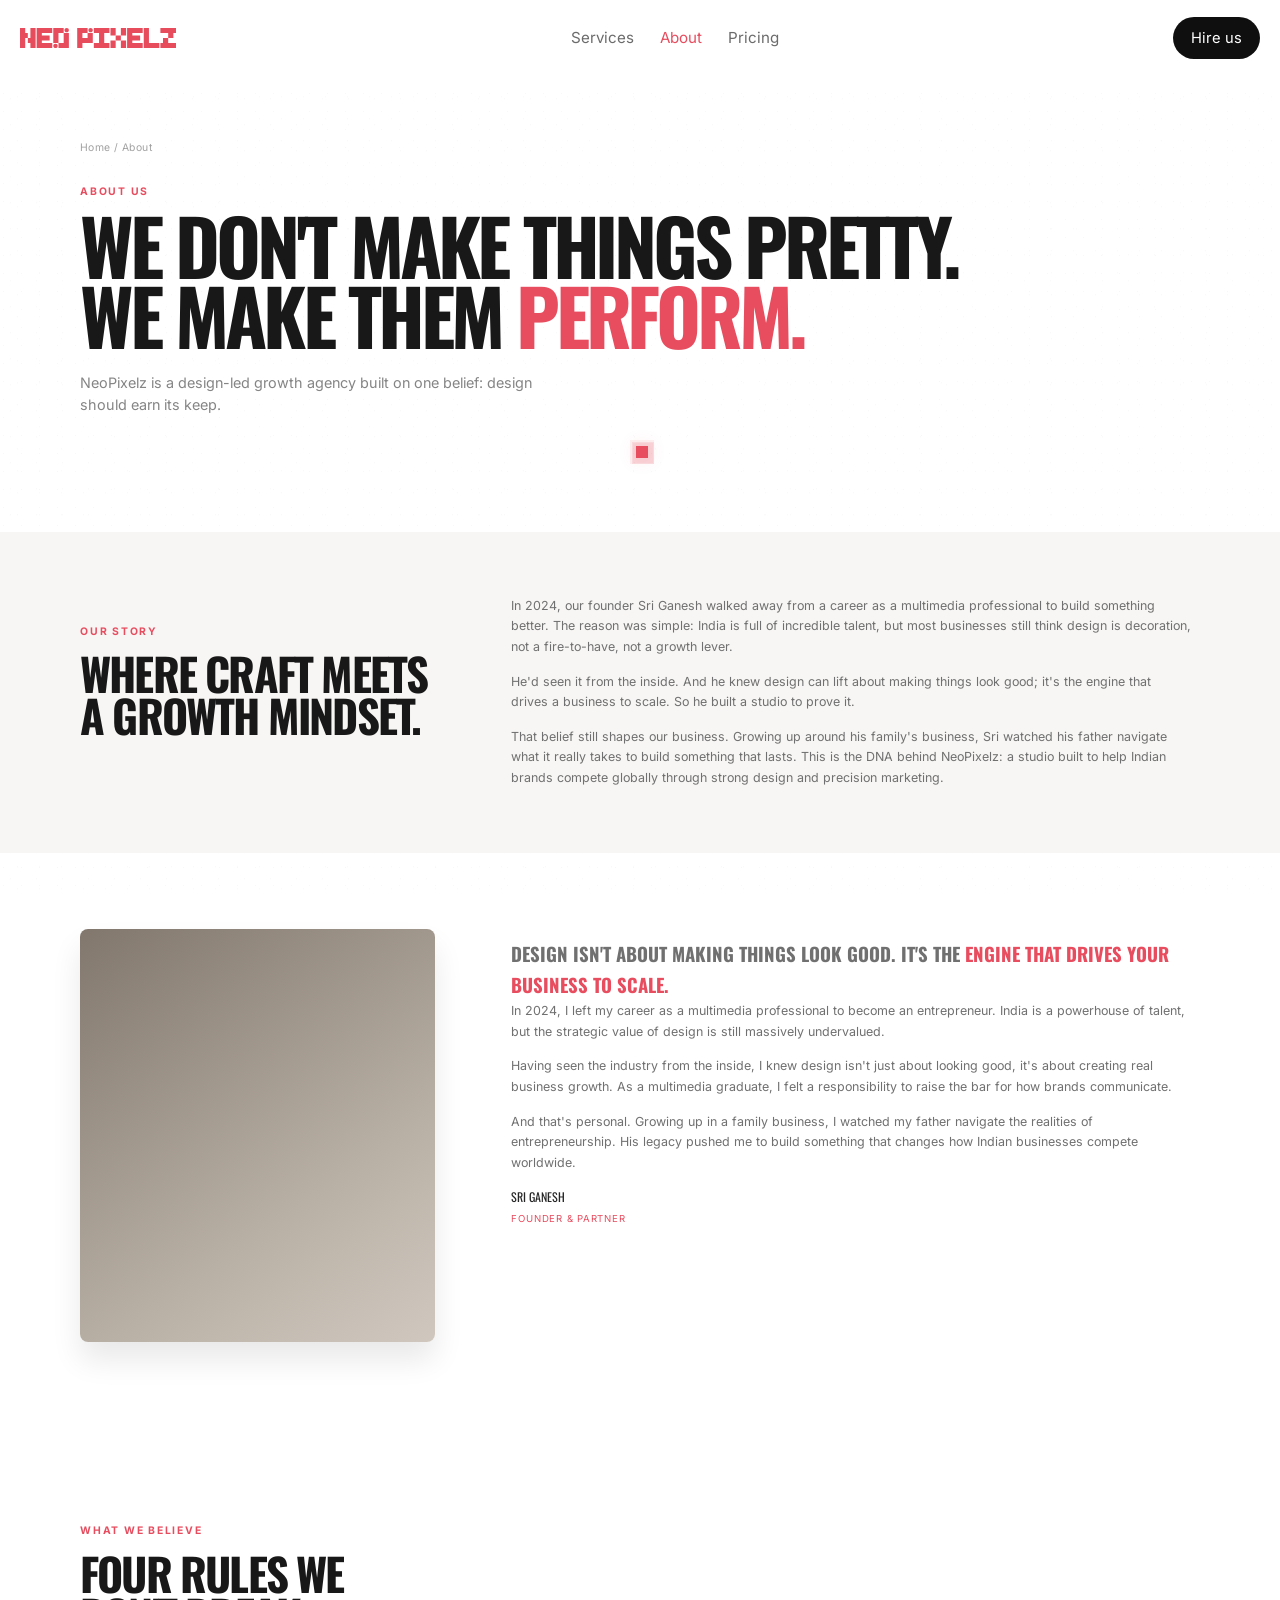
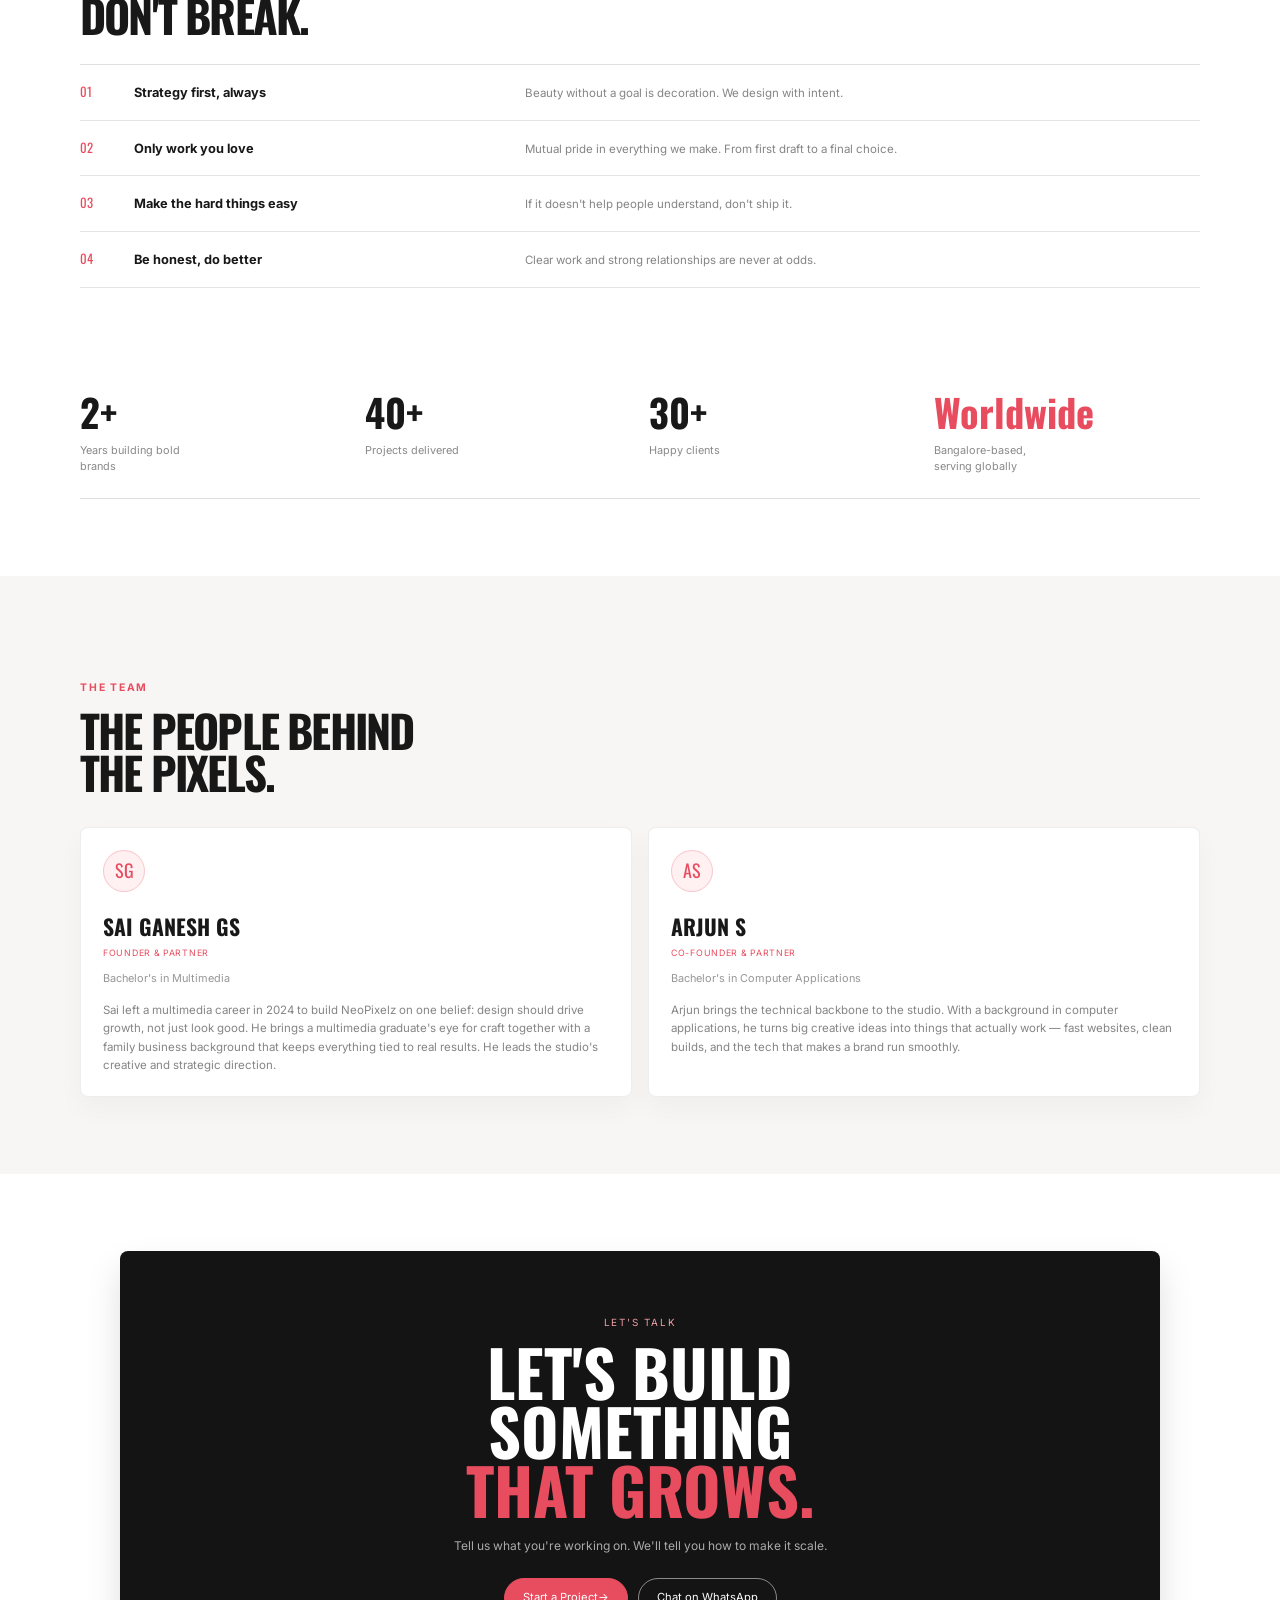
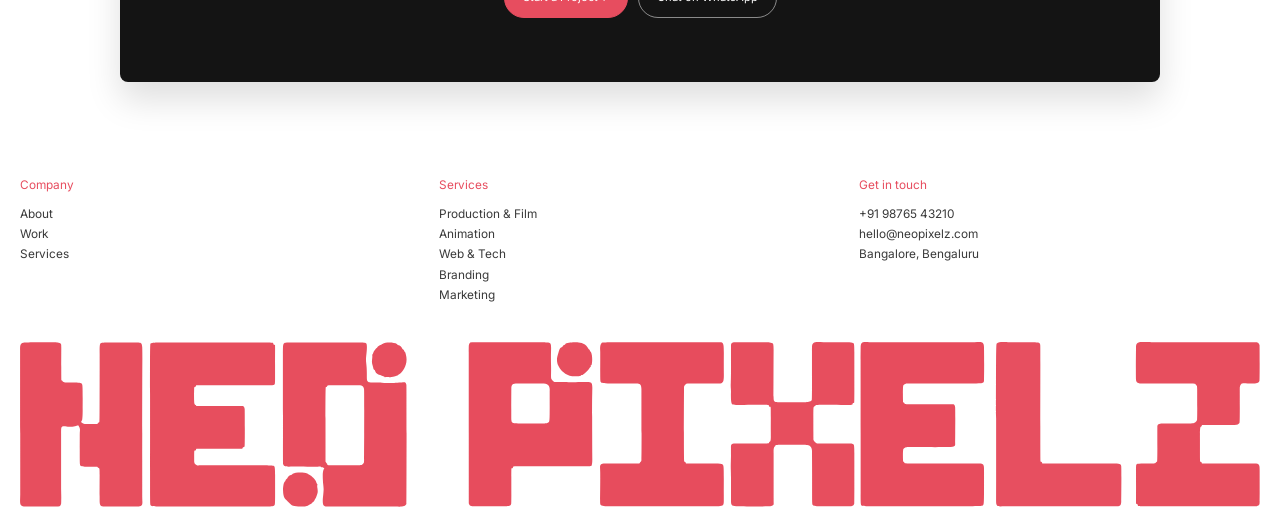
==== about.html @ ca66da3a "Fix: upload new files" ====
<!DOCTYPE html>
<html lang="en">
<head>
  <meta charset="UTF-8" />
  <meta name="viewport" content="width=device-width, initial-scale=1.0" />
  <meta name="description" content="Learn about Neo Pixelz, a design-led growth agency building bold brands." />
  <title>About | Neo Pixelz</title>
  <link rel="preconnect" href="https://fonts.googleapis.com" />
  <link rel="preconnect" href="https://fonts.gstatic.com" crossorigin />
  <link href="https://fonts.googleapis.com/css2?family=Inter:wght@400;500;600;700;800;900&family=Oswald:wght@500;600;700&display=swap" rel="stylesheet" />
  <link rel="stylesheet" href="./style.css" />
</head>
<body class="about-page">
  <div class="pixel-cursor" aria-hidden="true"></div>
  <div class="pixel-cursor-dot" aria-hidden="true"></div>
  <div class="cursor-follow-circle" aria-hidden="true"></div>
  <div class="splash-screen" aria-hidden="true">
    <div class="splash-inner">
      <span class="splash-mini">Creative Studio</span>
      <h1 class="splash-wordmark"><span>N</span><span>e</span><span>o</span><span>&nbsp;</span><span>P</span><span>i</span><span>x</span><span>e</span><span>l</span><span>z</span></h1>
      <span class="splash-underline" aria-hidden="true"></span>
    </div>
  </div>

  <a class="skip-link" href="#main">Skip to content</a>
  <header class="site-header">
    <div class="container nav-wrap">
      <a href="./index.html" class="brand" aria-label="Neo Pixelz home"><img src="assets/Logo-H.svg" alt="Neo Pixelz logo" width="117" height="37" /></a>
      <nav class="site-nav desktop-nav" aria-label="Primary navigation">
        <a href="./services.html">Services</a>
        <a href="./about.html" aria-current="page">About</a>
        <a href="./index.html#pricing">Pricing</a>
      </nav>
      <button class="nav-cta desktop-only" type="button">Hire us</button>
      <button class="menu-toggle" type="button" aria-expanded="false" aria-controls="mobile-nav" aria-label="Open navigation"><span></span><span></span></button>
    </div>
    <nav id="mobile-nav" class="mobile-nav" aria-label="Mobile navigation">
      <a href="./services.html">Services</a>
      <a href="./about.html" aria-current="page">About</a>
      <a href="./index.html#pricing">Pricing</a>
      <a href="./index.html#faq">FAQ</a>
      <a href="./index.html#contact">Contact</a>
    </nav>
  </header>

  <main id="main" class="about-main">
    <div class="container">
      <section class="about-hero reveal reveal-up">
        <p class="about-breadcrumb">Home / About</p>
        <p class="about-kicker">About us</p>
        <h1 class="about-title">We don't make things pretty.<br />We make them <span>perform.</span></h1>
        <p class="about-lead">NeoPixelz is a design-led growth agency built on one belief: design should earn its keep.</p>
      </section>
    </div>

    <section class="about-story">
      <div class="container about-story-grid">
        <div class="reveal reveal-left"><p class="about-section-kicker">Our story</p><h2 class="about-section-title">Where craft meets a growth mindset.</h2></div>
        <div class="about-story-copy reveal reveal-right">
          <p>In 2024, our founder Sri Ganesh walked away from a career as a multimedia professional to build something better. The reason was simple: India is full of incredible talent, but most businesses still think design is decoration, not a fire-to-have, not a growth lever.</p>
          <p>He'd seen it from the inside. And he knew design can lift about making things look good; it's the engine that drives a business to scale. So he built a studio to prove it.</p>
          <p>That belief still shapes our business. Growing up around his family's business, Sri watched his father navigate what it really takes to build something that lasts. This is the DNA behind NeoPixelz: a studio built to help Indian brands compete globally through strong design and precision marketing.</p>
        </div>
      </div>
    </section>

    <section class="about-origin">
      <div class="container about-origin-grid">
        <div class="about-origin-media reveal reveal-scale" aria-label="Abstract studio portrait placeholder"></div>
        <div class="about-origin-copy reveal reveal-right">
          <h2 class="about-story-title">Design isn't about making things look good. It's the <em>engine that drives your business to scale.</em></h2>
          <p>In 2024, I left my career as a multimedia professional to become an entrepreneur. India is a powerhouse of talent, but the strategic value of design is still massively undervalued.</p>
          <p>Having seen the industry from the inside, I knew design isn't just about looking good, it's about creating real business growth. As a multimedia graduate, I felt a responsibility to raise the bar for how brands communicate.</p>
          <p>And that's personal. Growing up in a family business, I watched my father navigate the realities of entrepreneurship. His legacy pushed me to build something that changes how Indian businesses compete worldwide.</p>
          <p class="about-signoff">Sri Ganesh <span>Founder &amp; Partner</span></p>
        </div>
      </div>
    </section>

    <section class="about-values">
      <div class="container">
        <div class="about-values-heading reveal reveal-up"><p class="about-section-kicker">What we believe</p><h2 class="about-section-title">Four rules we<br />don't break.</h2></div>
        <div class="about-values-list">
          <div class="about-value reveal reveal-up"><span class="about-value-number">01</span><strong class="about-value-title">Strategy first, always</strong><p>Beauty without a goal is decoration. We design with intent.</p></div>
          <div class="about-value reveal reveal-up"><span class="about-value-number">02</span><strong class="about-value-title">Only work you love</strong><p>Mutual pride in everything we make. From first draft to a final choice.</p></div>
          <div class="about-value reveal reveal-up"><span class="about-value-number">03</span><strong class="about-value-title">Make the hard things easy</strong><p>If it doesn't help people understand, don't ship it.</p></div>
          <div class="about-value reveal reveal-up"><span class="about-value-number">04</span><strong class="about-value-title">Be honest, do better</strong><p>Clear work and strong relationships are never at odds.</p></div>
        </div>
      </div>
    </section>

    <section class="about-stats">
      <div class="container about-stats-grid reveal reveal-up">
        <div class="about-stat"><strong>2+</strong><span>Years building bold<br />brands</span></div>
        <div class="about-stat"><strong>40+</strong><span>Projects delivered</span></div>
        <div class="about-stat"><strong>30+</strong><span>Happy clients</span></div>
        <div class="about-stat"><strong>Worldwide</strong><span>Bangalore-based,<br />serving globally</span></div>
      </div>
    </section>

    <section class="about-team">
      <div class="container">
        <div class="about-team-header reveal reveal-up"><div><p class="about-section-kicker">The team</p><h2 class="about-team-title">The people behind the pixels.</h2></div></div>
        <div class="about-team-grid">
          <article class="about-team-card reveal reveal-up"><span class="about-avatar">SG</span><h3>Sai Ganesh GS</h3><p class="about-team-role">Founder &amp; Partner</p><p class="about-team-education">Bachelor's in Multimedia</p><p>Sai left a multimedia career in 2024 to build NeoPixelz on one belief: design should drive growth, not just look good. He brings a multimedia graduate's eye for craft together with a family business background that keeps everything tied to real results. He leads the studio's creative and strategic direction.</p></article>
          <article class="about-team-card reveal reveal-up delay-1"><span class="about-avatar">AS</span><h3>Arjun S</h3><p class="about-team-role">Co-Founder &amp; Partner</p><p class="about-team-education">Bachelor's in Computer Applications</p><p>Arjun brings the technical backbone to the studio. With a background in computer applications, he turns big creative ideas into things that actually work — fast websites, clean builds, and the tech that makes a brand run smoothly.</p></article>
        </div>
      </div>
    </section>

    <section class="about-cta reveal reveal-scale" id="contact">
      <p class="services-cta-kicker">Let's talk</p>
      <h2 class="about-cta-title">Let's build something<br /><span>that grows.</span></h2>
      <p class="about-cta-copy">Tell us what you're working on. We'll tell you how to make it scale.</p>
      <div class="about-cta-actions"><a href="mailto:hello@neopixelz.com">Start a Project <span aria-hidden="true">→</span></a><a href="https://wa.me/919876543210">Chat on WhatsApp</a></div>
    </section>
  </main>

  <footer class="site-footer">
    <div class="container footer-card">
      <div class="footer-links">
        <div><p>Company</p><a href="./about.html">About</a><a href="./index.html#recent-works">Work</a><a href="./services.html">Services</a></div>
        <div><p>Services</p><a href="./services.html">Production &amp; Film</a><a href="./services.html">Animation</a><a href="./services.html">Web &amp; Tech</a><a href="./services.html">Branding</a><a href="./services.html">Marketing</a></div>
        <div><p>Get in touch</p><a href="tel:+919876543210">+91 98765 43210</a><a href="mailto:hello@neopixelz.com">hello@neopixelz.com</a><a href="https://www.google.com/maps/search/Bangalore">Bangalore, Bengaluru</a></div>
      </div>
      <div class="footer-brand"><img src="assets/Logo 1.svg" alt="Neo Pixelz" /></div>
    </div>
  </footer>
  <script src="./script.js" defer></script>
</body>
</html>
---- style.css ----
:root {
  --bg: #ededed;
  --surface: #ffffff;
  --text: #181818;
  --muted: #6b6b6b;
  --muted-light: #8b8b8b;
  --line: rgba(0,0,0,0.08);
  --orange: #e74d5f;
  --orange-dark: #ff4c00;
  --dark: #0f0f10;
  --dark-2: #161617;
  --radius-sm: 18px;
  --radius-md: 28px;
  --radius-lg: 36px;
  --shadow-soft: 0 16px 40px rgba(0,0,0,0.08);
  --shadow-dark: 0 24px 60px rgba(0,0,0,0.24);
  --max: 1180px;
  --text-xs: clamp(0.75rem, 0.72rem + 0.2vw, 0.875rem);
  --text-sm: clamp(0.875rem, 0.84rem + 0.2vw, 1rem);
  --text-base: clamp(1rem, 0.96rem + 0.25vw, 1.125rem);
  --text-lg: clamp(1.25rem, 1.1rem + 0.8vw, 1.8rem);
  --text-xl: clamp(2rem, 1.35rem + 2vw, 3.6rem);
  --text-hero: clamp(2.9rem, 1.2rem + 5.5vw, 6.8rem);
}
* { box-sizing: border-box; margin: 0; padding: 0; }
html { scroll-behavior: smooth; }
body {
  min-height: 100vh;
  font-family: 'Inter', sans-serif;
  font-size: var(--text-base);
  line-height: 1.55;
  color: var(--text);
  background: var(--bg);
}
img { display: block; max-width: 100%; height: auto; }
a { color: inherit; text-decoration: none; }
button { font: inherit; border: 0; background: none; cursor: pointer; }
details summary { list-style: none; cursor: pointer; }
details summary::-webkit-details-marker { display: none; }
.skip-link {
  position: absolute;
  top: -48px;
  left: 16px;
  padding: 10px 14px;
  border-radius: 999px;
  background: #000;
  color: #fff;
  z-index: 1000;
}
.skip-link:focus { top: 16px; }
.container { width: min(calc(100% - 28px), var(--max)); margin: 0 auto; }
.narrow { width: min(calc(100% - 28px), 820px); }
.section { padding: clamp(2.5rem, 6vw, 5.5rem) 0; }
.site-header {
  position: sticky;
  top: 0;
  z-index: 100;
  background: rgba(237, 237, 237, 0.86);
  backdrop-filter: blur(14px);
}
.nav-wrap {
  min-height: 76px;
  display: flex;
  align-items: center;
  justify-content: space-between;
  gap: 18px;
}
.brand img { width: 156px; height: auto; }
.desktop-nav {
  display: flex;
  gap: 26px;
  color: var(--muted);
  font-size: 0.95rem;
}
.nav-cta,
.primary-pill {
  min-height: 42px;
  padding: 0 18px;
  border-radius: 999px;
  background: var(--dark);
  color: #fff;
  display: inline-flex;
  align-items: center;
  justify-content: center;
  font-size: 0.92rem;
}
.menu-toggle {
  display: none;
  width: 44px;
  height: 44px;
  align-items: center;
  justify-content: center;
  flex-direction: column;
  gap: 5px;
  border-radius: 999px;
  border: 1px solid var(--line);
}
.menu-toggle span {
  width: 16px;
  height: 2px;
  border-radius: 999px;
  background: var(--text);
}
.mobile-nav {
  display: none;
  padding: 0 14px 14px;
  flex-direction: column;
  gap: 12px;
}
.mobile-nav a {
  padding: 14px 16px;
  border-radius: 16px;
  background: rgba(255,255,255,0.85);
  border: 1px solid var(--line);
}
.hero {
  position: relative;
}
.hero-shell {
  display: grid;
  gap: 22px;
}
.hero-copy {
  text-align: left;
  max-width: 760px;
  margin: 0;
  justify-self: start;
}
.micro-label,
.section-mini {
  color: var(--muted-light);
  font-size: var(--text-xs);
  letter-spacing: 0.12em;
  text-transform: uppercase;
}
.hero-title {
  margin-top: 16px;
  font-size: var(--text-hero);
  line-height: 0.95;
  letter-spacing: -0.08em;
  font-weight: 700;
}
.hero-title span { display: block; }
.hero-title em,
.hero-title strong,
.hero-title b {
  display: inline-block;
  color: var(--orange);
  font-style: normal;
  font-weight: 700;
  transform-origin: center;
  transition: transform 0.2s ease-out;
  will-change: transform;
}
.hero-text {
  max-width: 580px;
  color: var(--muted);
  margin-top: 18px;
}
.hero-actions { margin-top: 22px; }
.frame-card {
  border-radius: 26px;
  overflow: hidden;
  background: var(--dark);
  box-shadow: var(--shadow-dark);
}
.glass-card {
  border-radius: 24px;
  background: rgba(255,255,255,0.75);
  border: 1px solid rgba(255,255,255,0.7);
  box-shadow: var(--shadow-soft);
}
.hero-media img {
  width: 100%;
  aspect-ratio: 1.8;
  object-fit: cover;
}
.brand-row {
  display: flex;
  align-items: center;
  justify-content: center;
  flex-wrap: wrap;
  gap: 34px;
  opacity: 0.9;
}
.testimonials-brand-row {
  margin-top: 120px;
  margin-bottom: 0;
  width: min(100%, 760px);
  margin-left: auto;
  margin-right: auto;
  justify-content: space-between;
  gap: clamp(42px, 6vw, 86px);
}
.testimonials-brand-row img {
  opacity: .38;
  transform: scale(.88);
  transition: transform .7s cubic-bezier(.16,1,.3,1), opacity .7s cubic-bezier(.16,1,.3,1), filter .7s cubic-bezier(.16,1,.3,1);
  filter: grayscale(1);
}
.testimonials-brand-row img.is-active {
  opacity: 1;
  transform: scale(1.08);
  filter: grayscale(0);
}
.ticker-zone {
  margin-top: 14px;
  overflow: hidden;
  display: grid;
  gap: 10px;
}
.ticker {
  display: flex;
  gap: 10px;
  min-width: max-content;
}
.ticker span,
.chip-row span,
.service-pills span {
  padding: 10px 14px;
  border-radius: 999px;
  background: var(--orange);
  color: white;
  font-size: 0.88rem;
  white-space: nowrap;
}
.ticker-left { animation: marqueeLeft 28s linear infinite; }
.ticker-right { animation: marqueeRight 30s linear infinite; }
.intro-section { padding-top: 3rem; }
.intro-title {
  margin-top: 12px;
  font-size: clamp(1.6rem, 1.2rem + 1.3vw, 2.4rem);
  line-height: 1.18;
  text-align: center;
}
.chip-row {
  margin-top: 20px;
  display: flex;
  justify-content: center;
  flex-wrap: wrap;
  gap: 10px;
}
.section-center { text-align: center; }
.display-title,
.section-title {
  margin-top: 10px;
  font-size: var(--text-xl);
  line-height: 0.95;
  letter-spacing: -0.07em;
}
.ghost-title {
  color: rgba(0,0,0,0.12);
}
.testimonial-stage {
  margin-top: 24px;
  display: grid;
  grid-template-columns: 280px 1fr;
  gap: 18px;
  align-items: stretch;
}
.stats-panel {
  padding: 18px;
  display: grid;
  gap: 16px;
}
.stats-panel strong {
  display: block;
  font-size: clamp(2rem, 1.4rem + 1.8vw, 3rem);
  line-height: 1;
}
.stats-panel span { color: var(--muted); font-size: 0.95rem; }
.quote-panel {
  display: grid;
  grid-template-columns: 325px 1fr;
  gap: 0;
}
.quote-panel img {
  width: 100%;
  height: 100%;
  object-fit: cover;
}
.quote-copy {
  padding: 28px;
  color: #fff;
  display: flex;
  flex-direction: column;
  justify-content: flex-end;
  background: linear-gradient(180deg, rgba(0,0,0,0.15), rgba(0,0,0,0.35));
}
.quote-copy blockquote {
  font-size: clamp(1.2rem, 1rem + 0.8vw, 1.75rem);
  line-height: 1.18;
  letter-spacing: -0.04em;
}
.quote-copy p { margin-top: 12px; color: rgba(255,255,255,0.74); }
.work-stack {
  margin-top: 24px;
  display: grid;
  gap: 18px;
}
.project-card img {
  width: 100%;
  aspect-ratio: 1.75;
  object-fit: cover;
  transition: transform 0.8s cubic-bezier(.16,1,.3,1);
}
.project-card:hover img { transform: scale(1.03); }
.project-meta {
  position: absolute;
  inset: auto 20px 20px 20px;
  display: flex;
  align-items: center;
  justify-content: space-between;
  color: #fff;
}
.project-card { position: relative; }
.project-meta h3 {
  font-size: 1.6rem;
  letter-spacing: -0.05em;
}
.services-spotlight {
  margin-top: 24px;
  display: grid;
  grid-template-columns: 1fr auto 1fr;
  align-items: center;
  gap: 18px;
}
.service-word {
  font-size: clamp(2.3rem, 2rem + 2vw, 5rem);
  letter-spacing: -0.2em;
  color: var(--orange);
  line-height: 0.9;
}
.service-word.right { text-align: right; }
.service-center-card {
  width: min(100%, 500px);
  padding: 16px;
}
.service-center-card img {
  border-radius: 20px;
  width: 100%;
  aspect-ratio: 1.6;
  object-fit: cover;
}
.service-pills {
  margin-top: 14px;
  display: flex;
  justify-content: center;
  flex-wrap: wrap;
  gap: 10px;
}
.about-layout {
  margin-top: 20px;
  display: grid;
  grid-template-columns: 360px 1fr;
  gap: 28px;
  align-items: start;
}
.about-card {
  position: relative;
}
.about-card img {
  width: 100%;
  aspect-ratio: 0.8;
  object-fit: cover;
}
.social-dots {
  position: absolute;
  left: 16px;
  bottom: 16px;
  display: flex;
  gap: 8px;
}
.social-dots span {
  width: 26px;
  height: 26px;
  border-radius: 999px;
  background: rgba(255,255,255,0.18);
  border: 1px solid rgba(255,255,255,0.22);
  backdrop-filter: blur(10px);
}
.about-copy p:last-of-type,
.about-copy > p:nth-of-type(2) {
  margin-top: 14px;
  color: var(--muted);
}
.timeline-list {
  margin-top: 24px;
  display: grid;
  gap: 10px;
}
.timeline-list div {
  display: flex;
  justify-content: space-between;
  gap: 14px;
  padding-top: 12px;
  border-top: 1px solid var(--line);
}
.timeline-list span { color: var(--muted); }
.awards-list {
  margin-top: 24px;
  display: grid;
  gap: 10px;
}
.awards-list div {
  display: grid;
  grid-template-columns: 1fr 2fr auto;
  gap: 12px;
  padding: 14px 0;
  border-top: 1px solid var(--line);
}
.awards-list span { color: var(--muted); }
.pricing-stack {
  margin-top: 24px;
  display: grid;
  gap: 16px;
}
.pricing-card {
  padding: 24px;
  border-radius: 24px;
}
.light-card {
  background: #fff;
  border: 1px solid var(--line);
  box-shadow: var(--shadow-soft);
}
.dark-glow {
  color: #fff;
  background:
    radial-gradient(circle at 20% 100%, rgba(255,90,20,0.9), transparent 24%),
    linear-gradient(180deg, #111114 0%, #171718 100%);
  box-shadow: var(--shadow-dark);
}
.plan-name { font-weight: 600; }
.plan-copy { margin-top: 10px; color: var(--muted); }
.dark-glow .plan-copy { color: rgba(255,255,255,0.72); }
.price-line {
  margin-top: 18px;
  display: flex;
  align-items: baseline;
  gap: 10px;
}
.price-line strong {
  font-size: clamp(2rem, 1.3rem + 2vw, 3.4rem);
  line-height: 1;
}
.pricing-card ul {
  margin-top: 18px;
  padding-left: 18px;
  display: grid;
  gap: 10px;
}
.faq-grid {
  margin-top: 24px;
  display: grid;
  grid-template-columns: repeat(2, 1fr);
  gap: 12px;
}
.faq-grid details {
  background: rgba(255,255,255,0.72);
  border: 1px solid rgba(255,255,255,0.78);
  border-radius: 16px;
  padding: 16px 18px;
  box-shadow: var(--shadow-soft);
}
.faq-grid summary {
  position: relative;
  padding-right: 24px;
  font-weight: 500;
}
.faq-grid summary::after {
  content: '+';
  position: absolute;
  right: 0;
  top: 0;
  color: var(--muted);
}
.faq-grid details[open] summary::after { content: '−'; }
.faq-grid p { margin-top: 10px; color: var(--muted); }
.contact-visual {
  position: relative;
}
.contact-visual img {
  width: 100%;
  aspect-ratio: 2.2;
  object-fit: cover;
  filter: brightness(0.58);
}
.contact-overlay {
  position: absolute;
  inset: 0;
  padding: 28px;
  display: flex;
  align-items: flex-end;
  justify-content: space-between;
  gap: 18px;
  color: #fff;
}
.contact-overlay h2 {
  margin-top: 8px;
  font-size: clamp(2rem, 1.4rem + 2vw, 3.6rem);
  line-height: 0.95;
  letter-spacing: -0.07em;
}
.light { color: rgba(255,255,255,0.72); }
.light-pill { background: #fff; color: #111; }
.site-footer { padding: 0 0 0px; }
.footer-card {
  overflow: hidden;
  color: #161616;
  padding: 26px 22px 14px;
}
.footer-links {
  display: grid;
  grid-template-columns: repeat(3, 1fr);
  gap: 18px;
}
.footer-links p {
  color: #e74d5f;
  margin-bottom: 10px;
}
.footer-links a {
  display: block;
  color: rgba(22, 22, 22, 0.85);
  margin-bottom: 2px;
}
.footer-brand {
  margin-top: 36px;
  font-size: clamp(8rem, 3rem + 8vw, 8rem);
  line-height: 0.5;
  letter-spacing: -0.07em;
  font-weight: 800;
}
.reveal {
  opacity: 0;
  transform: translateY(30px);
  transition: transform 0.8s cubic-bezier(.16,1,.3,1), opacity 0.8s cubic-bezier(.16,1,.3,1);
}
.reveal-scale { transform: scale(0.96); }
.reveal-left { transform: translateX(-36px); }
.reveal-right { transform: translateX(36px); }
.reveal.is-visible { opacity: 1; transform: none; }
.delay-1 { transition-delay: 0.08s; }
.delay-2 { transition-delay: 0.16s; }
@keyframes marqueeLeft {
  from { transform: translateX(0); }
  to { transform: translateX(-50%); }
}
@keyframes marqueeRight {
  from { transform: translateX(-50%); }
  to { transform: translateX(0); }
}
/* Recent Works Section */
#recent-works {
  overflow: hidden;
}
.works-scroll-container {
  display: flex;
  flex-direction: column;
  gap: 20px;
  margin-top: 3rem;
}
.works-row {
  display: flex;
  gap: 20px;
  width: 100%;
  overflow: hidden;
  position: relative;
  will-change: transform;
}
.works-row.row-1,
.works-row.row-3 {
  animation: scrollLeft 60s linear infinite;
}
.works-row.row-2 {
  animation: scrollRight 60s linear infinite;
}
.work-card {
  min-width: 20%;
  width: 20%;
  aspect-ratio: 1;
  background: linear-gradient(135deg, rgba(255,255,255,0.6) 0%, rgba(255,255,255,0.4) 100%);
  border: 1px solid var(--line);
  border-radius: var(--radius-md);
  display: flex;
  align-items: center;
  justify-content: center;
  font-size: 2rem;
  font-weight: 700;
  color: var(--text);
  box-shadow: var(--shadow-soft);
  flex-shrink: 0;
  transition: transform 0.3s ease, box-shadow 0.3s ease;
}
.work-card:hover {
  transform: translateY(-4px);
  box-shadow: var(--shadow-dark);
}
@keyframes scrollLeft {
  0% {
    transform: translateX(0);
  }
  20% {
    transform: translateX(-20%);
  }
  40% {
    transform: translateX(-40%);
  }
  60% {
    transform: translateX(-40%);
  }
  80% {
    transform: translateX(0);
  }
  100% {
    transform: translateX(0);
  }
}
@keyframes scrollRight {
  0% {
    transform: translateX(-40%);
  }
  20% {
    transform: translateX(-20%);
  }
  40% {
    transform: translateX(0);
  }
  60% {
    transform: translateX(0);
  }
  80% {
    transform: translateX(-40%);
  }
  100% {
    transform: translateX(-40%);
  }
}
@media (max-width: 900px) {
  .testimonial-stage,
  .quote-panel,
  .about-layout,
  .services-spotlight,
  .faq-grid,
  .awards-list div,
  .footer-links {
    grid-template-columns: 1fr;
  }
  .service-word { text-align: center; }
  .service-word.right { text-align: center; }
  .contact-overlay {
    align-items: flex-start;
    flex-direction: column;
    justify-content: flex-end;
  }
}
@media (max-width: 760px) {
  /* Navigation & Header */
  .desktop-nav, .desktop-only { display: none; }
  .menu-toggle { display: inline-flex; min-width: 44px; min-height: 44px; }
  .mobile-nav.is-open { display: flex; }
  .mobile-nav a { min-height: 44px; display: flex; align-items: center; }
  .nav-cta, .primary-pill { min-height: 44px; min-width: 44px; }
  /* Hero Section */
  .hero-title { font-size: clamp(2.2rem, 10vw, 3.6rem); letter-spacing: -0.06em; }
  .hero-copy { max-width: 90vw; }
  .hero-text { font-size: 0.95rem; line-height: 1.5; }
  /* Typography & Spacing */
  .brand-row { gap: 16px; }
  .ticker span, .chip-row span, .service-pills span { font-size: 0.8rem; padding: 10px 13px; line-height: 1.3; }
  .section-mini, .micro-label { font-size: 0.7rem; letter-spacing: 0.1em; }
  .section { padding: 2.5rem 0; }
  /* Testimonials */
  .testimonial-stage { grid-template-columns: 1fr; gap: 12px; margin-top: 14px; }
  .stats-panel { padding: 14px; border-radius: 12px; }
  .stats-panel strong { font-size: clamp(1.5rem, 1.2rem + 0.8vw, 2.2rem); }
  .quote-panel { grid-template-columns: 1fr; min-height: auto; border-radius: 12px; }
  /* Recent Works */
  .works-scroll-container { gap: 16px; margin-top: 2rem; }
  .work-card { font-size: 1.4rem; border-radius: 12px; }
  @keyframes scrollLeft {
    0% { transform: translateX(0); }
    100% { transform: translateX(-60%); }
  }
  @keyframes scrollRight {
    0% { transform: translateX(-60%); }
    100% { transform: translateX(0); }
  }
  .quote-copy { padding: 14px; }
  .quote-copy blockquote { font-size: clamp(0.95rem, 0.92rem + 0.4vw, 1.2rem); }
  .agency-value-grid {
    grid-template-columns: 1fr;
    gap: 1.5rem;
  }
  .agency-value-wrap,
  .studio-coverage-wrap,
  .studio-coverage-header,
  .studio-coverage-copy,
  .studio-coverage-list,
  .studio-button-wrap {
    width: min(calc(100% - 20px), 100%);
  }
  /* Cards & Buttons */
  button, a, details { min-height: 44px; min-width: 44px; }
  .footer-brand { margin-top: 24px; }
  .pricing-card { min-height: auto; }
  /* Forms */
  .contact-form input, .contact-form textarea, .contact-form select {
    min-height: 44px;
    font-size: 16px;
    border-radius: 12px;
  }
  .contact-form textarea { min-height: 100px; }
  /* FAQs */
  .faq-grid { grid-template-columns: 1fr; gap: 10px; }
  .faq-grid details { padding: 12px 14px; border-radius: 12px; }
  .faq-grid summary { font-size: 0.9rem; }
}
@media (prefers-reduced-motion: reduce) {
  html { scroll-behavior: auto; }
  .reveal { opacity: 1; transform: none; transition: none; }
  .ticker-left, .ticker-right { animation: none; }
  .project-card img { transition: none; }
}

/* Services page */
.services-page {
  background: #fff;
  color: #181818;
}
.services-page .site-header {
  background: rgba(255, 255, 255, 0.88);
}
.services-page .desktop-nav a:first-child {
  color: var(--orange);
}
.services-main {
  padding: clamp(3rem, 5vw, 4.5rem) 0 clamp(4rem, 9vw, 8rem);
}
.services-hero {
  max-width: 1040px;
}
.services-breadcrumb {
  color: #a1a1a1;
  font-size: 0.7rem;
  letter-spacing: 0.04em;
}
.services-kicker {
  margin-top: 28px;
  color: var(--orange);
  font-size: 0.68rem;
  font-weight: 700;
  letter-spacing: 0.18em;
  text-transform: uppercase;
}
.services-title,
.service-detail-title,
.services-cta-title {
  font-family: 'Oswald', 'Arial Narrow', sans-serif;
  font-stretch: condensed;
  text-transform: uppercase;
}
.services-title {
  margin-top: 10px;
  max-width: 1000px;
  font-size: clamp(2.8rem, 4vw, 4.2rem);
  line-height: 0.91;
  letter-spacing: -0.055em;
  font-weight: 700;
}
.services-title span { display: block; color: var(--orange); }
.services-intro {
  max-width: 520px;
  margin-top: 24px;
  color: #858585;
  font-size: 0.95rem;
}
.services-list {
  margin-top: clamp(3rem, 6vw, 5.5rem);
  display: grid;
  grid-template-columns: repeat(2, minmax(0, 1fr));
  gap: 16px;
}
.service-detail {
  display: flex;
  flex-direction: column;
  min-height: 430px;
  padding: clamp(1.5rem, 3vw, 2.3rem);
  border: 1px solid rgba(0, 0, 0, 0.08);
  border-radius: 20px;
  background: #f7f7f7;
  box-shadow: 0 12px 28px rgba(0, 0, 0, 0.035);
  transition: transform 0.35s cubic-bezier(.16,1,.3,1), box-shadow 0.35s ease, background 0.35s ease;
}
.service-detail:first-child {
  grid-column: 1 / -1;
  min-height: 360px;
  background: #fff0f1;
  border-color: rgba(231, 77, 95, 0.15);
}
.service-detail:nth-child(4) {
  color: #fff;
  background: #181818;
  border-color: #181818;
}
.service-detail:hover { transform: translateY(-5px); box-shadow: 0 20px 34px rgba(0, 0, 0, 0.1); }
.service-index {
  color: var(--orange);
  font-family: 'Oswald', 'Arial Narrow', sans-serif;
  font-size: 1.9rem;
  line-height: 1;
  font-weight: 700;
}
.service-detail-meta {
  display: flex;
  align-items: baseline;
  justify-content: space-between;
  gap: 16px;
}
.service-category {
  margin: 0;
  color: var(--orange);
  font-size: 0.59rem;
  font-weight: 700;
  letter-spacing: 0.18em;
  text-transform: uppercase;
}
.service-detail-title {
  max-width: 680px;
  margin-top: 44px;
  font-size: clamp(1.55rem, 2.7vw, 2.6rem);
  line-height: 0.96;
  letter-spacing: -0.035em;
}
.service-detail-copy {
  max-width: 620px;
  margin-top: 14px;
  color: #777;
  font-size: 0.78rem;
  line-height: 1.55;
}
.service-detail:nth-child(4) .service-detail-copy,
.service-detail:nth-child(4) .service-detail-list span { color: rgba(255, 255, 255, 0.68); }
.service-detail:nth-child(4) .service-detail-list strong { color: #fff; }
.service-detail-list {
  max-width: 680px;
  margin: 14px 0 0;
  padding-left: 15px;
  color: #777;
  font-size: 0.76rem;
  line-height: 1.55;
}
.service-detail-list li { padding-left: 3px; margin-top: 6px; }
.service-detail-list li::marker { color: var(--orange); }
.service-detail-list strong { color: #292929; }
.service-button {
  display: inline-flex;
  align-items: center;
  min-height: 38px;
  margin-top: 18px;
  padding: 0 17px;
  border: 1px solid #222;
  border-radius: 999px;
  font-size: 0.7rem;
  transition: background 0.25s ease, color 0.25s ease, transform 0.25s ease;
}
.service-detail:nth-child(4) .service-button { color: #fff; border-color: rgba(255, 255, 255, 0.7); }
.service-detail:nth-child(4) .service-button:hover { background: #fff; color: #181818; }
.service-button:hover { background: #181818; color: #fff; transform: translateY(-2px); }
.services-cta {
  width: min(calc(100% - 24px), 1120px);
  margin: clamp(4rem, 9vw, 8rem) auto 0;
  padding: clamp(3.2rem, 7vw, 5.5rem) 20px;
  border-radius: 8px;
  color: #fff;
  text-align: center;
  background: #141414;
  box-shadow: 0 18px 34px rgba(0, 0, 0, 0.13);
}
.services-cta-kicker { color: #f0a0a7; font-size: 0.62rem; letter-spacing: 0.18em; text-transform: uppercase; }
.services-cta-title { margin: 12px auto 0; max-width: 500px; font-size: clamp(2.25rem, 5vw, 4.7rem); line-height: 0.92; letter-spacing: -0.04em; }
.services-cta-title span { color: var(--orange); }
.services-cta-copy { margin: 18px auto 0; color: #aaa; font-size: 0.75rem; }
.services-cta-actions { display: flex; justify-content: center; gap: 10px; flex-wrap: wrap; margin-top: 22px; }
.services-cta-actions a { min-height: 40px; padding: 0 18px; border: 1px solid rgba(255,255,255,.5); border-radius: 999px; display: inline-flex; align-items: center; font-size: 0.7rem; }
.services-cta-actions a:first-child { border-color: var(--orange); background: var(--orange); }
.services-page .footer-card { background: #fff; }
@media (max-width: 760px) {
  .services-main { padding-top: 3rem; }
  .services-title { font-size: clamp(2.8rem, 14vw, 4.4rem); }
  .services-list { grid-template-columns: 1fr; }
  .service-detail,
  .service-detail:first-child { grid-column: auto; min-height: 0; }
  .service-detail-meta { gap: 14px; }
  .service-category { margin-top: 0; }
  .service-detail-title { margin-top: 34px; }
  .services-cta { width: min(calc(100% - 16px), 100%); }
}

.about-page {
  background: #fff;
  color: #181818;
}
.about-page .site-header { background: rgba(255, 255, 255, 0.88); }
.about-page .desktop-nav a:nth-child(2) { color: var(--orange); }
.about-main { padding: clamp(3rem, 5vw, 4.5rem) 0 0; overflow: hidden; }
.about-hero { max-width: 900px; padding-bottom: clamp(1.5rem, 3vw, 3rem); }
.about-breadcrumb,
.about-kicker,
.about-section-kicker,
.about-team-role {
  font-size: 0.65rem;
  letter-spacing: 0.17em;
  text-transform: uppercase;
}
.about-breadcrumb { color: #a1a1a1; letter-spacing: 0.04em; text-transform: none; }
.about-kicker,
.about-section-kicker { margin-top: 28px; color: var(--orange); font-weight: 700; }
.about-title,
.about-section-title,
.about-story-title,
.about-team-title {
  font-family: 'Oswald', 'Arial Narrow', sans-serif;
  text-transform: uppercase;
  font-weight: 700;
}
.about-title {
  max-width: 900px;
  margin-top: 10px;
  font-size: clamp(3rem, 6vw, 6.2rem);
  line-height: 0.91;
  letter-spacing: -0.055em;
}
.about-title span { color: var(--orange); }
.about-lead { max-width: 500px; margin-top: 22px; color: #858585; font-size: 0.9rem; }
.about-story {
  margin-top: clamp(3rem, 6vw, 5rem);
  padding: clamp(2.75rem, 5vw, 4.75rem) 0;
  background: #f7f6f4;
}
.about-story-grid,
.about-origin-grid {
  width: min(calc(100% - 24px), 1040px);
  margin-inline: auto;
  display: grid;
  grid-template-columns: minmax(220px, 0.68fr) minmax(0, 1.32fr);
  gap: clamp(2rem, 6vw, 6rem);
  align-items: start;
}
.about-section-title { max-width: 350px; margin-top: 12px; font-size: clamp(2rem, 3.5vw, 3.4rem); line-height: 0.94; letter-spacing: -0.04em; }
.about-story-copy,
.about-origin-copy { max-width: 680px; color: #707070; font-size: 0.78rem; line-height: 1.65; }
.about-story-copy p + p,
.about-origin-copy p + p { margin-top: 14px; }
.about-origin { padding: clamp(3.5rem, 6vw, 5.5rem) 0; }
.about-origin-media {
  aspect-ratio: 0.86;
  min-height: 0;
  border-radius: 8px;
  background: linear-gradient(145deg, #81776c, #b9b0a5 65%, #d0c8bf);
  box-shadow: 0 18px 30px rgba(0,0,0,.09);
  transform: translateY(0) rotate(-1.5deg);
  transition: transform 1s cubic-bezier(.16,1,.3,1);
}
.about-origin-media.is-visible { transform: translateY(-9px) rotate(1deg); }
.about-origin-copy { padding-top: 10px; }
.about-origin-copy strong { color: #202020; }
.about-origin-copy em { color: var(--orange); font-style: normal; }
.about-signoff { margin-top: 20px; color: #252525; font-family: 'Oswald', sans-serif; font-size: .75rem; text-transform: uppercase; }
.about-signoff span { display: block; margin-top: 4px; color: var(--orange); font-family: 'Inter', sans-serif; font-size: .6rem; letter-spacing: .08em; }
.about-values { padding: clamp(3.25rem, 6vw, 5rem) 0; background: #fff; }
.about-values-heading { max-width: 420px; margin-bottom: 28px; }
.about-values-list { border-top: 1px solid rgba(0,0,0,.12); }
.about-value {
  display: grid;
  grid-template-columns: 34px minmax(130px, .55fr) 1fr;
  gap: 20px;
  align-items: baseline;
  padding: 17px 0;
  border-bottom: 1px solid rgba(0,0,0,.1);
}
.about-value-number { color: var(--orange); font-family: 'Oswald', sans-serif; font-size: .8rem; }
.about-value-title { font-weight: 700; font-size: .8rem; }
.about-value p { color: #858585; font-size: .72rem; }
.about-stats { padding: 0 0 clamp(3.5rem, 6vw, 5rem); }
.about-stats-grid { display: grid; grid-template-columns: repeat(4, 1fr); gap: 18px; border-bottom: 1px solid rgba(0,0,0,.12); padding: 30px 0 24px; }
.about-stat strong { display: block; font-family: 'Oswald', sans-serif; font-size: clamp(2rem, 3vw, 3.3rem); line-height: .9; }
.about-stat:last-child strong { color: var(--orange); }
.about-stat span { display: block; margin-top: 14px; color: #898989; font-size: .68rem; line-height: 1.4; }
.about-team { padding: clamp(3.5rem, 6vw, 5rem) 0; background: #f7f6f4; }
.about-team-header { display: flex; align-items: end; justify-content: space-between; gap: 24px; }
.about-team-title { max-width: 400px; margin-top: 12px; font-size: clamp(2rem, 3.5vw, 3.6rem); line-height: .94; letter-spacing: -.04em; }
.about-team-intro { max-width: 280px; color: #838383; font-size: .75rem; }
.about-team-grid { display: grid; grid-template-columns: repeat(2, minmax(0, 1fr)); grid-auto-rows: 1fr; gap: 16px; margin-top: 34px; }
.about-team-card { padding: 22px; border: 1px solid rgba(0,0,0,.07); border-radius: 8px; background: #fff; box-shadow: 0 12px 28px rgba(0,0,0,.035); transition: transform .35s cubic-bezier(.16,1,.3,1), box-shadow .35s ease; }
.about-team-card:hover { transform: translateY(-5px); box-shadow: 0 20px 34px rgba(0,0,0,.1); }
.about-avatar { display: grid; width: 42px; height: 42px; place-items: center; border: 1px solid rgba(231,77,95,.25); border-radius: 50%; color: var(--orange); background: #fff0f1; font-family: 'Oswald', sans-serif; }
.about-team-card h3 { margin-top: 18px; font-family: 'Oswald', sans-serif; font-size: 1.35rem; text-transform: uppercase; }
.about-team-role { margin-top: 3px; color: var(--orange); font-size: .55rem; letter-spacing: .08em; }
.about-team-education { margin-top: 10px; color: #969696; font-size: .68rem; }
.about-team-card p:last-child { margin-top: 14px; color: #858585; font-size: .72rem; line-height: 1.6; }
.about-cta { width: min(calc(100% - 24px), 1040px); margin: clamp(3.5rem, 6vw, 5.5rem) auto; padding: clamp(3rem, 5vw, 4.5rem) 20px; border-radius: 8px; color: #fff; text-align: center; background: #141414; box-shadow: 0 18px 34px rgba(0,0,0,.13); }
.about-cta-title { max-width: 540px; margin: 12px auto 0; font-family: 'Oswald', sans-serif; font-size: clamp(2.4rem, 5vw, 4.8rem); line-height: .92; text-transform: uppercase; }
.about-cta-title span { color: var(--orange); }
.about-cta-copy { margin-top: 18px; color: #aaa; font-size: .75rem; }
.about-cta-actions { display: flex; justify-content: center; gap: 10px; flex-wrap: wrap; margin-top: 22px; }
.about-cta-actions a { min-height: 40px; padding: 0 18px; border: 1px solid rgba(255,255,255,.5); border-radius: 999px; display: inline-flex; align-items: center; font-size: .7rem; }
.about-cta-actions a:first-child { border-color: var(--orange); background: var(--orange); }
@media (max-width: 760px) {
  .about-title { font-size: clamp(2.8rem, 13vw, 4.4rem); }
  .about-story-grid, .about-origin-grid { grid-template-columns: 1fr; gap: 2rem; }
  .about-origin-media { aspect-ratio: 1.1; }
  .about-value { grid-template-columns: 28px 1fr; gap: 10px; }
  .about-value p { grid-column: 2; }
  .about-stats-grid { grid-template-columns: repeat(2, 1fr); row-gap: 30px; }
  .about-team-header { display: block; }
  .about-team-intro { margin-top: 18px; }
  .about-team-grid { grid-template-columns: 1fr; }
  .about-cta { width: min(calc(100% - 16px), 100%); }
}
body {
  background: #ededed;
  color: #181818;
}
.container { width: min(calc(100% - 24px), 1120px); }
.section { padding: clamp(2.25rem, 5.2vw, 4.75rem) 0; }
.hero-shell { gap: 18px; }
.hero-copy { max-width: 700px; }
.hero-title { font-size: clamp(2.65rem, 1.1rem + 5vw, 6.1rem); line-height: .93; }
.hero-text { max-width: 540px; font-size: 1rem; }
.hero-media { border-radius: 22px; }
.hero-media img { aspect-ratio: 1.72; }
.brand-row { gap: 28px; }
.ticker-zone { gap: 8px; }
.ticker span, .chip-row span, .service-pills span { background: #e74d5f; font-weight: 500; }
.intro-section { padding-top: 2.3rem; }
.narrow { width: min(calc(100% - 24px), 760px); }
.intro-title { font-size: clamp(1.45rem, 1.12rem + 1vw, 2rem); max-width: 640px; margin-left: auto; margin-right: auto; }
.ghost-title { font-size: clamp(3.6rem, 7vw, 6.7rem); line-height: .88; letter-spacing: -.08em; }
.testimonial-stage { grid-template-columns: 200px 1fr; gap: 14px; margin-top: 18px; }
.stats-panel { padding: 16px; border-radius: 18px; }
.stats-panel strong { font-size: clamp(1.8rem, 1.4rem + 1.2vw, 2.55rem); }
.quote-panel { border-radius: 18px; grid-template-columns: 250px 1fr; min-height: 220px; }
.quote-copy { padding: 20px; }
.quote-copy blockquote { font-size: clamp(1rem, .95rem + .6vw, 1.35rem); }
@media (max-width: 760px) {
  .container, .narrow { width: min(calc(100% - 16px), 100%); }
  .section { padding: 2rem 0; }
  .hero-title { font-size: clamp(2.1rem, 10vw, 3.5rem); }
  .ghost-title { font-size: clamp(2.8rem, 16vw, 4.7rem); }
  .service-center-card { width: 100%; }
  .footer-brand { font-size: clamp(3.8rem, 19vw, 6rem); }
  /* Mobile-specific optimizations */
  .nav-wrap { min-height: 64px; gap: 12px; padding: 8px 0; }
  .brand img { width: 156px; margin-top: 13px; }
  .hero-media { border-radius: 12px; }
  .hero-media img { aspect-ratio: 1.25; border-radius: 12px; }
  .intro-section { padding: 2rem 0 1.5rem; }
  .intro-title { font-size: clamp(1.2rem, 1rem + 0.8vw, 1.6rem); max-width: 100%; }
  .chip-row { gap: 8px; }
  .agency-value-grid {
    grid-template-columns: 1fr;
    gap: 1.5rem;
  }
  .agency-value-wrap,
  .studio-coverage-wrap,
  .studio-coverage-header,
  .studio-coverage-copy,
  .studio-coverage-list,
  .studio-button-wrap {
    width: min(calc(100% - 20px), 100%);
  }
}
body.is-loading {
  overflow: hidden;
}
.splash-screen {
  position: fixed;
  inset: 0;
  z-index: 9999;
  display: grid;
  place-items: center;
  background: #0f0f10;
  color: #fff;
  transition: opacity .8s cubic-bezier(.16,1,.3,1), visibility .8s cubic-bezier(.16,1,.3,1);
}
.splash-screen.is-hidden {
  opacity: 0;
  visibility: hidden;
  pointer-events: none;
}
.splash-inner {
  text-align: center;
  transform: translateY(10px) scale(.98);
  animation: splashRise 1.1s cubic-bezier(.16,1,.3,1) forwards;
}
.splash-mini {
  display: block;
  margin-bottom: 10px;
  color: rgba(255,255,255,.55);
  font-size: .8rem;
  letter-spacing: .18em;
  text-transform: uppercase;
}
.splash-inner h1 {
  font-size: clamp(2.8rem, 5vw, 5.6rem);
  letter-spacing: -.08em;
  line-height: .92;
}
@keyframes splashRise {
  from { opacity: 0; transform: translateY(18px) scale(.96); }
  to { opacity: 1; transform: translateY(0) scale(1); }
}
.hero-media img { aspect-ratio: 1.62; }
.testimonial-stage {
  grid-template-columns: 240px 1fr;
  gap: 18px;
}
.stats-panel {
  min-height: 100%;
  padding: 20px;
}
.quote-panel {
  grid-template-columns: 300px 1fr;
  min-height: 280px;
}
.quote-copy {
  padding: 26px;
}
.services-spotlight {
  gap: 18px;
}
.service-center-card {
  width: min(100%, 520px);
  padding: 16px;
  border-radius: 24px;
}
.service-center-card img {
  aspect-ratio: 1.5;
}
.pricing-card {
  padding: 24px;
  border-radius: 22px;
}
.contact-section .container {
  display: grid;
  gap: 18px;
}
.contact-visual {
  border-radius: 24px;
}
.contact-visual img {
  aspect-ratio: 2.05;
}
.contact-copy {
  margin-top: 10px;
  color: rgba(255,255,255,.76);
}
.contact-form-card {
  background: rgba(255,255,255,.86);
  border: 1px solid rgba(255,255,255,.9);
  border-radius: 24px;
  box-shadow: 0 16px 40px rgba(0,0,0,.08);
  padding: 22px;
}
.contact-form {
  display: grid;
  gap: 14px;
}
.field-grid {
  display: grid;
  grid-template-columns: repeat(2, minmax(0,1fr));
  gap: 14px;
}
.contact-form label {
  display: grid;
  gap: 8px;
}
.contact-form span {
  font-size: .9rem;
  color: #5f5f5f;
}
.contact-form input,
.contact-form select,
.contact-form textarea {
  width: 100%;
  border: 1px solid rgba(0,0,0,.08);
  background: #fff;
  color: #171717;
  border-radius: 14px;
  padding: 14px 16px;
  font: inherit;
  outline: none;
}
.contact-form textarea {
  resize: vertical;
  min-height: 140px;
}
.contact-form input:focus,
.contact-form select:focus,
.contact-form textarea:focus {
  border-color: #e74d5f;
  box-shadow: 0 0 0 3px rgba(231,77,95,.12);
}
@media (max-width: 900px) {
  .testimonial-stage,
  .quote-panel,
  .field-grid {
    grid-template-columns: 1fr;
  }
}
:root {
  --max-wide: 1248px;
}
.container.wide-shell {
  width: min(calc(100% - 20px), var(--max-wide));
}
.hero-shell
,
.contact-section .container,
.site-footer .container {
  width: min(calc(100% - 20px), var(--max-wide));
}
.hero-media
,
.contact-visual,
.footer-card {
  width: 100%;
}
.project-card
,
.contact-visual,
.footer-card,
.hero-media {
  max-width: none;
}
.splash-screen {
  background: radial-gradient(circle at 50% 50%, rgba(255,91,20,0.08), transparent 20%), #0f0f10;
}
.splash-screen::before,
.splash-screen::after {
  content: '';
  position: absolute;
  width: 30vw;
  height: 30vw;
  max-width: 320px;
  max-height: 320px;
  border-radius: 44% 56% 52% 48% / 42% 38% 62% 58%;
  background: rgba(255,91,20,0.13);
  filter: blur(10px);
  animation: liquidBlob 5.8s ease-in-out infinite;
}
.splash-screen::before {
  left: 50%;
  top: 50%;
  transform: translate(-62%, -52%);
}
.splash-screen::after {
  left: 50%;
  top: 50%;
  transform: translate(-38%, -48%);
  animation-duration: 7.4s;
  background: rgba(255,255,255,0.07);
}
.splash-inner {
  position: relative;
  z-index: 1;
}
.splash-mini {
  font-size: .72rem;
  margin-bottom: 8px;
}
.splash-inner h1 {
  font-size: clamp(2rem, 3.2vw, 3.2rem);
  letter-spacing: -.07em;
}
@keyframes liquidBlob {
  0% {
    border-radius: 44% 56% 52% 48% / 42% 38% 62% 58%;
    transform: translate(-62%, -52%) scale(1);
  }
  25% {
    border-radius: 52% 48% 40% 60% / 52% 44% 56% 48%;
    transform: translate(-58%, -48%) scale(1.08);
  }
  50% {
    border-radius: 60% 40% 58% 42% / 44% 54% 46% 56%;
    transform: translate(-64%, -50%) scale(.94);
  }
  75% {
    border-radius: 48% 52% 46% 54% / 58% 46% 54% 42%;
    transform: translate(-60%, -54%) scale(1.03);
  }
  100% {
    border-radius: 44% 56% 52% 48% / 42% 38% 62% 58%;
    transform: translate(-62%, -52%) scale(1);
  }
}
.contact-overlay.with-form {
  display: grid;
  grid-template-columns: minmax(0, .9fr) minmax(320px, .92fr);
  align-items: end;
  gap: 22px;
}
.embedded-form {
  background: rgba(255,255,255,0.14);
  border: 1px solid rgba(255,255,255,0.16);
  backdrop-filter: blur(14px);
  border-radius: 20px;
  padding: 18px;
}
.embedded-form span {
  color: rgba(255,255,255,0.78);
}
.embedded-form input,
.embedded-form textarea {
  background: rgba(255,255,255,0.96);
}
.contact-form-card {
  display: none;
}
.footer-card {
  width: min(calc(100% - 20px), var(--max-wide));
  margin: 0 auto;
  border-radius: 24px;
}
@media (max-width: 900px) {
  .contact-overlay.with-form {
    grid-template-columns: 1fr;
    align-items: start;
  }
}
@media (max-width: 760px) {
  .hero-shell
  ,
  .contact-section .container,
  .site-footer .container,
  .container.wide-shell {
    width: min(calc(100% - 12px), 100%);
  }
  .splash-inner h1 {
    font-size: clamp(1.7rem, 9vw, 2.4rem);
  }
  .contact-overlay {
    padding: 16px;
  }
  /* Enhanced mobile form experience */
  .embedded-form { padding: 12px; border-radius: 12px; }
  .embedded-form input, .embedded-form textarea {
    font-size: 16px;
    min-height: 44px;
    border-radius: 8px;
  }
}
.hero .container.wide-shell,
.hero-shell {
  width: min(calc(100vw - 20px), 1280px);
  max-width: 1280px;
}
.hero-media {
  width: 100%;
  max-width: none;
  border-radius: 24px;
}
.hero-media img {
  width: 100%;
  aspect-ratio: 1.58;
  object-fit: cover;
}
@media (max-width: 760px) {
  .hero .container.wide-shell,
  .hero-shell {
    width: min(calc(100vw - 12px), 100%);
    max-width: 100%;
  }
  .hero-media img {
    aspect-ratio: 1.25;
  }
}
/* Blue-marked reference adjustments */
.hero-copy {
  max-width: 620px;
}
.hero-title {
  font-size: clamp(2.35rem, 1rem + 4.1vw, 4.7rem);
  line-height: .94;
}
.hero-text {
  max-width: 500px;
  font-size: .92rem;
}
.hero-media {
  border-radius: 8px;
}
.hero-media img {
  aspect-ratio: 1.86;
}
.ticker-zone {
  margin-top: 10px;
}
.intro-section .narrow {
  max-width: 620px;
}
.intro-title {
  font-size: clamp(1.3rem, 1.05rem + .7vw, 1.72rem);
  max-width: 520px;
}
.chip-row span {
  padding: 8px 12px;
  font-size: .78rem;
}
.display-title.ghost-title {
  font-size: clamp(3.4rem, 6vw, 5.8rem);
  line-height: .88;
}
.testimonial-stage {
  max-width: 760px;
  margin: 18px auto 0;
  grid-template-columns: 180px 1fr;
  gap: 10px;
}
.stats-panel {
  border-radius: 10px;
  padding: 14px;
}
.stats-panel strong {
  font-size: clamp(1.6rem, 1.1rem + 1vw, 2.3rem);
}
.quote-panel {
  border-radius: 10px;
  min-height: 170px;
  grid-template-columns: 180px 1fr;
}
.quote-copy {
  padding: 16px;
}
.quote-copy blockquote {
  font-size: clamp(.92rem, .86rem + .5vw, 1.15rem);
}
.services-spotlight {
  margin-top: 14px;
  grid-template-columns: 1fr 300px 1fr;
}
.service-word {
  font-size: clamp(1.9rem, 1rem + 2vw, 3.6rem);
}
.service-center-card {
  width: 300px;
  padding: 8px;
  border-radius: 10px;
}
.service-center-card img {
  border-radius: 8px;
  aspect-ratio: 1.48;
}
.service-pills span {
  font-size: .7rem;
  padding: 6px 10px;
}
.pricing-stack {
  max-width: 420px;
  margin: 14px auto 0;
  gap: 10px;
}
.pricing-card {
  border-radius: 10px;
  padding: 14px;
}
.plan-name {
  font-size: .84rem;
}
.plan-copy,
.pricing-card li,
.price-line span {
  font-size: .72rem;
}
.price-line strong {
  font-size: clamp(1.5rem, 1rem + 1vw, 2.2rem);
}
.faq-grid {
  max-width: 700px;
  margin: 16px auto 0;
  gap: 8px;
}
.faq-grid details {
  border-radius: 8px;
  padding: 12px 14px;
}
.faq-grid summary,
.faq-grid p {
  font-size: .76rem;
}
.contact-section .container,
.container.wide-shell {
  width: min(calc(100% - 16px), 1180px);
}
.contact-visual {
  border-radius: 4px;
}
.contact-visual img {
  aspect-ratio: 2.45;
}
.contact-overlay {
  padding: 18px;
}
.contact-overlay h2 {
  font-size: clamp(1.6rem, 1.1rem + 1.5vw, 2.5rem);
}
.contact-copy {
  font-size: .82rem;
}
.embedded-form {
  border-radius: 10px;
  padding: 14px;
}
.embedded-form span,
.embedded-form input,
.embedded-form textarea {
  font-size: .78rem;
}
.footer-card {
  width: min(calc(100% - 16px), 1180px);
  border-radius: 0;
  padding: 18px 16px 0px;
}
.footer-links p,
.footer-links a {
  font-size: .74rem;
}
.footer-brand {
  font-size: clamp(8rem, 2.6rem + 6vw, 8rem);
  width: 100%;
}
@media (max-width: 900px) {
  .testimonial-stage,
  .quote-panel,
  .services-spotlight,
  .contact-overlay.with-form {
    grid-template-columns: 1fr;
  }
  .service-center-card {
    width: min(100%, 300px);
    margin: 0 auto;
  }
}
@media (max-width: 760px) {
  .hero-title {
    font-size: clamp(1.95rem, 9vw, 3rem);
  }
  .display-title.ghost-title {
    font-size: clamp(2.7rem, 15vw, 4.2rem);
  }
.intro-section {
  padding: 5.2rem 0 4rem;
}
.intro-exact {
  max-width: 1040px;
  text-align: center;
}
.intro-hello {
  color: #e74d5f;
  font-size: clamp(1.6rem, 1.1rem + 1vw, 2.2rem);
  line-height: 1;
  letter-spacing: -.03em;
  margin-bottom: 28px;
  font-family: 'Inter', sans-serif;
  font-style: italic;
  font-weight: 500;
}
.intro-heading {
  max-width: 1040px;
  margin: 0 auto;
  display: flex;
  flex-direction: column;
  align-items: center;
  gap: 0.04em;
  font-size: clamp(2.5rem, 1.6rem + 2.7vw, 5rem);
  line-height: .98;
  letter-spacing: -.075em;
  font-weight: 700;
}
.intro-heading .line {
  display: block;
}
.intro-heading .dark-line {
  color: #111111;
}
.intro-heading .muted-line {
  color: #e74d5f;
}
.intro-chip-wrap {
  margin-top: 60px;
  display: flex;
  flex-wrap: wrap;
  justify-content: center;
  gap: 12px;
}
.intro-chip-wrap span {
  min-height: 56px;
  padding: 0 28px;
  border-radius: 999px;
  display: inline-flex;
  align-items: center;
  justify-content: center;
  gap: 12px;
  background: linear-gradient(180deg, #6d6d70 0%, #5b5b5e 100%);
  color: #f0f0f0;
  box-shadow: inset 0 1px 0 rgba(255,255,255,.18), 0 5px 14px rgba(0,0,0,.16);
  font-size: 1rem;
}
.intro-chip-wrap span i {
  font-style: normal;
  opacity: .92;
}
.intro-hello-anim {
  opacity: 0;
  transform: translateY(18px) rotate(-3deg);
}
.intro-heading-anim {
  opacity: 0;
  transform: translateY(24px);
}
.intro-chip-anim {
  opacity: 0;
  transform: translateY(20px) scale(.98);
}
.intro-hello-anim.is-visible {
  opacity: 1;
  transform: translateY(0) rotate(0deg);
  transition: transform .75s cubic-bezier(.16,1,.3,1), opacity .75s cubic-bezier(.16,1,.3,1);
}
.intro-heading-anim.is-visible {
  opacity: 1;
  transform: translateY(0);
  transition: transform .9s cubic-bezier(.16,1,.3,1), opacity .9s cubic-bezier(.16,1,.3,1);
}
.intro-chip-anim.is-visible {
  opacity: 1;
  transform: translateY(0) scale(1);
  transition: transform .9s cubic-bezier(.16,1,.3,1) .12s, opacity .9s cubic-bezier(.16,1,.3,1) .12s;
}
.intro-chip-wrap span {
  transition: transform .35s cubic-bezier(.16,1,.3,1), box-shadow .35s cubic-bezier(.16,1,.3,1);
}
.intro-chip-wrap span:hover {
  transform: translateY(-2px);
  box-shadow: inset 0 1px 0 rgba(255,255,255,.2), 0 10px 20px rgba(0,0,0,.18);
}
}
@media (max-width: 760px) {
  .intro-section {
    padding: 3.2rem 0 2.8rem;
  }
  .intro-exact {
    max-width: 100%;
  }
  .intro-hello {
    margin-bottom: 18px;
    font-size: 1.35rem;
  }
  .intro-heading {
    font-size: clamp(1.8rem, 8vw, 2.8rem);
    line-height: 1.02;
  }
  .intro-chip-wrap {
    margin-top: 34px;
    gap: 10px;
  }
  .intro-chip-wrap span {
    min-height: 46px;
    padding: 0 18px;
    font-size: .88rem;
    gap: 8px;
  }
}
@media (prefers-reduced-motion: reduce) {
  .intro-hello-anim,
  .intro-heading-anim,
  .intro-chip-anim {
    opacity: 1;
    transform: none;
  }
}
.recent-feature-card {
  position: relative;
  margin-top: 18px;
  min-height: 720px;
  border-radius: 34px;
  overflow: hidden;
  padding: 74px 54px;
  display: grid;
  grid-template-columns: 260px minmax(320px, 430px) 220px;
  justify-content: space-between;
  align-items: center;
  background: linear-gradient(135deg, #cbc7c1 0%, #b8b2aa 100%);
}
.works-blur-bg {
  position: absolute;
  inset: 0;
  background:
    radial-gradient(circle at 31% 24%, rgba(58,22,12,0.74), transparent 11%),
    radial-gradient(circle at 64% 64%, rgba(22,16,10,0.76), transparent 13%),
    linear-gradient(130deg, rgba(226,227,223,0.84) 7%, rgba(205,107,62,0.86) 34%, rgba(48,35,26,0.92) 52%, rgba(201,98,54,0.88) 73%, rgba(228,227,221,0.84) 94%);
  filter: blur(18px) saturate(.92);
  transform: scale(1.08);
}
.recent-feature-card > * {
  position: relative;
  z-index: 1;
}
.works-left-meta,
.works-right-meta {
  color: rgba(255,255,255,0.96);
}
.works-copy {
  max-width: 210px;
  font-size: 1rem;
  line-height: 1.45;
  color: rgba(255,255,255,0.82);
}
.works-index-block {
  margin-top: 250px;
}
.works-index-block span {
  display: inline-block;
  color: rgba(255,255,255,0.72);
  font-size: 1rem;
  letter-spacing: .04em;
}
.works-index-block h3 {
  margin-top: 18px;
  font-size: clamp(3.2rem, 3vw, 4.3rem);
  line-height: .9;
  letter-spacing: -.08em;
  color: #f7f3ee;
}
.works-image-frame {
  width: 100%;
  max-width: 430px;
  margin: 0 auto;
  border-radius: 28px;
  overflow: hidden;
  border: 1px solid rgba(0,0,0,0.18);
  box-shadow: 0 22px 60px rgba(0,0,0,0.14);
}
.works-image-frame img {
  width: 100%;
  aspect-ratio: .82;
  object-fit: cover;
  transform: scale(1.02);
}
.works-right-meta {
  display: grid;
  gap: 54px;
  align-content: start;
}
.works-right-meta .meta-group p {
  color: rgba(255,255,255,0.68);
  font-size: .95rem;
  margin-bottom: 10px;
}
.works-right-meta .meta-group strong,
.works-right-meta .meta-group li {
  color: rgba(255,255,255,0.96);
  font-size: 1.05rem;
  line-height: 1.5;
  font-weight: 600;
}
.works-right-meta ul {
  list-style: none;
  display: grid;
  gap: 2px;
}
@media (max-width: 1100px) {
  .recent-feature-card {
    min-height: auto;
    grid-template-columns: 1fr;
    gap: 28px;
    padding: 36px 24px;
  }
  .works-copy {
    max-width: 100%;
  }
  .works-index-block {
    margin-top: 18px;
  }
  .works-right-meta {
    gap: 20px;
    grid-template-columns: repeat(3, minmax(0,1fr));
  }
}
@media (max-width: 760px) {
/* Reverted stacked recent works cards */
html,
body {
  overflow-x: hidden;
}
.container,
.container.wide-shell,
.hero-shell,
.hero .container.wide-shell
,
.contact-section .container,
.site-footer .container,
.footer-card {
  width: min(calc(100vw - 24px), 1440px);
  max-width: 1440px;
}
.narrow {
  width: min(calc(100vw - 24px), 900px);
  max-width: 900px;
}
/* Website-matched splash screen */
.splash-screen {
  background: #ededed;
  color: #181818;
}
.splash-screen::before,
.splash-screen::after {
  content: '';
  position: absolute;
  inset: auto;
  border-radius: 999px;
  filter: blur(0);
}
.splash-screen::before {
  width: 220px;
  height: 220px;
  background: radial-gradient(circle, rgba(255,91,20,0.14) 0%, rgba(255,91,20,0.02) 70%, transparent 100%);
  left: 50%;
  top: 50%;
  transform: translate(-50%, -50%) scale(.9);
  animation: haloPulse 1.5s cubic-bezier(.16,1,.3,1) infinite alternate;
}
.splash-screen::after {
  width: 100%;
  height: 1px;
  left: 0;
  top: 50%;
  background: linear-gradient(90deg, transparent 0%, rgba(0,0,0,0.08) 50%, transparent 100%);
  transform: scaleX(0);
  animation: lineSweep 1.2s cubic-bezier(.16,1,.3,1) forwards;
}
.splash-inner {
  display: grid;
  gap: 10px;
  justify-items: center;
  text-align: center;
  transform: none;
  animation: none;
}
.splash-mini {
  color: #e74d5f;
  font-size: .72rem;
  letter-spacing: .22em;
  margin-bottom: 0;
}
.splash-inner h1 {
  font-size: clamp(1.9rem, 3.2vw, 3rem);
  letter-spacing: -.08em;
  line-height: .9;
  font-weight: 700;
}
.splash-wordmark {
  display: inline-flex;
  gap: .08em;
}
.splash-wordmark span {
  display: inline-block;
  opacity: 0;
  transform: translateY(18px);
  animation: letterLift .7s cubic-bezier(.16,1,.3,1) forwards;
}
.splash-wordmark span:nth-child(1) { animation-delay: .04s; }
.splash-wordmark span:nth-child(2) { animation-delay: .08s; }
.splash-wordmark span:nth-child(3) { animation-delay: .12s; }
.splash-wordmark span:nth-child(4) { animation-delay: .16s; }
.splash-wordmark span:nth-child(5) { animation-delay: .20s; }
.splash-wordmark span:nth-child(6) { animation-delay: .24s; }
.splash-wordmark span:nth-child(7) { animation-delay: .28s; }
.splash-wordmark span:nth-child(8) { animation-delay: .32s; }
.splash-wordmark span:nth-child(9) { animation-delay: .36s; }
.splash-wordmark span:nth-child(10) { animation-delay: .40s; }
.splash-wordmark span:nth-child(11) { animation-delay: .44s; }
.splash-wordmark span:nth-child(12) { animation-delay: .48s; }
.splash-underline {
  width: 140px;
  height: 4px;
  border-radius: 999px;
  background: linear-gradient(90deg, rgba(255,91,20,0) 0%, #e74d5f 30%, #e74d5f 70%, rgba(255,91,20,0) 100%);
  transform: scaleX(0);
  transform-origin: center;
  animation: underlineGrow .8s cubic-bezier(.16,1,.3,1) .25s forwards;
}
@keyframes haloPulse {
  from { transform: translate(-50%, -50%) scale(.92); opacity: .55; }
  to { transform: translate(-50%, -50%) scale(1.08); opacity: 1; }
}
@keyframes lineSweep {
  from { transform: scaleX(0); opacity: 0; }
  to { transform: scaleX(1); opacity: 1; }
}
}
@keyframes letterLift {
  from { opacity: 0; transform: translateY(18px); }
  to { opacity: 1; transform: translateY(0); }
}
@keyframes underlineGrow {
  from { transform: scaleX(0); opacity: 0; }
  to { transform: scaleX(1); opacity: 1; }
}
@media (max-width: 760px) {
.contact-section-heading {
  margin-bottom: 14px;
}
.faq-grid {
  max-width: 700px;
  margin: 16px auto 0;
  gap: 10px;
}
.faq-grid details {
  position: relative;
  overflow: clip;
  background: rgba(255,255,255,0.74);
  border: 1px solid rgba(255,255,255,0.82);
  border-radius: 10px;
  padding: 0;
  box-shadow: 0 8px 24px rgba(0,0,0,.05);
  transition: border-color .24s ease, box-shadow .24s ease, background-color .24s ease, transform .24s ease;
}
.faq-grid details:hover {
  transform: translateY(-1px);
  box-shadow: 0 10px 28px rgba(0,0,0,.07);
}
.faq-grid details[open] {
  background: rgba(255,255,255,0.92);
  border-color: rgba(0,0,0,0.08);
  box-shadow: 0 14px 34px rgba(0,0,0,.08);
}
.faq-grid summary {
  position: relative;
  display: flex;
  align-items: center;
  min-height: 52px;
  padding: 14px 48px 14px 16px;
  font-size: .78rem;
  font-weight: 500;
  user-select: none;
}
.faq-grid summary::after {
  content: '+';
  position: absolute;
  right: 16px;
  top: 50%;
  transform: translateY(-50%) rotate(0deg);
  width: 20px;
  height: 20px;
  border-radius: 999px;
  display: grid;
  place-items: center;
  color: #5a5a5a;
  background: rgba(0,0,0,0.04);
  transition: transform .24s ease, background-color .24s ease, color .24s ease;
}
.faq-grid details[open] summary::after {
  transform: translateY(-50%) rotate(45deg);
  background: rgba(255,91,20,0.12);
  color: #e74d5f;
}
.faq-grid .faq-answer {
  display: grid;
  grid-template-rows: 0fr;
  transition: grid-template-rows .28s cubic-bezier(.16,1,.3,1);
}
.faq-grid details[open] .faq-answer {
  grid-template-rows: 1fr;
}
.faq-grid .faq-answer > div {
  overflow: hidden;
}
.faq-grid p {
  margin: 0;
  padding: 0 16px 16px;
  font-size: .76rem;
  color: var(--muted);
  transform: translateY(-4px);
  opacity: 0;
  transition: transform .24s ease, opacity .24s ease;
}
.faq-grid details[open] p {
  transform: translateY(0);
  opacity: 1;
}
@media (prefers-reduced-motion: reduce) {
  .faq-grid details,
  .faq-grid summary::after,
  .faq-grid .faq-answer,
  .faq-grid p {
    transition: none;
  }
}
html {
  scroll-behavior: smooth;
}
body,
a,
button,
summary,
input,
textarea,
select,
label {
  cursor: none;
}
.reveal
,
.intro-hello-anim,
.intro-heading-anim,
.intro-chip-anim {
  will-change: transform, opacity;
}
.reveal {
  opacity: 0;
  transform: translate3d(0, 26px, 0);
  transition: transform .95s cubic-bezier(.16,1,.3,1), opacity .95s cubic-bezier(.16,1,.3,1), filter .95s cubic-bezier(.16,1,.3,1);
  filter: blur(1px);
}
.reveal-scale {
  transform: translate3d(0, 18px, 0) scale(.985);
}
.reveal-left {
  transform: translate3d(-32px, 0, 0);
}
.reveal-right {
  transform: translate3d(32px, 0, 0);
}.reveal.is-visible,
.intro-hello-anim.is-visible,
.intro-heading-anim.is-visible,
.intro-chip-anim.is-visible {
  opacity: 1;
  filter: blur(0);
  transform: translate3d(0,0,0) scale(1);
}
.pixel-cursor,
.pixel-cursor-dot {
  position: fixed;
  top: 0;
  left: 0;
  pointer-events: none;
  z-index: 12000;
  opacity: 0;
  transform: translate(-50%, -50%);
  transition: opacity .2s ease;
}
.pixel-cursor {
  width: 24px;
  height: 24px;
  image-rendering: pixelated;
  background:
    linear-gradient(#111 0 0) 4px 0/4px 4px no-repeat,
    linear-gradient(#111 0 0) 8px 0/4px 4px no-repeat,
    linear-gradient(#111 0 0) 12px 0/4px 4px no-repeat,
    linear-gradient(#111 0 0) 0 4px/4px 4px no-repeat,
    linear-gradient(#e74d5f 0 0) 4px 4px/4px 4px no-repeat,
    linear-gradient(#e74d5f 0 0) 8px 4px/4px 4px no-repeat,
    linear-gradient(#111 0 0) 12px 4px/4px 4px no-repeat,
    linear-gradient(#111 0 0) 0 8px/4px 4px no-repeat,
    linear-gradient(#e74d5f 0 0) 4px 8px/4px 4px no-repeat,
    linear-gradient(#111 0 0) 8px 8px/4px 4px no-repeat,
    linear-gradient(#111 0 0) 12px 8px/4px 4px no-repeat,
    linear-gradient(#111 0 0) 4px 12px/4px 4px no-repeat,
    linear-gradient(#111 0 0) 8px 12px/4px 4px no-repeat,
    linear-gradient(#111 0 0) 8px 16px/4px 4px no-repeat;
  filter: drop-shadow(0 3px 6px rgba(0,0,0,.14));
}
.pixel-cursor-dot {
  width: 6px;
  height: 6px;
  background: #e74d5f;
  box-shadow: 0 0 0 2px rgba(231,77,95,.16);
}

body.cursor-ready .cursor-follow-circle {
  opacity: 1;
}
body.cursor-ready .pixel-cursor,
body.cursor-ready .pixel-cursor-dot {
  opacity: 1;
}
body.cursor-hover .pixel-cursor {
  transform: translate(-50%, -50%) scale(1.12);
  filter: drop-shadow(0 4px 10px rgba(231,77,95,.24));
}
body.cursor-hover .pixel-cursor-dot {
  transform: translate(-50%, -50%) scale(1.5);
}
@media (hover: none), (pointer: coarse) {
  body,
  a,
  button,
  summary,
  input,
  textarea,
  select,
  label {
    cursor: auto;
  }
  .pixel-cursor,
  .pixel-cursor-dot,
  .cursor-follow-circle {
    display: none;
  }
}
}
/* Slower, smoother motion */
html {
  scroll-behavior: smooth;
}
.reveal {
  opacity: 0;
  transform: translate3d(0, 34px, 0);
  transition: transform 1.35s cubic-bezier(.18,1,.22,1), opacity 1.35s cubic-bezier(.18,1,.22,1), filter 1.35s cubic-bezier(.18,1,.22,1);
  filter: blur(1.5px);
}
.reveal-scale {
  transform: translate3d(0, 28px, 0) scale(.982);
}
.reveal-left {
  transform: translate3d(-40px, 0, 0);
}
.reveal-right {
  transform: translate3d(40px, 0, 0);
}.reveal.is-visible,
.intro-hello-anim.is-visible,
.intro-heading-anim.is-visible,
.intro-chip-anim.is-visible {
  opacity: 1;
  filter: blur(0);
  transform: translate3d(0, 0, 0) scale(1);
}
.delay-1 { transition-delay: .14s; }
.delay-2 { transition-delay: .24s; }
.pixel-cursor {
  display: none !important;
}
.pixel-cursor-dot {
  width: 10px;
  height: 10px;
  border-radius: 999px;
  background: #e74d5f;
  box-shadow: 0 0 0 6px rgba(231,77,95,.08), 0 0 18px rgba(231,77,95,.26);
  mix-blend-mode: normal;
}
/* Button animations */
.nav-cta,
.primary-pill,
.light-pill,
.contact-form button,
.intro-chip-wrap span,
.ticker span,
.service-pills span,
.faq-grid summary::after {
  transition: transform .38s cubic-bezier(.16,1,.3,1),
              box-shadow .38s cubic-bezier(.16,1,.3,1),
              background-color .38s cubic-bezier(.16,1,.3,1),
              color .38s cubic-bezier(.16,1,.3,1),
              border-color .38s cubic-bezier(.16,1,.3,1),
              opacity .38s cubic-bezier(.16,1,.3,1);
}
.nav-cta,
.primary-pill,
.light-pill,
.contact-form button {
  position: relative;
  overflow: hidden;
  isolation: isolate;
}
.nav-cta::before,
.primary-pill::before,
.light-pill::before,
.contact-form button::before {
  content: '';
  position: absolute;
  inset: 0;
  background: linear-gradient(90deg, rgba(255,255,255,0) 0%, rgba(255,255,255,.22) 50%, rgba(255,255,255,0) 100%);
  transform: translateX(-110%);
  transition: transform .7s cubic-bezier(.16,1,.3,1);
  z-index: -1;
}
.nav-cta:hover,
.primary-pill:hover,
.light-pill:hover,
.contact-form button:hover {
  transform: translateY(-2px) scale(1.01);
  box-shadow: 0 14px 28px rgba(231,77,95,.18);
}
.nav-cta:hover::before,
.primary-pill:hover::before,
.light-pill:hover::before,
.contact-form button:hover::before {
  transform: translateX(110%);
}
.nav-cta:active,
.primary-pill:active,
.light-pill:active,
.contact-form button:active {
  transform: translateY(0) scale(.985);
}
.intro-chip-wrap span:hover,
.ticker span:hover,
.service-pills span:hover {
  transform: translateY(-2px);
  box-shadow: inset 0 1px 0 rgba(255,255,255,.16), 0 10px 20px rgba(231,77,95,.12);
}
.intro-chip-wrap span:active,
.ticker span:active,
.service-pills span:active {
  transform: translateY(0) scale(.98);
}
.mobile-nav a,
.desktop-nav a,
.footer-links a {
  position: relative;
  transition: color .32s cubic-bezier(.16,1,.3,1), opacity .32s cubic-bezier(.16,1,.3,1);
}
.mobile-nav a::after,
.desktop-nav a::after,
.footer-links a::after {
  content: '';
  position: absolute;
  left: 0;
  bottom: -3px;
  width: 100%;
  height: 1px;
  background: #e74d5f;
  transform: scaleX(0);
  transform-origin: left;
  transition: transform .38s cubic-bezier(.16,1,.3,1);
}
.mobile-nav a:hover::after,
.desktop-nav a:hover::after,
.footer-links a:hover::after {
  transform: scaleX(1);
}
@media (hover: none), (pointer: coarse) {
  body,
  a,
  button,
  summary,
  input,
  textarea,
  select,
  label {
    cursor: auto;
  }
  .pixel-cursor-dot {
    display: none;
  }
}
@media (prefers-reduced-motion: reduce) {
  .reveal
  ,
  .nav-cta,
  .primary-pill,
  .light-pill,
  .contact-form button,
  .intro-chip-wrap span,
  .ticker span,
  .service-pills span,
  .mobile-nav a::after,
  .desktop-nav a::after,
  .footer-links a::after {
    transition: none;
  }
  .pixel-cursor-dot {
    display: none;
  }
}
/* Cursor hover bug fix */
.pixel-cursor-dot {
  opacity: 0;
}
body.cursor-ready .pixel-cursor-dot {
  opacity: 1;
}
body.cursor-hover .pixel-cursor-dot {
  box-shadow: 0 0 0 9px rgba(231,77,95,.12), 0 0 22px rgba(231,77,95,.32);
}
/* Cursor visibility and nav hover stability fix */
.pixel-cursor-dot {
  will-change: transform;
}
.desktop-nav a,
.mobile-nav a,
.footer-links a,
.nav-cta,
.primary-pill,
.light-pill,
.contact-form button,
summary
,
.faq-grid details {
  cursor: none !important;
}
:root {
  --accent: #e74d5f;
  --page-bg: #ededed;
  --text-main: #171717;
  --text-muted-2: #6f6f73;
  --content-max: 1240px;
}
html, body {
  max-width: 100%;
  overflow-x: clip;
}
body {
  background:
    radial-gradient(circle at top, rgba(255,255,255,0.65), transparent 34%),
    linear-gradient(180deg, #efefef 0%, #e8e8e8 100%);
}
body::before {
  content: '';
  position: fixed;
  inset: 0;
  pointer-events: none;
  z-index: 1;
  opacity: .045;
  background-image:
    radial-gradient(circle at 20% 20%, rgba(0,0,0,.55) 0.5px, transparent 0.8px),
    radial-gradient(circle at 80% 40%, rgba(0,0,0,.42) 0.5px, transparent 0.8px),
    radial-gradient(circle at 40% 80%, rgba(0,0,0,.38) 0.5px, transparent 0.8px);
  background-size: 18px 18px, 22px 22px, 26px 26px;
  mix-blend-mode: multiply;
}
main, header, footer, .splash-screen {
  position: relative;
  z-index: 2;
}
.container,
.container.wide-shell,
.hero-shell
,
.contact-section .container,
.site-footer .container {
  width: min(calc(100% - 20px), var(--content-max));
}
.hero-media,
.contact-visual,
.footer-card
,
.quote-panel,
.stats-panel,
.faq-grid details,
.embedded-form,
.primary-pill,
.nav-cta,
.light-pill {
  position: relative;
  overflow: hidden;
}
/* Slower smoother motion */
.reveal,
.reveal-scale {
  transform: translate3d(0, 40px, 0) scale(.98);
}
.reveal-left {
  transform: translate3d(-48px, 0, 0);
}
.reveal-right {
  transform: translate3d(48px, 0, 0);
}

body.cursor-hover .pixel-cursor-dot {
  box-shadow: 0 0 0 10px rgba(231,77,95,.12), 0 0 28px rgba(231,77,95,.28);
}
/* Remove intro chips spacing after deletion */
.intro-section {
  padding-bottom: 3rem;
}
.intro-heading {
  margin-bottom: 0;
}
/* Recent works stacked scrolling */
.stack-card {
  position: sticky;
  top: 96px;
  margin-bottom: 24px;
  transform-origin: center top;
  transition: opacity .55s ease, transform .55s ease, filter .55s ease;
  box-shadow: 0 24px 60px rgba(0,0,0,.14);
}
.stack-card.is-past {
  opacity: .14;
  transform: scale(.965) translateY(-14px);
  filter: saturate(.88) blur(.4px);
}
.stack-card.is-active {
  opacity: 1;
  transform: scale(1) translateY(0);
}
.stack-card:nth-child(2) { top: 118px; }
.stack-card:nth-child(3) { top: 140px; }
/* Button polish */
button,
.primary-pill,
.nav-cta,
.light-pill,
.contact-form button,
.desktop-nav a,
.mobile-nav a,
.footer-links a,
summary {
  -webkit-tap-highlight-color: transparent;
}
.primary-pill,
.nav-cta,
.light-pill,
.contact-form button {
  backdrop-filter: blur(8px);
}
.primary-pill:hover,
.nav-cta:hover,
.light-pill:hover,
.contact-form button:hover {
  transform: translateY(-2px);
  box-shadow: 0 16px 34px rgba(231,77,95,.18);
}
/* Responsive system */
img, video {
  max-width: 100%;
  height: auto;
}
.field-grid,
.contact-overlay.with-form,
.testimonial-stage,
.quote-panel,
.services-spotlight {
  align-items: stretch;
}
@media (max-width: 1180px) {
  .hero-title {
    font-size: clamp(2rem, 4.6vw, 4.2rem);
  }
  .display-title.ghost-title {
    font-size: clamp(3rem, 8vw, 5.4rem);
  }
}
@media (max-width: 900px) {
  .container,
  .container.wide-shell,
  .hero-shell
  ,
  .contact-section .container,
  .site-footer .container {
    width: min(calc(100% - 16px), 100%);
  }
  .testimonial-stage,
  .quote-panel,
  .services-spotlight,
  .contact-overlay.with-form,
  .field-grid {
    grid-template-columns: 1fr;
  }
  .quote-panel,
  .contact-overlay {
    min-height: unset;
  }
  .stack-card,
  .stack-card:nth-child(2),
  .stack-card:nth-child(3) {
    top: 74px;
  }
}
@media (max-width: 760px) {
  body::before {
    opacity: .03;
  }
  .section {
    padding: 1.9rem 0;
  }
  .hero-shell,
  .container,
  .container.wide-shell
  ,
  .contact-section .container,
  .site-footer .container {
    width: min(calc(100% - 12px), 100%);
  }
  .hero-title {
    font-size: clamp(1.9rem, 9vw, 3rem);
  }
  .intro-heading {
    font-size: clamp(1.8rem, 7.6vw, 2.8rem);
  }
  .display-title.ghost-title {
    font-size: clamp(2.5rem, 15vw, 4rem);
  }
  .hero-media img,
  .contact-visual img {
    aspect-ratio: 1.45;
  }
  .footer-brand {
    font-size: clamp(3rem, 16vw, 5.2rem);
  }
  .stack-card,
  .stack-card:nth-child(2),
  .stack-card:nth-child(3) {
    position: relative;
    top: auto;
    margin-bottom: 12px;
  }
  .stack-card.is-past {
    opacity: 1;
    transform: none;
    filter: none;
  }
}
@media (prefers-reduced-motion: reduce) {
  .reveal
  ,
  .stack-card {
    transition: none;
    opacity: 1;
    filter: none;
    transform: none;
  }
  body::before,
  .hero-media::before,
  .contact-visual::before,
  .footer-card::before,
  .quote-panel::before,
  .stats-panel::before,
  .faq-grid details::before,
  .embedded-form::before,
  .primary-pill::after,
  .nav-cta::after,
  .light-pill::after {
    display: none;
  }
}
/* --- Repair pass --- */
.ticker-zone { display:none !important; }
.splash-screen {
  position: fixed;
  inset: 0;
  z-index: 40;
  display: grid;
  place-items: center;
  background: rgba(237,237,237,.98);
  backdrop-filter: blur(8px);
  transition: opacity .55s cubic-bezier(.16,1,.3,1), visibility .55s cubic-bezier(.16,1,.3,1);
}
.splash-screen.is-hidden {
  opacity: 0;
  visibility: hidden;
  pointer-events: none;
}
header, .site-header, nav { position: relative; z-index: 60; }
.splash-inner { text-align:center; display:grid; gap:10px; justify-items:center; }
.splash-mini { color:#e74d5f; font-size:.72rem; letter-spacing:.22em; text-transform:uppercase; }
.splash-wordmark { font-size:clamp(1.8rem, 3vw, 3rem); letter-spacing:-.08em; line-height:.92; }
.splash-wordmark span { display:inline-block; opacity:0; transform:translateY(14px); animation: splashLift .55s cubic-bezier(.16,1,.3,1) forwards; }
.splash-wordmark span:nth-child(1){animation-delay:.03s}.splash-wordmark span:nth-child(2){animation-delay:.06s}.splash-wordmark span:nth-child(3){animation-delay:.09s}.splash-wordmark span:nth-child(4){animation-delay:.12s}.splash-wordmark span:nth-child(5){animation-delay:.15s}.splash-wordmark span:nth-child(6){animation-delay:.18s}.splash-wordmark span:nth-child(7){animation-delay:.21s}.splash-wordmark span:nth-child(8){animation-delay:.24s}.splash-wordmark span:nth-child(9){animation-delay:.27s}.splash-wordmark span:nth-child(10){animation-delay:.30s}
.splash-underline { width:130px; height:4px; border-radius:999px; background:#e74d5f; opacity:0; transform:scaleX(.2); animation:splashLine .55s cubic-bezier(.16,1,.3,1) .22s forwards; }
@keyframes splashLift { to { opacity:1; transform:translateY(0);} }
@keyframes splashLine { to { opacity:1; transform:scaleX(1);} }
/* Recent works smoother reference-like overlap */
@media (min-width: 761px) {
.container,
.container.wide-shell,
.hero-shell,
.hero .container.wide-shell,
.contact-section .container,
.site-footer .container {
  width: 100%;
  max-width: 100vw;
  padding-inline: 20px;
}
}

/* Works gallery */
#recent-works {
  position: relative;
  margin-top: clamp(2rem, 5vw, 4rem);
  padding: 0 0 clamp(4rem, 8vw, 7rem);
  overflow: hidden;
  background: #000;
  color: #fff;
}
#recent-works::before {
  content: '';
  position: absolute;
  left: 0;
  right: 0;
  top: 0;
  height: 1px;
  background: linear-gradient(90deg, transparent 0%, rgba(231,77,95,.8) 7%, rgba(231,77,95,.78) 82%, transparent 100%);
}
#recent-works::after {
  content: '';
  position: absolute;
  left: 0;
  right: 0;
  bottom: 0;
  height: 22%;
  pointer-events: none;
  background: linear-gradient(180deg, transparent 0%, #000 82%);
}
.works-shell {
  position: relative;
  width: min(calc(100vw - 48px), 1420px);
  margin: 0 auto;
  padding-top: 8px;
}
.works-accent {
  position: absolute;
  left: 0;
  top: 24px;
  width: 8px;
  height: 8px;
  border-radius: 999px;
  background: #ff174f;
  box-shadow: 0 0 22px rgba(255,23,79,.6);
}
.works-masonry {
  position: relative;
  z-index: 1;
  width: min(100%, 1180px);
  margin: 0 auto;
  display: grid;
  grid-template-columns: repeat(3, minmax(0, 1fr));
  gap: 14px;
  align-items: start;
}
.works-column {
  display: grid;
  gap: 14px;
}
.works-column-middle {
  padding-top: 0;
}
.work-card {
  position: relative;
  display: block;
  min-width: 0;
  width: 100%;
  overflow: hidden;
  border-radius: 8px;
  background: #090909;
  border: 1px solid rgba(255,255,255,.04);
  box-shadow: none;
  isolation: isolate;
}
.work-card::after {
  content: '';
  position: absolute;
  inset: 0;
  pointer-events: none;
  background: linear-gradient(180deg, rgba(0,0,0,.28), rgba(0,0,0,.08) 38%, rgba(0,0,0,.24));
  z-index: 1;
}
.work-card img {
  width: 100%;
  height: 100%;
  max-width: none;
  object-fit: cover;
  filter: brightness(.74) saturate(.95);
  transition: transform .9s cubic-bezier(.16,1,.3,1), filter .9s cubic-bezier(.16,1,.3,1);
}
.work-card:hover img {
  transform: scale(1.045);
  filter: brightness(.9) saturate(1.02);
}
.work-card:hover {
  transform: none;
  box-shadow: none;
}
.work-card-wide { aspect-ratio: 2.03; }
.work-card-slim { aspect-ratio: 2.65; }
.work-card-square { aspect-ratio: 1.28; }
.work-card-tall { aspect-ratio: 1.28; }

@media (max-width: 900px) {
  #recent-works {
    padding-bottom: 4rem;
  }
  .works-shell {
    width: min(calc(100vw - 24px), 100%);
  }
  .works-masonry {
    grid-template-columns: repeat(2, minmax(0, 1fr));
    gap: 12px;
  }
  .works-column {
    gap: 12px;
  }
  .works-column:last-child {
    grid-column: 1 / -1;
    grid-template-columns: repeat(2, minmax(0, 1fr));
  }
}
@media (max-width: 620px) {
  .works-shell {
    width: min(calc(100vw - 16px), 100%);
    padding-top: 10px;
  }
  .works-accent {
    top: 18px;
    width: 7px;
    height: 7px;
  }
  .works-masonry,
  .works-column:last-child {
    grid-template-columns: 1fr;
  }
  .work-card-wide,
  .work-card-slim,
  .work-card-square,
  .work-card-tall {
    aspect-ratio: 1.45;
  }
}
@media (prefers-reduced-motion: reduce) {
  .work-card img {
    transition: none;
  }
}

/* Works numbered marquee */
#recent-works {
  position: relative;
  margin-top: 0;
  padding: clamp(2.25rem, 5.2vw, 4.75rem) 0;
  overflow: hidden;
  background: transparent;
  color: var(--text);
}
#recent-works::before,
#recent-works::after {
  content: '';
  position: absolute;
  top: 0;
  bottom: 0;
  z-index: 3;
  width: min(32vw, 420px);
  pointer-events: none;
}
#recent-works::before {
  left: 0;
  height: auto;
  background: linear-gradient(90deg, #ededed 0%, rgba(237,237,237,.94) 28%, rgba(237,237,237,.58) 62%, rgba(237,237,237,0) 100%);
}
#recent-works::after {
  right: 0;
  left: auto;
  height: auto;
  background: linear-gradient(270deg, #ededed 0%, rgba(237,237,237,.94) 28%, rgba(237,237,237,.58) 62%, rgba(237,237,237,0) 100%);
}
.studio-coverage-section {
  width: 100vw;
  margin-left: calc(50% - 50vw);
  padding-top: 3rem;
  padding-bottom: 4.5rem;
}
.studio-coverage-wrap {
  width: calc(100% - 28px);
  max-width: none;
  margin: 0 auto;
}
.agency-value-section {
  width: 100vw;
  margin-left: calc(50% - 50vw);
  padding-top: 2rem;
  padding-bottom: 2.5rem;
  margin-top: 0.5rem;
}
.agency-value-wrap {
  width: calc(100% - 28px);
  max-width: none;
  margin: 0 auto;
  border-top: 1px solid rgba(0,0,0,0.12);
  padding-top: 2rem;
}
.agency-value-grid {
  width: 100%;
  margin: 0 auto;
  display: grid;
  grid-template-columns: 1.2fr 1fr;
  gap: clamp(2rem, 5vw, 5rem);
  align-items: stretch;
}
.agency-value-copy {
  display: flex;
  flex-direction: column;
  justify-content: center;
  min-height: 100%;
}
.agency-value-title {
  margin: 0;
  max-width: 720px;
  font-size: clamp(2.5rem, 2rem + 2vw, 4.2rem);
  line-height: 0.96;
  letter-spacing: -0.08em;
  text-transform: uppercase;
}
.agency-value-title span {
  color: #e74d5f;
}
.agency-value-text {
  margin-top: 18px;
  max-width: 620px;
  font-size: clamp(1rem, 0.9rem + 0.38vw, 1.38rem);
  line-height: 1.5;
  color: #232323;
  font-weight: 500;
}
.agency-value-points {
  display: flex;
  flex-direction: column;
  justify-content: space-between;
  gap: 18px;
  padding-top: 6px;
  height: 100%;
}
.agency-point {
  display: grid;
  grid-template-columns: 48px 1fr;
  gap: 18px;
  align-items: center;
  flex: 1 1 0;
  min-height: 0;
  border: 1px solid rgba(0,0,0,0.12);
  border-radius: 16px;
  padding: 16px 18px;
  background: rgba(255,255,255,0.2);
}
.agency-point > div:last-child {
  display: flex;
  flex-direction: column;
  justify-content: center;
  height: 100%;
}
.agency-point-number {
  display: flex;
  align-items: center;
  justify-content: center;
  font-size: 1.2rem;
  font-weight: 800;
  color: #e74d5f;
  line-height: 1;
}
.agency-point-title {
  font-size: 1.06rem;
  font-weight: 800;
  letter-spacing: -0.04em;
  text-transform: uppercase;
  margin-bottom: 4px;
  line-height: 1.2;
}
.agency-point p {
  margin: 0;
  font-size: 0.98rem;
  line-height: 1.5;
  color: #2a2a2a;
}
.studio-coverage-header {
  width: calc(100% - 28px);
  margin: 0 auto 1.25rem;
}
.studio-kicker {
  display: inline-flex;
  align-items: center;
  gap: 0.9rem;
  margin-bottom: 1rem;
  font-size: 0.74rem;
  line-height: 1;
  letter-spacing: 0.18em;
  text-transform: uppercase;
  color: #111;
  font-weight: 700;
}
.kicker-line {
  display: inline-block;
  width: 32px;
  height: 2px;
  background: #e74d5f;
}
.studio-coverage-title {
  margin: 0;
  max-width: 1100px;
  font-size: clamp(2.8rem, 2.1rem + 3vw, 5.2rem);
  line-height: 0.96;
  letter-spacing: -0.08em;
  text-transform: uppercase;
  font-weight: 900;
  color: #111;
}
.studio-coverage-title span {
  color: #e74d5f;
}
.studio-coverage-copy {
  width: calc(100% - 28px);
  max-width: 980px;
  margin: 0 auto 1.7rem;
  font-size: clamp(1.05rem, 0.92rem + 0.38vw, 1.6rem);
  line-height: 1.5;
  font-weight: 500;
  color: rgba(17,17,17,0.86);
}
.studio-coverage-list {
  width: calc(100% - 28px);
  margin: 0 auto;
  border-top: 1px solid rgba(0,0,0,0.12);
  border-bottom: 1px solid rgba(0,0,0,0.12);
}
.studio-row {
  display: grid;
  grid-template-columns: 52px 1.2fr 1.1fr;
  gap: 1rem 1.5rem;
  align-items: center;
  padding: 1.25rem 0 1.2rem;
  border-bottom: 1px solid rgba(0,0,0,0.12);
}
.studio-row:last-child {
  border-bottom: 0;
}
.studio-number {
  font-size: 1.2rem;
  font-weight: 800;
  line-height: 1;
  letter-spacing: -0.04em;
  color: #111;
}
.studio-label {
  font-size: clamp(1.4rem, 1.2rem + 0.9vw, 2.2rem);
  line-height: 1.05;
  letter-spacing: -0.06em;
  font-weight: 900;
  text-transform: uppercase;
  color: #111;
}
.studio-description {
  max-width: 520px;
  justify-self: end;
  text-align: left;
  font-size: clamp(1rem, 0.95rem + 0.22vw, 1.38rem);
  line-height: 1.5;
  color: rgba(17,17,17,0.82);
  font-weight: 500;
}
.studio-button-wrap {
  width: calc(100% - 28px);
  margin: 2rem auto 0;
  display: flex;
  justify-content: flex-start;
}
.studio-cta {
  display: inline-flex;
  align-items: center;
  justify-content: center;
  gap: 0.7rem;
  min-height: 52px;
  padding: 0 1.5rem;
  border: 1px solid rgba(17,17,17,0.7);
  border-radius: 999px;
  background: transparent;
  color: #111;
  font-size: 1rem;
  font-weight: 600;
  letter-spacing: -0.02em;
  transition: transform .38s cubic-bezier(.16,1,.3,1), box-shadow .38s cubic-bezier(.16,1,.3,1), border-color .38s ease;
}
.studio-cta:hover {
  transform: translateY(-2px);
  box-shadow: 0 12px 24px rgba(17,17,17,0.08);
  border-color: rgba(17,17,17,0.95);
}
.studio-cta:active {
  transform: translateY(0);
}
#recent-works .container {
  position: relative;
  z-index: 1;
  width: min(calc(100% - 24px), 1120px);
  padding-inline: 0;
}
.works-scroll-container {
  position: relative;
  display: grid;
  gap: 20px;
  margin-top: 3rem;
  overflow: visible;
}
.works-row {
  display: block;
  width: 100%;
  overflow: visible;
  animation: none;
  position: relative;
  will-change: auto;
}
.works-row.row-1,
.works-row.row-2,
.works-row.row-3 {
  animation: none;
}
.works-track {
  --card-gap: 20px;
  display: flex;
  width: max-content;
  gap: var(--card-gap);
  will-change: transform;
}
.works-row.row-1 .works-track,
.works-row.row-3 .works-track {
  animation: workScrollRight 28s linear infinite;
}
.works-row.row-2 .works-track {
  animation: workScrollLeft 28s linear infinite;
}
.work-card {
  min-width: clamp(220px, 24vw, 320px);
  width: clamp(220px, 24vw, 320px);
  aspect-ratio: 1;
  border-radius: var(--radius-md);
  background: linear-gradient(135deg, rgba(255,255,255,0.6) 0%, rgba(255,255,255,0.4) 100%);
  border: 1px solid var(--line);
  box-shadow: var(--shadow-soft);
  color: var(--text);
  display: flex;
  align-items: center;
  justify-content: center;
  flex: 0 0 auto;
  font-size: 2rem;
  font-weight: 700;
  isolation: auto;
  overflow: hidden;
  transition: transform .3s ease, box-shadow .3s ease;
}
.work-card::after {
  content: none;
}
.work-card:hover {
  transform: translateY(-4px);
  box-shadow: var(--shadow-dark);
}
@keyframes workScrollLeft {
  from { transform: translate3d(0, 0, 0); }
  to { transform: translate3d(calc(-50% - (var(--card-gap) / 2)), 0, 0); }
}
@keyframes workScrollRight {
  from { transform: translate3d(calc(-50% - (var(--card-gap) / 2)), 0, 0); }
  to { transform: translate3d(0, 0, 0); }
}
@media (max-width: 760px) {
  #recent-works {
    padding: 1.9rem 0;
  }
  #recent-works::before,
  #recent-works::after {
    width: 148px;
  }
  #recent-works .container {
    width: min(calc(100% - 12px), 100%);
  }
  .works-scroll-container {
    gap: 12px;
    margin-top: 1.5rem;
  }
  .works-track {
    --card-gap: 12px;
  }
  .work-card {
    min-width: clamp(118px, 38vw, 168px);
    width: clamp(118px, 38vw, 168px);
    border-radius: 10px;
    font-size: 1.1rem;
  }
}
@media (prefers-reduced-motion: reduce) {
  .works-row .works-track {
    animation: none;
  }
}

/* Square custom cursor */
.cursor-follow-circle {
  display: none !important;
}
.pixel-cursor {
  position: fixed;
  top: 0;
  left: 0;
  z-index: 11999;
  display: block !important;
  width: 20px;
  height: 20px;
  border-radius: 0;
  pointer-events: none;
  opacity: 0;
  background: rgba(231,77,95,.18);
  box-shadow: 0 0 0 1px rgba(231,77,95,.12);
  filter: none;
  will-change: transform;
  transition: opacity .18s ease;
}
.pixel-cursor-dot {
  --cursor-scale: 1;
  position: fixed;
  top: 0;
  left: 0;
  z-index: 12000;
  width: 12px;
  height: 12px;
  border-radius: 0;
  pointer-events: none;
  opacity: 0;
  background: #e74d5f;
  box-shadow: 0 0 0 6px rgba(231,77,95,.08), 0 0 18px rgba(231,77,95,.24);
  mix-blend-mode: normal;
  will-change: transform;
  transition: opacity .18s ease, box-shadow .22s cubic-bezier(.16,1,.3,1);
}
body.cursor-ready .pixel-cursor-dot {
  opacity: 1;
}
body.cursor-ready .pixel-cursor {
  opacity: 1;
}
body.cursor-hover .pixel-cursor-dot {
  --cursor-scale: 1.55;
  box-shadow: 0 0 0 9px rgba(231,77,95,.11), 0 0 24px rgba(231,77,95,.3);
}
body.cursor-hidden .pixel-cursor,
body.cursor-hidden .pixel-cursor-dot {
  opacity: 0;
}
@media (hover: hover) and (pointer: fine) {
  html,
  body,
  body *,
  body *::before,
  body *::after {
    cursor: none !important;
  }
}
@media (hover: none), (pointer: coarse), (prefers-reduced-motion: reduce) {
  .pixel-cursor,
  .pixel-cursor-dot {
    display: none;
  }
}



/* Testimonials marquee */
#testimonials {
  position: relative;
  padding-top: clamp(2.8rem, 5vw, 5rem);
  padding-bottom: clamp(2.4rem, 4vw, 4rem);
  overflow: hidden;
}
#testimonials::before,
#testimonials::after {
  content: '';
  position: absolute;
  top: 0;
  bottom: 0;
  width: min(24vw, 280px);
  z-index: 2;
  pointer-events: none;
}
#testimonials::before {
  left: 0;
  background: linear-gradient(90deg, rgba(240,240,240,1) 0%, rgba(240,240,240,0.86) 38%, rgba(240,240,240,0) 100%);
}
#testimonials::after {
  right: 0;
  background: linear-gradient(270deg, rgba(240,240,240,1) 0%, rgba(240,240,240,0.86) 38%, rgba(240,240,240,0) 100%);
}
#testimonials .container {
  position: relative;
  z-index: 1;
}
#testimonials .display-title {
  margin-bottom: 0.7rem;
}
.testimonial-subtitle {
  margin: 0 auto 1.5rem;
  max-width: 720px;
  text-align: center;
  font-size: clamp(1.06rem, 0.9rem + 0.5vw, 1.8rem);
  line-height: 1.45;
  font-weight: 500;
  color: rgba(17,17,17,0.76);
}
.testimonial-marquee-wrap {
  position: relative;
  margin-top: 1.5rem;
}
.testimonial-marquee {
  position: relative;
  overflow: hidden;
  padding: 0.5rem 0 0.2rem;
}
.testimonial-marquee::before,
.testimonial-marquee::after {
  content: '';
  position: absolute;
  top: 0;
  bottom: 0;
  width: min(16vw, 180px);
  z-index: 2;
  pointer-events: none;
}
.testimonial-marquee::before {
  left: 0;
  background: linear-gradient(90deg, rgba(237,237,237,1) 0%, rgba(237,237,237,0.85) 32%, rgba(237,237,237,0) 100%);
}
.testimonial-marquee::after {
  right: 0;
  background: linear-gradient(270deg, rgba(237,237,237,1) 0%, rgba(237,237,237,0.85) 32%, rgba(237,237,237,0) 100%);
}
.testimonial-track-row {
  --card-gap: 1.25rem;
  display: flex;
  align-items: stretch;
  width: max-content;
  gap: var(--card-gap);
  will-change: transform;
  animation: testimonialScroll 30s linear infinite;
}
.testimonial-card {
  flex: 0 0 clamp(305px, 31vw, 420px);
  width: clamp(305px, 31vw, 420px);
  min-height: 255px;
  padding: 1.25rem 1.3rem 1.1rem;
  border-radius: 20px;
  border: 1px solid rgba(17, 17, 17, 0.1);
  background: rgba(255, 255, 255, 0.42);
  box-shadow: 0 6px 20px rgba(17, 17, 17, 0.04);
  backdrop-filter: blur(2px);
}
.testimonial-stars {
  font-size: 0.88rem;
  letter-spacing: 0.14em;
  color: #e74d5f;
  margin-bottom: 0.85rem;
}
.testimonial-quote {
  margin: 0;
  color: rgba(17,17,17,0.8);
  font-size: clamp(0.98rem, 0.82rem + 0.38vw, 1.1rem);
  line-height: 1.55;
  letter-spacing: -0.02em;
  font-weight: 500;
}
.testimonial-author {
  display: flex;
  align-items: center;
  gap: 0.8rem;
  margin-top: 1.25rem;
  padding-top: 0.9rem;
  border-top: 1px solid rgba(17,17,17,0.08);
}
.avatar {
  display: inline-flex;
  align-items: center;
  justify-content: center;
  width: 2.1rem;
  height: 2.1rem;
  border-radius: 50%;
  background: rgba(231,77,95,0.12);
  color: #e74d5f;
  font-size: 0.88rem;
  font-weight: 800;
}
.testimonial-author strong {
  display: block;
  font-size: 0.97rem;
  font-weight: 700;
  letter-spacing: -0.03em;
  color: #111;
}
.testimonial-author small {
  display: block;
  margin-top: 0.1rem;
  font-size: 0.77rem;
  line-height: 1.4;
  color: rgba(17,17,17,0.7);
}
.testimonial-cta {
  display: flex;
  justify-content: center;
  margin-top: 1.6rem;
  padding-bottom: 0.2rem;
}
.testimonial-cta .button-secondary {
  position: relative;
  display: inline-flex;
  align-items: center;
  justify-content: center;
  gap: 0.6rem;
  min-height: 42px;
  padding: 0 18px;
  border-radius: 999px;
  background: var(--dark);
  color: #fff;
  border: 0;
  overflow: hidden;
  isolation: isolate;
  font-size: 0.92rem;
  font-weight: 700;
  letter-spacing: -0.02em;
  box-shadow: none;
  transition: transform .38s cubic-bezier(.16,1,.3,1),
              box-shadow .38s cubic-bezier(.16,1,.3,1),
              background-color .38s cubic-bezier(.16,1,.3,1),
              color .38s cubic-bezier(.16,1,.3,1),
              opacity .38s cubic-bezier(.16,1,.3,1);
}
.testimonial-cta .button-secondary::before {
  content: '';
  position: absolute;
  inset: -10% 0;
  background: linear-gradient(90deg, rgba(255,255,255,0) 0%, rgba(255,255,255,.18) 32%, rgba(255,255,255,.5) 50%, rgba(255,255,255,.18) 68%, rgba(255,255,255,0) 100%);
  transform: translateX(-140%);
  transition: transform .7s cubic-bezier(.16,1,.3,1);
  z-index: 0;
  pointer-events: none;
}
.testimonial-cta .button-secondary:hover {
  transform: translateY(-2px) scale(1.01);
  box-shadow: 0 14px 28px rgba(231,77,95,.18);
}
.testimonial-cta .button-secondary:hover::before {
  transform: translateX(140%);
}
.testimonial-cta .button-secondary:active {
  transform: translateY(0) scale(.985);
}
@keyframes testimonialScroll {
  from {
    transform: translate3d(0, 0, 0);
  }
  to {
    transform: translate3d(calc(-50% - (var(--card-gap) / 2)), 0, 0);
  }
}
@media (max-width: 760px) {
  #testimonials {
    padding-top: 2rem;
  }
  #testimonials::before,
  #testimonials::after,
  .testimonial-marquee::before,
  .testimonial-marquee::after {
    width: 92px;
  }
  .testimonial-subtitle {
    margin-bottom: 1.1rem;
  }
  .testimonial-card {
    flex-basis: min(78vw, 345px);
    width: min(78vw, 345px);
    min-height: 220px;
    padding: 1rem 1rem 0.95rem;
    border-radius: 16px;
  }
  .testimonial-quote {
    font-size: 0.97rem;
  }
  .testimonial-cta {
    margin-top: 1.2rem;
  }
}
.stats-block-wrap {
  position: relative;
}
.stats-block {
  position: relative;
  overflow: hidden;
}
.stats-grid {
  display: grid;
  grid-template-columns: repeat(4, minmax(0, 1fr));
  gap: 24px;
  align-items: stretch;
}
.stat-item {
  display: flex;
  flex-direction: column;
  align-items: center;
  justify-content: flex-start;
  text-align: center;
  height: 100%;
}
.stat-item > div:first-child,
.stat-item > div:last-child {
  width: 100%;
}
@media (max-width: 760px) {
  .stats-block {
    width: min(calc(100% - 12px), 100%) !important;
  }
  .stats-grid {
    grid-template-columns: repeat(2, minmax(0, 1fr));
    gap: 18px 12px;
  }
}

/* Bigger centered intro */
.intro-section {
  min-height: 80vh;
  padding: clamp(7rem, 12vw, 11rem) 0;
  display: grid;
}
.intro-exact {
  width: min(calc(100vw - 48px), 1280px);
  max-width: 100%;
  margin-inline: auto;
  box-sizing: border-box;
  text-align: center;
  display: grid;
  justify-items: center;
}
.intro-hello {
  text-align: center;
  margin-inline: auto;
  margin-bottom: clamp(1.8rem, 3vw, 3rem);
  font-size: clamp(1.7rem, 1.2rem + 1.1vw, 2.5rem);
}
.intro-heading {
  max-width: 100%;
  margin-inline: auto;
  align-items: center;
  text-align: center;
  justify-content: center;
  font-size: 32px;
  line-height: .94;
  overflow-wrap: break-word;
  word-break: break-word;
}
.intro-heading .dark-line,
.intro-heading .muted-line {
  color: inherit;
}
.intro-letter {
  color: rgb(var(--letter-color, 205 205 205));
  transition: color .24s linear;
}
@media (max-width: 900px) {
  .intro-section {
    min-height: 82vh;
    padding: 5rem 0;
  }
  .intro-exact {
    width: min(calc(100vw - 24px), 100%);
  }
  .intro-hello {
    font-size: clamp(1.3rem, 5.4vw, 1.75rem);
    margin-bottom: 1.5rem;
  }
  .intro-heading {
    font-size: clamp(1.95rem, 8.8vw, 3.15rem);
    line-height: .98;
  }
}

@media (min-width: 761px) {
  .about-page main > .container,
  .about-page .about-story-grid,
  .about-page .about-origin-grid,
  .about-page .about-values > .container,
  .about-page .about-stats-grid,
  .about-page .about-team > .container {
    width: min(calc(100% - 48px), 1120px);
    max-width: 1120px;
    margin-inline: auto;
    padding-inline: 0;
  }
}
@media (max-width: 760px) {
  .about-page main > .container,
  .about-page .about-story-grid,
  .about-page .about-origin-grid,
  .about-page .about-values > .container,
  .about-page .about-stats-grid,
  .about-page .about-team > .container {
    width: min(calc(100% - 24px), 100%);
    max-width: 100%;
    margin-inline: auto;
    padding-inline: 0;
  }
}
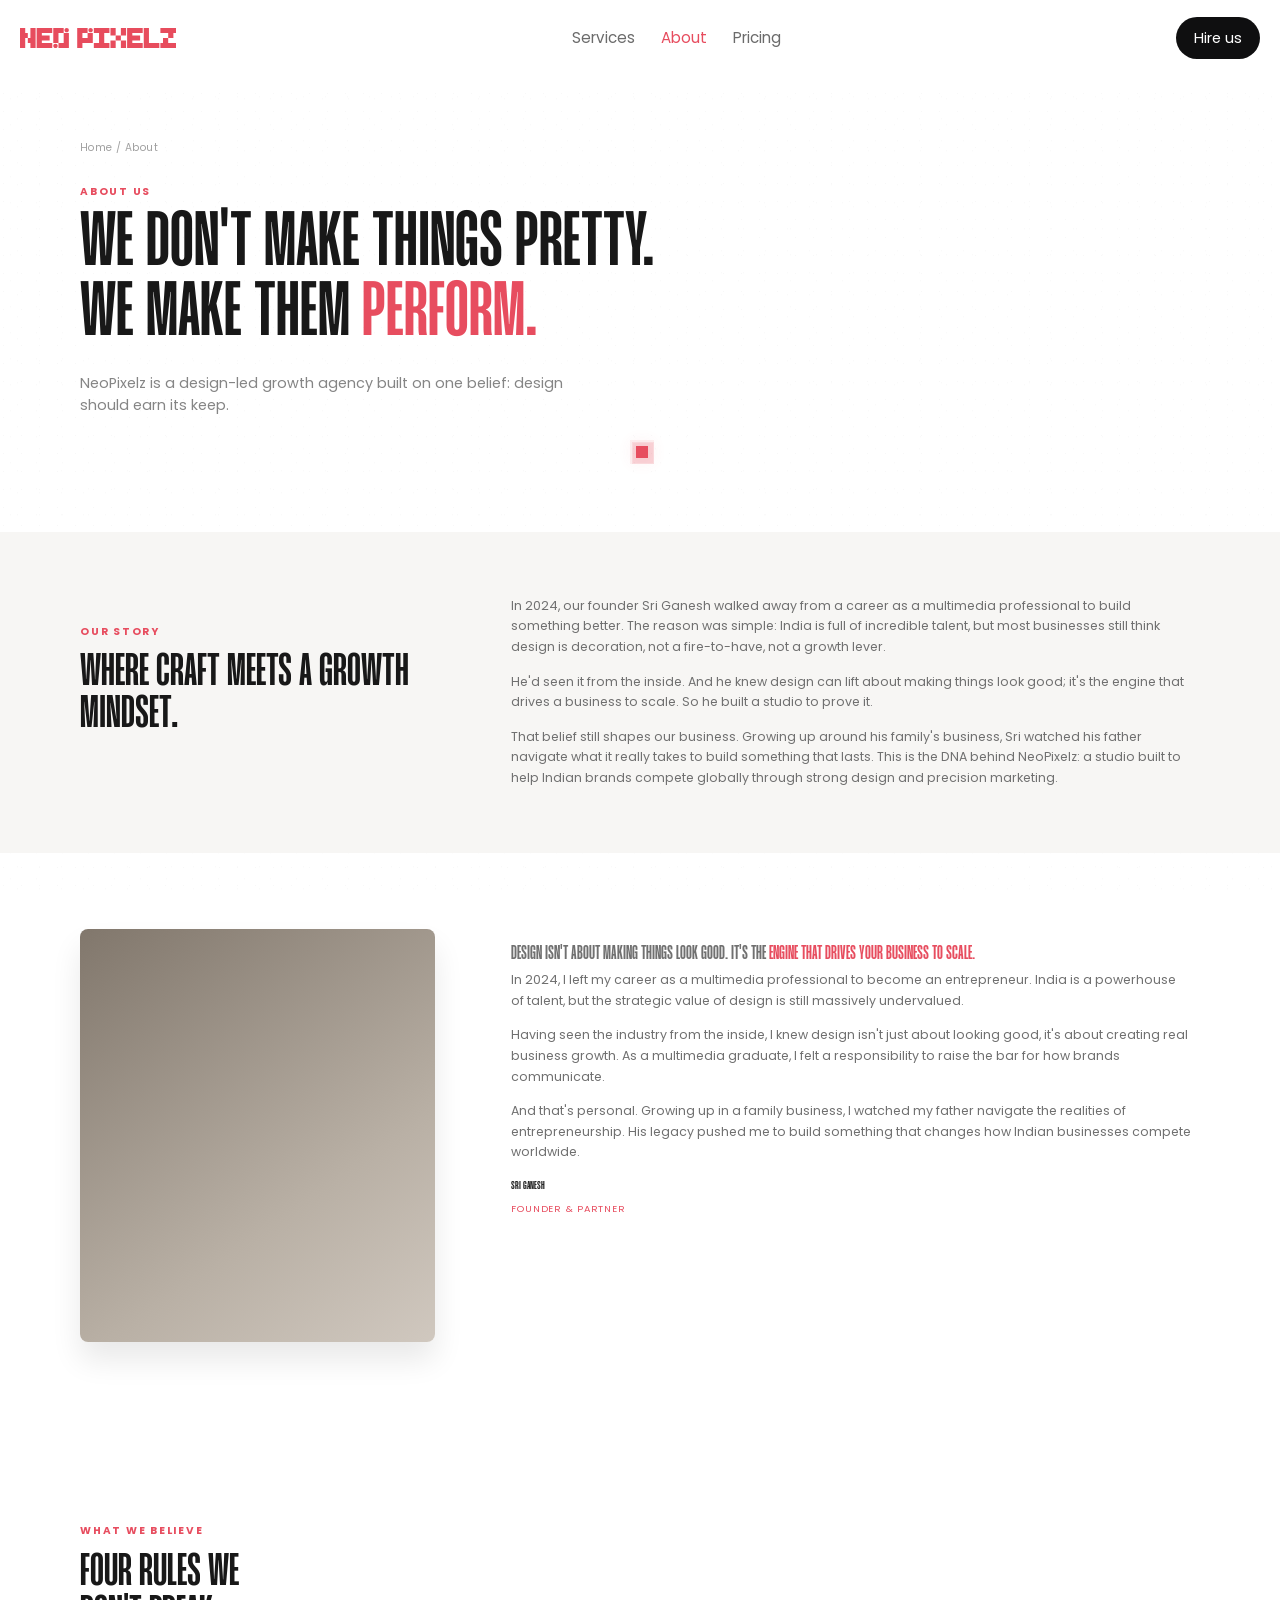
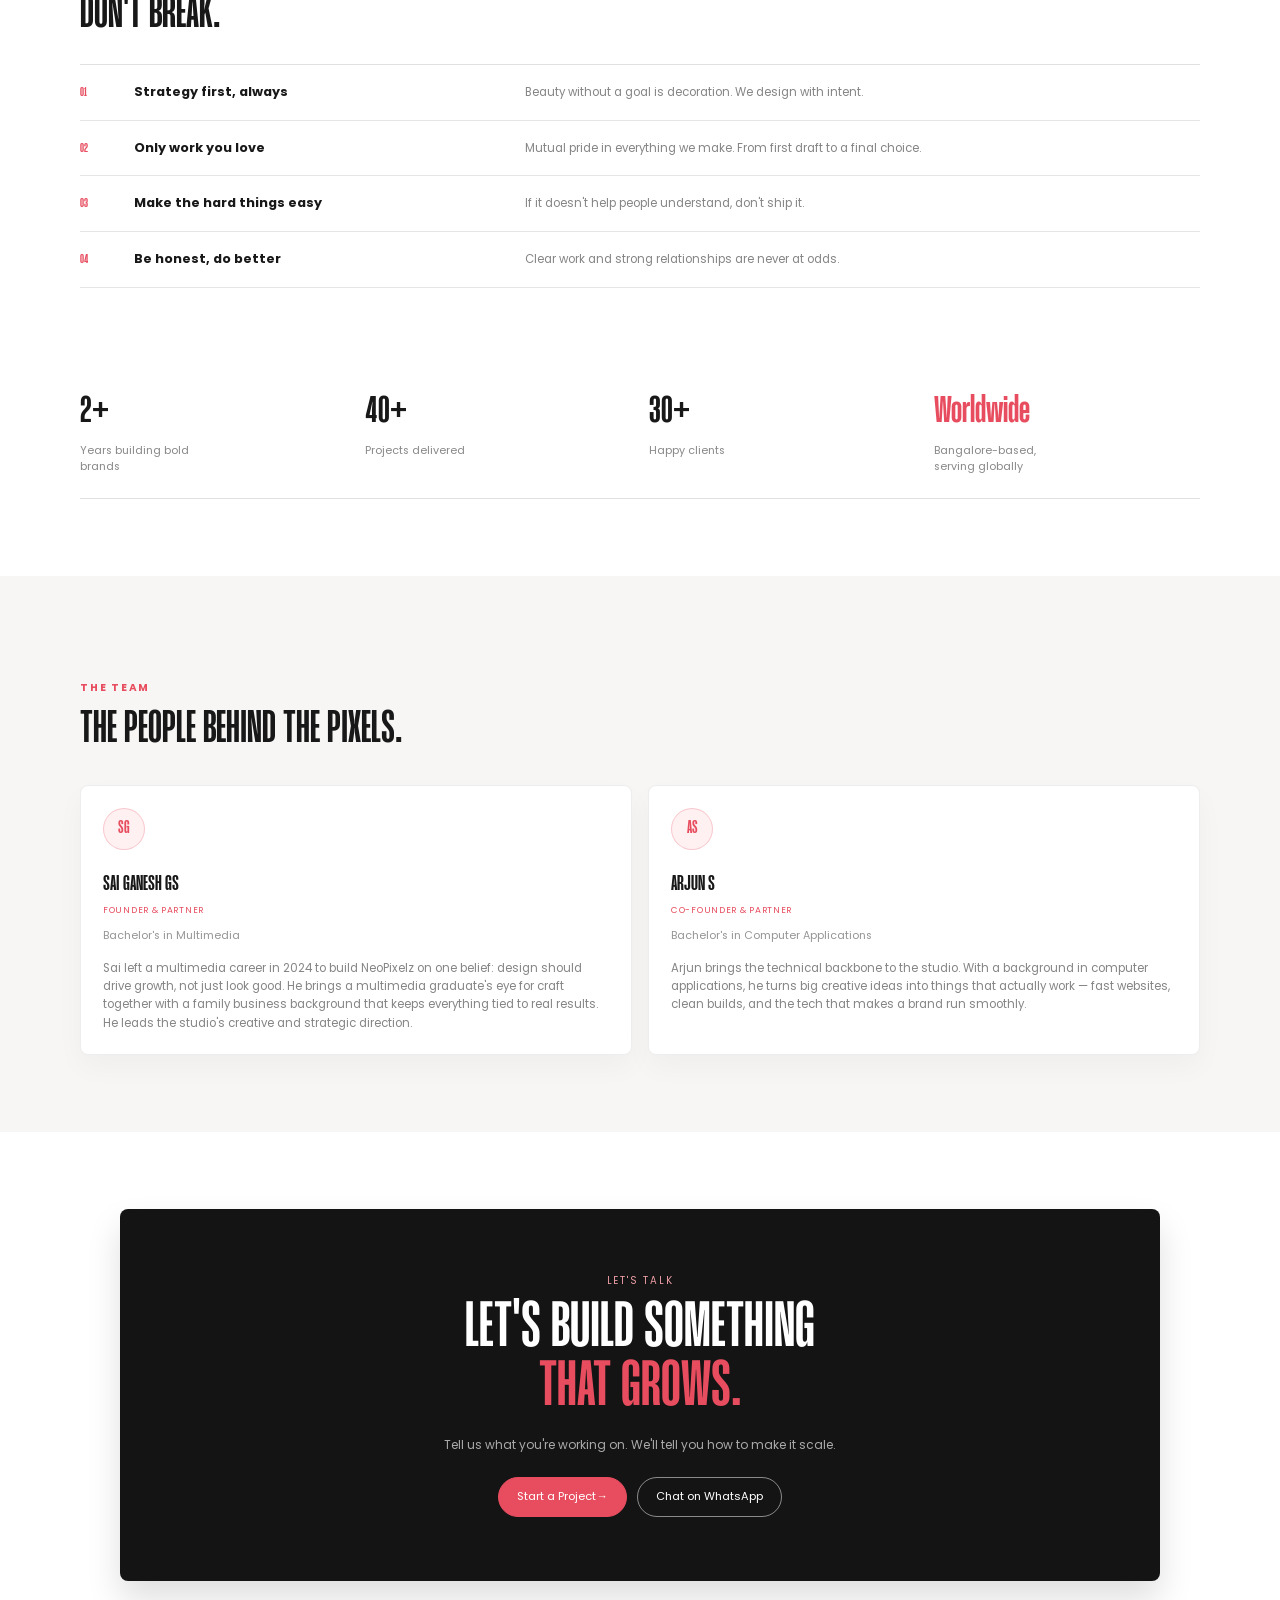
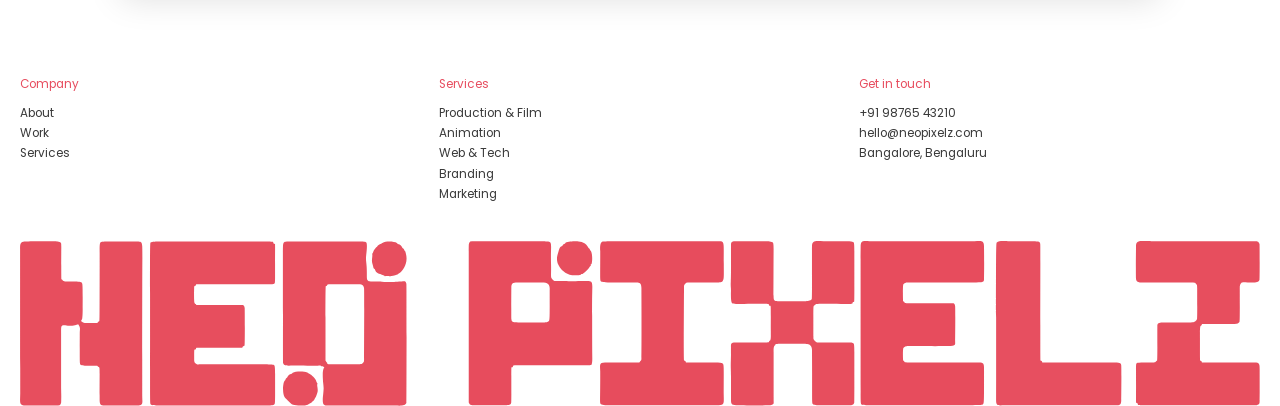
==== commit e0dc43bb: "Changes" ====
--- a/about.html
+++ b/about.html
@@ -7,20 +7,13 @@
   <title>About | Neo Pixelz</title>
   <link rel="preconnect" href="https://fonts.googleapis.com" />
   <link rel="preconnect" href="https://fonts.gstatic.com" crossorigin />
-  <link href="https://fonts.googleapis.com/css2?family=Inter:wght@400;500;600;700;800;900&family=Oswald:wght@500;600;700&display=swap" rel="stylesheet" />
+  <link href="https://fonts.googleapis.com/css2?family=Poppins:wght@400;500;600;700&display=swap" rel="stylesheet" />
   <link rel="stylesheet" href="./style.css" />
 </head>
 <body class="about-page">
   <div class="pixel-cursor" aria-hidden="true"></div>
   <div class="pixel-cursor-dot" aria-hidden="true"></div>
   <div class="cursor-follow-circle" aria-hidden="true"></div>
-  <div class="splash-screen" aria-hidden="true">
-    <div class="splash-inner">
-      <span class="splash-mini">Creative Studio</span>
-      <h1 class="splash-wordmark"><span>N</span><span>e</span><span>o</span><span>&nbsp;</span><span>P</span><span>i</span><span>x</span><span>e</span><span>l</span><span>z</span></h1>
-      <span class="splash-underline" aria-hidden="true"></span>
-    </div>
-  </div>
 
   <a class="skip-link" href="#main">Skip to content</a>
   <header class="site-header">
--- a/style.css
+++ b/style.css
@@ -1,3 +1,17 @@
+@font-face {
+  font-family: 'Mango Grotesque';
+  src: url('./assets/MangoGrotesque-SemiBold-BF6a47cba8b4c2a.ttf') format('truetype');
+  font-weight: 600;
+  font-style: normal;
+  font-display: swap;
+}
+@font-face {
+  font-family: 'OceanTrace';
+  src: url('./assets/OceanTrace.ttf') format('truetype');
+  font-weight: 400;
+  font-style: normal;
+  font-display: swap;
+}
 :root {
   --bg: #ededed;
   --surface: #ffffff;
@@ -26,11 +40,14 @@
 html { scroll-behavior: smooth; }
 body {
   min-height: 100vh;
-  font-family: 'Inter', sans-serif;
+  font-family: 'Poppins', sans-serif;
   font-size: var(--text-base);
   line-height: 1.55;
   color: var(--text);
   background: var(--bg);
+}
+h1, h2, h3, h4, h5, h6 {
+  font-family: 'Mango Grotesque', 'Arial Narrow', sans-serif;
 }
 img { display: block; max-width: 100%; height: auto; }
 a { color: inherit; text-decoration: none; }
@@ -141,6 +158,7 @@
   font-weight: 700;
 }
 .hero-title span { display: block; }
+.hero-title .hero-title-accent { color: var(--orange); }
 .hero-title em,
 .hero-title strong,
 .hero-title b {
@@ -329,7 +347,7 @@
   font-size: clamp(2.3rem, 2rem + 2vw, 5rem);
   letter-spacing: -0.2em;
   color: var(--orange);
-  line-height: 0.9;
+  line-height: 0.84;
 }
 .service-word.right { text-align: right; }
 .service-center-card {
@@ -756,7 +774,7 @@
 .services-title,
 .service-detail-title,
 .services-cta-title {
-  font-family: 'Oswald', 'Arial Narrow', sans-serif;
+  font-family: 'Mango Grotesque', 'Arial Narrow', sans-serif;
   font-stretch: condensed;
   text-transform: uppercase;
 }
@@ -806,7 +824,7 @@
 .service-detail:hover { transform: translateY(-5px); box-shadow: 0 20px 34px rgba(0, 0, 0, 0.1); }
 .service-index {
   color: var(--orange);
-  font-family: 'Oswald', 'Arial Narrow', sans-serif;
+  font-family: 'Mango Grotesque', 'Arial Narrow', sans-serif;
   font-size: 1.9rem;
   line-height: 1;
   font-weight: 700;
@@ -920,7 +938,7 @@
 .about-section-title,
 .about-story-title,
 .about-team-title {
-  font-family: 'Oswald', 'Arial Narrow', sans-serif;
+  font-family: 'Mango Grotesque', 'Arial Narrow', sans-serif;
   text-transform: uppercase;
   font-weight: 700;
 }
@@ -966,8 +984,8 @@
 .about-origin-copy { padding-top: 10px; }
 .about-origin-copy strong { color: #202020; }
 .about-origin-copy em { color: var(--orange); font-style: normal; }
-.about-signoff { margin-top: 20px; color: #252525; font-family: 'Oswald', sans-serif; font-size: .75rem; text-transform: uppercase; }
-.about-signoff span { display: block; margin-top: 4px; color: var(--orange); font-family: 'Inter', sans-serif; font-size: .6rem; letter-spacing: .08em; }
+.about-signoff { margin-top: 20px; color: #252525; font-family: 'Mango Grotesque', sans-serif; font-size: .75rem; text-transform: uppercase; }
+.about-signoff span { display: block; margin-top: 4px; color: var(--orange); font-family: 'Poppins', sans-serif; font-size: .6rem; letter-spacing: .08em; }
 .about-values { padding: clamp(3.25rem, 6vw, 5rem) 0; background: #fff; }
 .about-values-heading { max-width: 420px; margin-bottom: 28px; }
 .about-values-list { border-top: 1px solid rgba(0,0,0,.12); }
@@ -979,12 +997,12 @@
   padding: 17px 0;
   border-bottom: 1px solid rgba(0,0,0,.1);
 }
-.about-value-number { color: var(--orange); font-family: 'Oswald', sans-serif; font-size: .8rem; }
+.about-value-number { color: var(--orange); font-family: 'Mango Grotesque', sans-serif; font-size: .8rem; }
 .about-value-title { font-weight: 700; font-size: .8rem; }
 .about-value p { color: #858585; font-size: .72rem; }
 .about-stats { padding: 0 0 clamp(3.5rem, 6vw, 5rem); }
 .about-stats-grid { display: grid; grid-template-columns: repeat(4, 1fr); gap: 18px; border-bottom: 1px solid rgba(0,0,0,.12); padding: 30px 0 24px; }
-.about-stat strong { display: block; font-family: 'Oswald', sans-serif; font-size: clamp(2rem, 3vw, 3.3rem); line-height: .9; }
+.about-stat strong { display: block; font-family: 'Mango Grotesque', sans-serif; font-size: clamp(2rem, 3vw, 3.3rem); line-height: .9; }
 .about-stat:last-child strong { color: var(--orange); }
 .about-stat span { display: block; margin-top: 14px; color: #898989; font-size: .68rem; line-height: 1.4; }
 .about-team { padding: clamp(3.5rem, 6vw, 5rem) 0; background: #f7f6f4; }
@@ -994,13 +1012,13 @@
 .about-team-grid { display: grid; grid-template-columns: repeat(2, minmax(0, 1fr)); grid-auto-rows: 1fr; gap: 16px; margin-top: 34px; }
 .about-team-card { padding: 22px; border: 1px solid rgba(0,0,0,.07); border-radius: 8px; background: #fff; box-shadow: 0 12px 28px rgba(0,0,0,.035); transition: transform .35s cubic-bezier(.16,1,.3,1), box-shadow .35s ease; }
 .about-team-card:hover { transform: translateY(-5px); box-shadow: 0 20px 34px rgba(0,0,0,.1); }
-.about-avatar { display: grid; width: 42px; height: 42px; place-items: center; border: 1px solid rgba(231,77,95,.25); border-radius: 50%; color: var(--orange); background: #fff0f1; font-family: 'Oswald', sans-serif; }
-.about-team-card h3 { margin-top: 18px; font-family: 'Oswald', sans-serif; font-size: 1.35rem; text-transform: uppercase; }
+.about-avatar { display: grid; width: 42px; height: 42px; place-items: center; border: 1px solid rgba(231,77,95,.25); border-radius: 50%; color: var(--orange); background: #fff0f1; font-family: 'Mango Grotesque', sans-serif; }
+.about-team-card h3 { margin-top: 18px; font-family: 'Mango Grotesque', sans-serif; font-size: 1.35rem; text-transform: uppercase; }
 .about-team-role { margin-top: 3px; color: var(--orange); font-size: .55rem; letter-spacing: .08em; }
 .about-team-education { margin-top: 10px; color: #969696; font-size: .68rem; }
 .about-team-card p:last-child { margin-top: 14px; color: #858585; font-size: .72rem; line-height: 1.6; }
 .about-cta { width: min(calc(100% - 24px), 1040px); margin: clamp(3.5rem, 6vw, 5.5rem) auto; padding: clamp(3rem, 5vw, 4.5rem) 20px; border-radius: 8px; color: #fff; text-align: center; background: #141414; box-shadow: 0 18px 34px rgba(0,0,0,.13); }
-.about-cta-title { max-width: 540px; margin: 12px auto 0; font-family: 'Oswald', sans-serif; font-size: clamp(2.4rem, 5vw, 4.8rem); line-height: .92; text-transform: uppercase; }
+.about-cta-title { max-width: 540px; margin: 12px auto 0; font-family: 'Mango Grotesque', sans-serif; font-size: clamp(2.4rem, 5vw, 4.8rem); line-height: .92; text-transform: uppercase; }
 .about-cta-title span { color: var(--orange); }
 .about-cta-copy { margin-top: 18px; color: #aaa; font-size: .75rem; }
 .about-cta-actions { display: flex; justify-content: center; gap: 10px; flex-wrap: wrap; margin-top: 22px; }
@@ -1563,7 +1581,7 @@
   line-height: 1;
   letter-spacing: -.03em;
   margin-bottom: 28px;
-  font-family: 'Inter', sans-serif;
+  font-family: 'Poppins', sans-serif;
   font-style: italic;
   font-weight: 500;
 }
@@ -1581,6 +1599,10 @@
 }
 .intro-heading .line {
   display: block;
+}
+.intro-word {
+  display: inline-block;
+  white-space: nowrap;
 }
 .intro-heading .dark-line {
   color: #111111;
@@ -2918,7 +2940,7 @@
   grid-template-columns: 52px 1.2fr 1.1fr;
   gap: 1rem 1.5rem;
   align-items: center;
-  padding: 1.25rem 0 1.2rem;
+  padding: 1.75rem 0 1.65rem;
   border-bottom: 1px solid rgba(0,0,0,0.12);
 }
 .studio-row:last-child {
@@ -2937,20 +2959,21 @@
   letter-spacing: -0.06em;
   font-weight: 900;
   text-transform: uppercase;
-  color: #111;
+  color: var(--orange);
 }
 .studio-description {
-  max-width: 520px;
-  justify-self: end;
+  width: 100%;
+  max-width: none;
+  justify-self: stretch;
   text-align: left;
-  font-size: clamp(1rem, 0.95rem + 0.22vw, 1.38rem);
+  font-size: clamp(0.85rem, 0.8rem + 0.18vw, 1.12rem);
   line-height: 1.5;
   color: rgba(17,17,17,0.82);
-  font-weight: 500;
+  font-weight: 400;
 }
 .studio-button-wrap {
   width: calc(100% - 28px);
-  margin: 2rem auto 0;
+  margin: 4rem auto 0;
   display: flex;
   justify-content: flex-start;
 }
@@ -2977,6 +3000,69 @@
 }
 .studio-cta:active {
   transform: translateY(0);
+}
+
+.studio-button-wrap {
+  justify-content: center;
+}
+
+.studio-cta {
+  position: relative;
+  overflow: hidden;
+  isolation: isolate;
+  border: 0;
+  background: var(--dark);
+  color: #fff;
+  transition: transform .38s cubic-bezier(.16,1,.3,1),
+              box-shadow .38s cubic-bezier(.16,1,.3,1),
+              background-color .38s cubic-bezier(.16,1,.3,1),
+              color .38s cubic-bezier(.16,1,.3,1),
+              opacity .38s cubic-bezier(.16,1,.3,1);
+}
+.studio-cta::before {
+  content: '';
+  position: absolute;
+  inset: 0;
+  background: linear-gradient(90deg, rgba(255,255,255,0) 0%, rgba(255,255,255,.22) 50%, rgba(255,255,255,0) 100%);
+  transform: translateX(-110%);
+  transition: transform .7s cubic-bezier(.16,1,.3,1);
+  z-index: -1;
+}
+.studio-cta:hover {
+  transform: translateY(-2px) scale(1.01);
+  box-shadow: 0 14px 28px rgba(231,77,95,.18);
+}
+.studio-cta:hover::before {
+  transform: translateX(110%);
+}
+.studio-cta:active {
+  transform: translateY(0) scale(.985);
+}
+
+.studio-row {
+  grid-template-columns: 52px 1.2fr 1.1fr;
+  column-gap: 1rem;
+  row-gap: 0;
+  transition: transform .3s cubic-bezier(.16,1,.3,1), background-color .3s ease, box-shadow .3s ease;
+}
+
+.studio-row:hover {
+  transform: translateX(4px);
+  background: rgba(231, 77, 95, 0.04);
+  box-shadow: 0 8px 18px rgba(0, 0, 0, 0.05);
+}
+
+.studio-label {
+  white-space: nowrap;
+}
+
+.studio-coverage-list {
+  width: min(calc(100% - 28px), 1180px);
+  margin-inline: auto;
+  padding: 1rem 1.25rem;
+  border: 0;
+  border-radius: 0;
+  background: transparent;
 }
 #recent-works .container {
   position: relative;
@@ -3438,8 +3524,8 @@
   justify-content: center;
   font-size: 32px;
   line-height: .94;
-  overflow-wrap: break-word;
-  word-break: break-word;
+  overflow-wrap: normal;
+  word-break: normal;
 }
 .intro-heading .dark-line,
 .intro-heading .muted-line {
@@ -3493,3 +3579,167 @@
     padding-inline: 0;
   }
 }
+
+/* Mango Grotesque uses default kerning throughout the site. */
+h1, h2, h3, h4, h5, h6,
+.display-title,
+.hero-title,
+.project-meta h3,
+.contact-overlay h2,
+.works-index-block h3,
+.services-title,
+.service-detail-title,
+.services-cta-title,
+.service-index,
+.about-title,
+.about-section-title,
+.about-story-title,
+.about-team-title,
+.about-signoff,
+.about-value-number,
+.about-stat strong,
+.about-avatar,
+.about-team-card h3,
+.about-cta-title,
+.splash-inner h1,
+.splash-wordmark {
+  letter-spacing: 0 !important;
+}
+
+.hero-title {
+  font-size: clamp(2.95rem, 5.1vw, 5.9rem);
+}
+
+@media (max-width: 760px) {
+  .hero-title {
+    font-size: clamp(2.8rem, 10.5vw, 3.8rem);
+  }
+}
+
+.hero-copy {
+  max-width: 920px;
+  margin-inline: auto;
+  text-align: center;
+  justify-self: center;
+  display: flex;
+  flex-direction: column;
+  gap: 24px;
+}
+
+.hero-title {
+  margin-top: 0;
+  font-size: clamp(6.8rem, 11.6vw, 13.6rem);
+  line-height: 0.78;
+  font-weight: 800;
+  letter-spacing: -0.02em !important;
+}
+
+.hero-text {
+  margin-top: 0;
+  margin-inline: auto;
+}
+
+.hero-title + .hero-text {
+  margin-top: -28px;
+}
+
+.hero-actions {
+  margin-top: 0;
+  display: flex;
+  justify-content: center;
+  flex-wrap: wrap;
+  gap: 10px;
+}
+
+@media (max-width: 760px) {
+  .hero-title {
+    font-size: clamp(6rem, 23vw, 8.8rem);
+  }
+}
+
+.intro-heading {
+  width: min(100%, 820px);
+  max-width: 820px;
+  margin: -10px auto 0;
+  box-sizing: border-box;
+  font-family: 'Poppins', sans-serif;
+  font-size: clamp(1.2rem, 1.9vw, 2rem);
+  line-height: 1.18;
+  font-weight: 500;
+  letter-spacing: 0;
+}
+
+@media (max-width: 900px) {
+  .intro-heading {
+    font-size: clamp(1.1rem, 4.8vw, 1.8rem);
+  }
+}
+
+.intro-hello {
+  color: var(--orange);
+  font-family: 'OceanTrace', cursive;
+  font-size: clamp(2.4rem, 1.7rem + 1.5vw, 3.6rem);
+  margin-bottom: 0;
+  line-height: 0.85;
+  letter-spacing: 0;
+}
+
+.intro-exact {
+  row-gap: 0;
+}
+
+@media (max-width: 900px) {
+  .intro-hello {
+    font-size: clamp(2rem, 8vw, 3.2rem);
+  }
+}
+
+.section-title {
+  font-size: clamp(2.6rem, 1.7rem + 2.4vw, 4.7rem);
+}
+
+#recent-works .section-title {
+  font-size: clamp(3rem, 2rem + 2.8vw, 5.4rem);
+}
+
+.studio-coverage-header {
+  text-align: center;
+}
+
+.studio-coverage-title {
+  max-width: 1200px;
+  margin-inline: auto;
+  font-size: clamp(3.5rem, 2.4rem + 3.3vw, 6.1rem);
+  line-height: 0.82;
+  text-align: center;
+}
+
+.studio-coverage-copy {
+  width: min(calc(100% - 28px), 640px);
+  max-width: 640px;
+  margin: 0 auto 3rem;
+  font-size: clamp(0.9rem, 0.84rem + 0.2vw, 1.15rem);
+  font-weight: 400;
+  line-height: 1.35;
+  text-align: center;
+}
+
+.intro-section > .container.narrow {
+  width: 100%;
+  max-width: none;
+  padding-inline: 0;
+}
+
+.intro-section {
+  min-height: auto;
+  padding-bottom: 0;
+}
+
+.intro-section + .testimonials-brand-row {
+  margin-top: clamp(7rem, 12vw, 11rem) !important;
+}
+
+.intro-heading {
+  width: 100%;
+  padding-inline: clamp(12px, 4vw, 56px);
+}
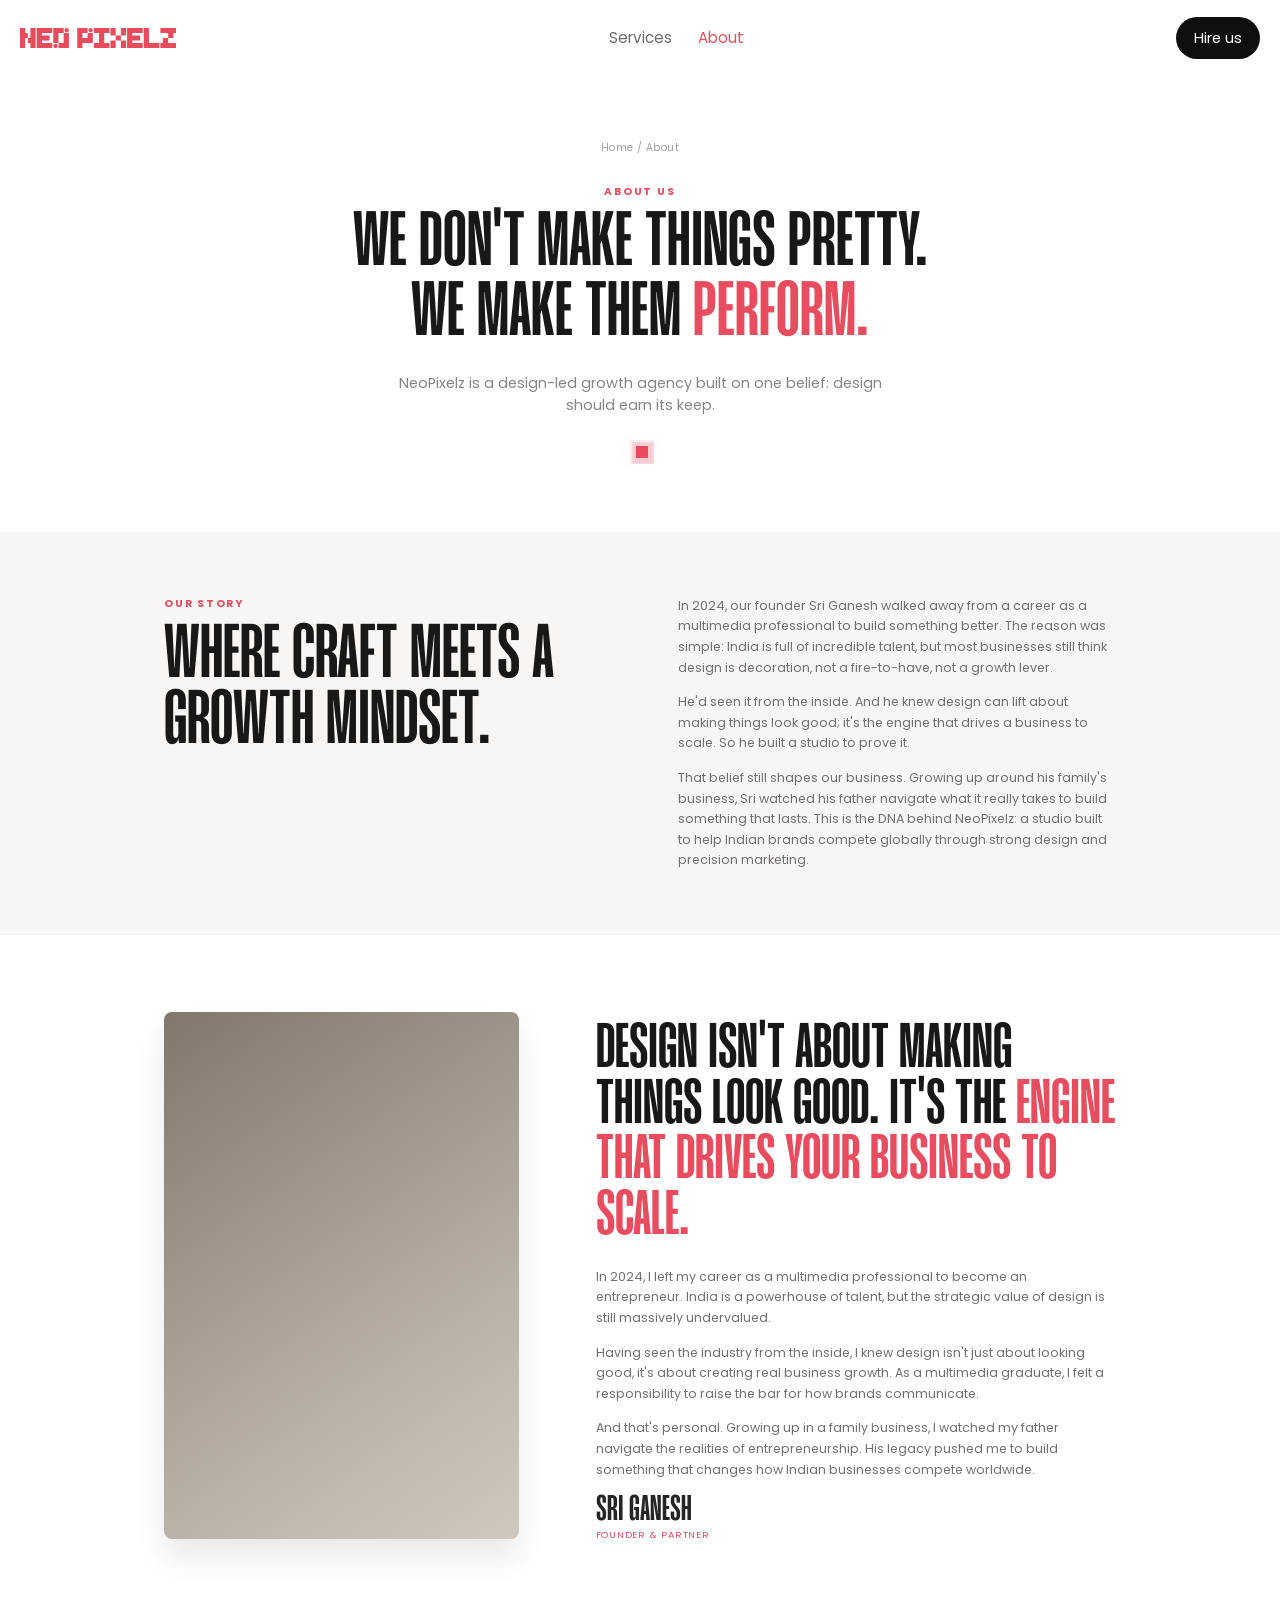
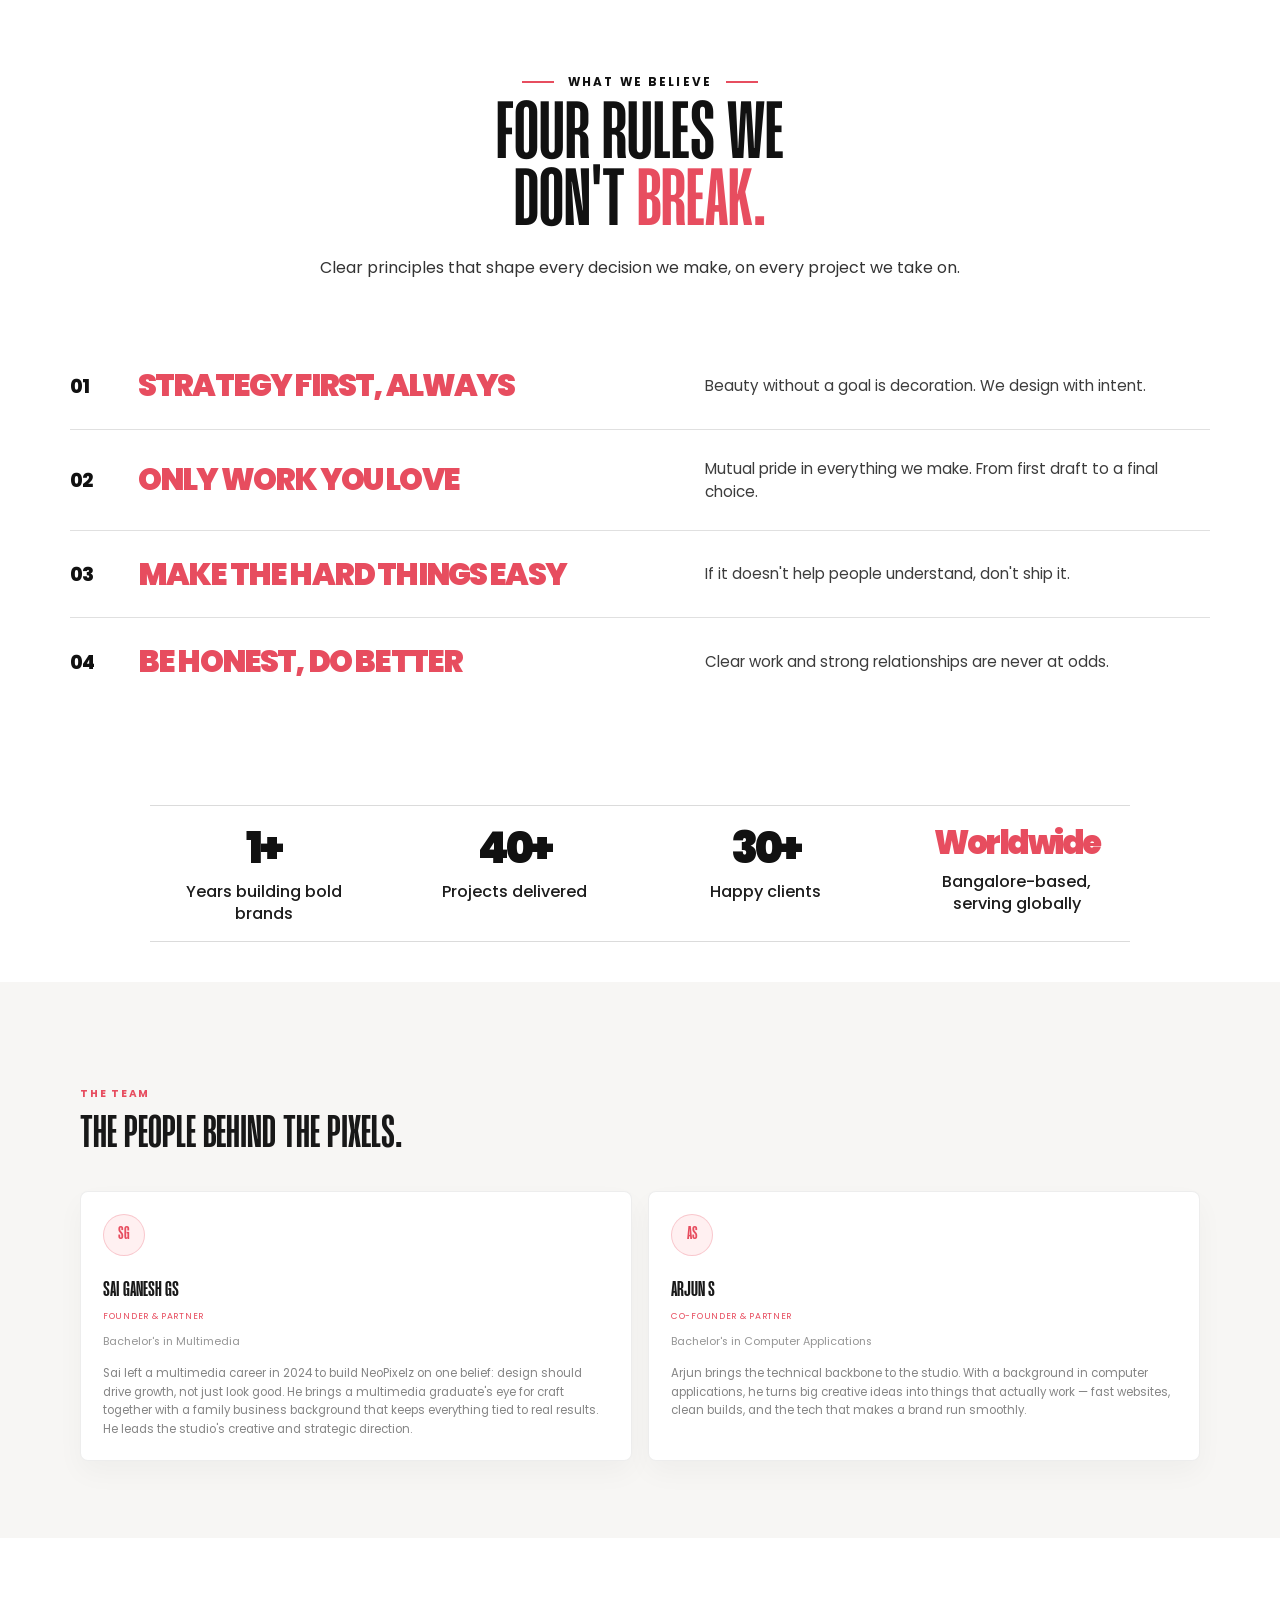
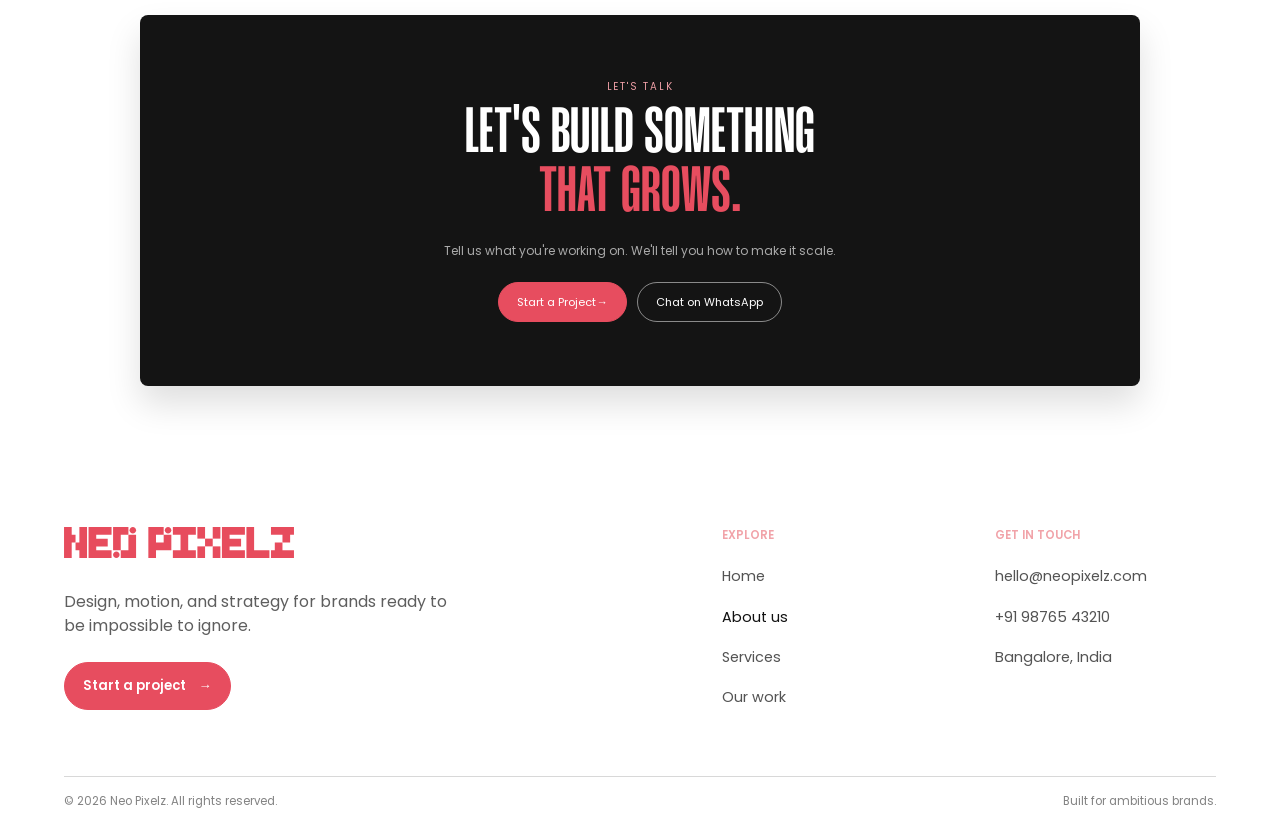
==== commit 514dd2e4: "new changes" ====
--- a/about.html
+++ b/about.html
@@ -22,7 +22,6 @@
       <nav class="site-nav desktop-nav" aria-label="Primary navigation">
         <a href="./services.html">Services</a>
         <a href="./about.html" aria-current="page">About</a>
-        <a href="./index.html#pricing">Pricing</a>
       </nav>
       <button class="nav-cta desktop-only" type="button">Hire us</button>
       <button class="menu-toggle" type="button" aria-expanded="false" aria-controls="mobile-nav" aria-label="Open navigation"><span></span><span></span></button>
@@ -30,14 +29,11 @@
     <nav id="mobile-nav" class="mobile-nav" aria-label="Mobile navigation">
       <a href="./services.html">Services</a>
       <a href="./about.html" aria-current="page">About</a>
-      <a href="./index.html#pricing">Pricing</a>
-      <a href="./index.html#faq">FAQ</a>
-      <a href="./index.html#contact">Contact</a>
     </nav>
   </header>
 
   <main id="main" class="about-main">
-    <div class="container">
+    <div class="container about-shell">
       <section class="about-hero reveal reveal-up">
         <p class="about-breadcrumb">Home / About</p>
         <p class="about-kicker">About us</p>
@@ -47,52 +43,100 @@
     </div>
 
     <section class="about-story">
-      <div class="container about-story-grid">
-        <div class="reveal reveal-left"><p class="about-section-kicker">Our story</p><h2 class="about-section-title">Where craft meets a growth mindset.</h2></div>
-        <div class="about-story-copy reveal reveal-right">
-          <p>In 2024, our founder Sri Ganesh walked away from a career as a multimedia professional to build something better. The reason was simple: India is full of incredible talent, but most businesses still think design is decoration, not a fire-to-have, not a growth lever.</p>
-          <p>He'd seen it from the inside. And he knew design can lift about making things look good; it's the engine that drives a business to scale. So he built a studio to prove it.</p>
-          <p>That belief still shapes our business. Growing up around his family's business, Sri watched his father navigate what it really takes to build something that lasts. This is the DNA behind NeoPixelz: a studio built to help Indian brands compete globally through strong design and precision marketing.</p>
+      <div class="container about-shell">
+        <div class="about-story-grid">
+          <div class="reveal reveal-left"><p class="about-section-kicker">Our story</p><h2 class="about-section-title">Where craft meets a growth mindset.</h2></div>
+          <div class="about-story-copy reveal reveal-right">
+            <p>In 2024, our founder Sri Ganesh walked away from a career as a multimedia professional to build something better. The reason was simple: India is full of incredible talent, but most businesses still think design is decoration, not a fire-to-have, not a growth lever.</p>
+            <p>He'd seen it from the inside. And he knew design can lift about making things look good; it's the engine that drives a business to scale. So he built a studio to prove it.</p>
+            <p>That belief still shapes our business. Growing up around his family's business, Sri watched his father navigate what it really takes to build something that lasts. This is the DNA behind NeoPixelz: a studio built to help Indian brands compete globally through strong design and precision marketing.</p>
+          </div>
         </div>
       </div>
     </section>
 
     <section class="about-origin">
-      <div class="container about-origin-grid">
-        <div class="about-origin-media reveal reveal-scale" aria-label="Abstract studio portrait placeholder"></div>
-        <div class="about-origin-copy reveal reveal-right">
-          <h2 class="about-story-title">Design isn't about making things look good. It's the <em>engine that drives your business to scale.</em></h2>
-          <p>In 2024, I left my career as a multimedia professional to become an entrepreneur. India is a powerhouse of talent, but the strategic value of design is still massively undervalued.</p>
-          <p>Having seen the industry from the inside, I knew design isn't just about looking good, it's about creating real business growth. As a multimedia graduate, I felt a responsibility to raise the bar for how brands communicate.</p>
-          <p>And that's personal. Growing up in a family business, I watched my father navigate the realities of entrepreneurship. His legacy pushed me to build something that changes how Indian businesses compete worldwide.</p>
-          <p class="about-signoff">Sri Ganesh <span>Founder &amp; Partner</span></p>
+      <div class="container about-shell">
+        <div class="about-origin-grid">
+          <div class="about-origin-media reveal reveal-scale" aria-label="Abstract studio portrait placeholder"></div>
+          <div class="about-origin-copy reveal reveal-right">
+            <h2 class="about-story-title">Design isn't about making things look good. It's the <em>engine that drives your business to scale.</em></h2>
+            <p>In 2024, I left my career as a multimedia professional to become an entrepreneur. India is a powerhouse of talent, but the strategic value of design is still massively undervalued.</p>
+            <p>Having seen the industry from the inside, I knew design isn't just about looking good, it's about creating real business growth. As a multimedia graduate, I felt a responsibility to raise the bar for how brands communicate.</p>
+            <p>And that's personal. Growing up in a family business, I watched my father navigate the realities of entrepreneurship. His legacy pushed me to build something that changes how Indian businesses compete worldwide.</p>
+            <p class="about-signoff">Sri Ganesh <span>Founder &amp; Partner</span></p>
+          </div>
         </div>
       </div>
     </section>
 
-    <section class="about-values">
-      <div class="container">
-        <div class="about-values-heading reveal reveal-up"><p class="about-section-kicker">What we believe</p><h2 class="about-section-title">Four rules we<br />don't break.</h2></div>
-        <div class="about-values-list">
-          <div class="about-value reveal reveal-up"><span class="about-value-number">01</span><strong class="about-value-title">Strategy first, always</strong><p>Beauty without a goal is decoration. We design with intent.</p></div>
-          <div class="about-value reveal reveal-up"><span class="about-value-number">02</span><strong class="about-value-title">Only work you love</strong><p>Mutual pride in everything we make. From first draft to a final choice.</p></div>
-          <div class="about-value reveal reveal-up"><span class="about-value-number">03</span><strong class="about-value-title">Make the hard things easy</strong><p>If it doesn't help people understand, don't ship it.</p></div>
-          <div class="about-value reveal reveal-up"><span class="about-value-number">04</span><strong class="about-value-title">Be honest, do better</strong><p>Clear work and strong relationships are never at odds.</p></div>
+    <section class="section studio-coverage-section" aria-labelledby="about-values-title">
+      <div class="container studio-coverage-wrap">
+        <div class="studio-coverage-header reveal reveal-up">
+          <p class="studio-kicker" style="justify-content: center;"><span class="kicker-line"></span>What we believe<span class="kicker-line"></span></p>
+          <h2 id="about-values-title" class="studio-coverage-title">
+            FOUR RULES WE<br>
+            DON'T <span>BREAK.</span>
+          </h2>
+        </div>
+
+        <p class="studio-coverage-copy reveal reveal-up delay-1">
+          Clear principles that shape every decision we make, on every project we take on.
+        </p>
+
+        <div class="studio-coverage-list reveal reveal-up delay-2">
+          <div class="studio-row">
+            <div class="studio-number">01</div>
+            <div class="studio-label">STRATEGY FIRST, ALWAYS</div>
+            <div class="studio-description">Beauty without a goal is decoration. We design with intent.</div>
+          </div>
+
+          <div class="studio-row">
+            <div class="studio-number">02</div>
+            <div class="studio-label">ONLY WORK YOU LOVE</div>
+            <div class="studio-description">Mutual pride in everything we make. From first draft to a final choice.</div>
+          </div>
+
+          <div class="studio-row">
+            <div class="studio-number">03</div>
+            <div class="studio-label">MAKE THE HARD THINGS EASY</div>
+            <div class="studio-description">If it doesn't help people understand, don't ship it.</div>
+          </div>
+
+          <div class="studio-row">
+            <div class="studio-number">04</div>
+            <div class="studio-label">BE HONEST, DO BETTER</div>
+            <div class="studio-description">Clear work and strong relationships are never at odds.</div>
+          </div>
         </div>
       </div>
     </section>
 
-    <section class="about-stats">
-      <div class="container about-stats-grid reveal reveal-up">
-        <div class="about-stat"><strong>2+</strong><span>Years building bold<br />brands</span></div>
-        <div class="about-stat"><strong>40+</strong><span>Projects delivered</span></div>
-        <div class="about-stat"><strong>30+</strong><span>Happy clients</span></div>
-        <div class="about-stat"><strong>Worldwide</strong><span>Bangalore-based,<br />serving globally</span></div>
+    <section class="section stats-block-wrap" style="padding-top:0.75rem; padding-bottom:2.5rem;">
+      <div class="container stats-block" style="width:min(calc(100% - 28px), 980px); border-top:1px solid rgba(0,0,0,0.14); border-bottom:1px solid rgba(0,0,0,0.14); padding:22px 0 16px;">
+        <div class="stats-grid">
+          <div class="stat-item">
+            <div data-count-up="1" data-suffix="+" style="font-size: clamp(2rem, 1.6rem + 1.4vw, 4rem); line-height:0.9; letter-spacing:-0.08em; font-weight:900; color:#111;">1+</div>
+            <div style="margin-top:14px; font-size:clamp(0.92rem, 0.8rem + 0.26vw, 1.2rem); line-height:1.35; color:#1d1d1d; font-weight:500;">Years building bold<br />brands</div>
+          </div>
+          <div class="stat-item">
+            <div data-count-up="40" data-suffix="+" style="font-size: clamp(2rem, 1.6rem + 1.4vw, 4rem); line-height:0.9; letter-spacing:-0.08em; font-weight:900; color:#111;">40+</div>
+            <div style="margin-top:14px; font-size:clamp(0.92rem, 0.8rem + 0.26vw, 1.2rem); line-height:1.35; color:#1d1d1d; font-weight:500;">Projects delivered</div>
+          </div>
+          <div class="stat-item">
+            <div data-count-up="30" data-suffix="+" style="font-size: clamp(2rem, 1.6rem + 1.4vw, 4rem); line-height:0.9; letter-spacing:-0.08em; font-weight:900; color:#111;">30+</div>
+            <div style="margin-top:14px; font-size:clamp(0.92rem, 0.8rem + 0.26vw, 1.2rem); line-height:1.35; color:#1d1d1d; font-weight:500;">Happy clients</div>
+          </div>
+          <div class="stat-item">
+            <div style="font-size: clamp(1.65rem, 1.3rem + 0.9vw, 2.8rem); line-height:0.9; letter-spacing:-0.08em; font-weight:900; color:#e74d5f; white-space:nowrap;">Worldwide</div>
+            <div style="margin-top:14px; font-size:clamp(0.92rem, 0.8rem + 0.26vw, 1.2rem); line-height:1.35; color:#1d1d1d; font-weight:500;">Bangalore-based,<br />serving globally</div>
+          </div>
+        </div>
       </div>
     </section>
 
     <section class="about-team">
-      <div class="container">
+      <div class="container about-shell">
         <div class="about-team-header reveal reveal-up"><div><p class="about-section-kicker">The team</p><h2 class="about-team-title">The people behind the pixels.</h2></div></div>
         <div class="about-team-grid">
           <article class="about-team-card reveal reveal-up"><span class="about-avatar">SG</span><h3>Sai Ganesh GS</h3><p class="about-team-role">Founder &amp; Partner</p><p class="about-team-education">Bachelor's in Multimedia</p><p>Sai left a multimedia career in 2024 to build NeoPixelz on one belief: design should drive growth, not just look good. He brings a multimedia graduate's eye for craft together with a family business background that keeps everything tied to real results. He leads the studio's creative and strategic direction.</p></article>
@@ -101,22 +145,41 @@
       </div>
     </section>
 
-    <section class="about-cta reveal reveal-scale" id="contact">
-      <p class="services-cta-kicker">Let's talk</p>
-      <h2 class="about-cta-title">Let's build something<br /><span>that grows.</span></h2>
-      <p class="about-cta-copy">Tell us what you're working on. We'll tell you how to make it scale.</p>
-      <div class="about-cta-actions"><a href="mailto:hello@neopixelz.com">Start a Project <span aria-hidden="true">→</span></a><a href="https://wa.me/919876543210">Chat on WhatsApp</a></div>
+    <section class="about-cta-wrap">
+      <div class="container about-shell">
+        <section class="about-cta reveal reveal-scale" id="contact">
+        <p class="services-cta-kicker">Let's talk</p>
+        <h2 class="about-cta-title">Let's build something<br /><span>that grows.</span></h2>
+        <p class="about-cta-copy">Tell us what you're working on. We'll tell you how to make it scale.</p>
+          <div class="about-cta-actions"><a href="mailto:hello@neopixelz.com">Start a Project <span aria-hidden="true">→</span></a><a href="https://wa.me/919876543210">Chat on WhatsApp</a></div>
+        </section>
+      </div>
     </section>
   </main>
 
   <footer class="site-footer">
-    <div class="container footer-card">
-      <div class="footer-links">
-        <div><p>Company</p><a href="./about.html">About</a><a href="./index.html#recent-works">Work</a><a href="./services.html">Services</a></div>
-        <div><p>Services</p><a href="./services.html">Production &amp; Film</a><a href="./services.html">Animation</a><a href="./services.html">Web &amp; Tech</a><a href="./services.html">Branding</a><a href="./services.html">Marketing</a></div>
-        <div><p>Get in touch</p><a href="tel:+919876543210">+91 98765 43210</a><a href="mailto:hello@neopixelz.com">hello@neopixelz.com</a><a href="https://www.google.com/maps/search/Bangalore">Bangalore, Bengaluru</a></div>
+    <div class="footer-shell">
+      <div class="footer-top">
+        <div class="footer-intro">
+          <a class="footer-logo" href="./index.html" aria-label="Neo Pixelz home"><img src="assets/Logo-H.svg" alt="Neo Pixelz" /></a>
+          <p>Design, motion, and strategy for brands ready to be impossible to ignore.</p>
+          <a class="footer-cta" href="./index.html#contact">Start a project <span aria-hidden="true">→</span></a>
+        </div>
+        <nav class="footer-nav" aria-label="Footer navigation">
+          <div class="footer-nav-group">
+            <h2>Explore</h2>
+            <ul><li><a href="./index.html">Home</a></li><li><a href="./about.html" aria-current="page">About us</a></li><li><a href="./services.html">Services</a></li><li><a href="./index.html#recent-works">Our work</a></li></ul>
+          </div>
+          <div class="footer-nav-group">
+            <h2>Get in touch</h2>
+            <ul><li><a href="mailto:hello@neopixelz.com">hello@neopixelz.com</a></li><li><a href="tel:+919876543210">+91 98765 43210</a></li><li><a href="https://www.google.com/maps/search/Bangalore">Bangalore, India</a></li></ul>
+          </div>
+        </nav>
       </div>
-      <div class="footer-brand"><img src="assets/Logo 1.svg" alt="Neo Pixelz" /></div>
+      <div class="footer-bottom">
+        <p>© 2026 Neo Pixelz. All rights reserved.</p>
+        <p>Built for ambitious brands.</p>
+      </div>
     </div>
   </footer>
   <script src="./script.js" defer></script>
--- a/style.css
+++ b/style.css
@@ -956,24 +956,27 @@
   padding: clamp(2.75rem, 5vw, 4.75rem) 0;
   background: #f7f6f4;
 }
+.container.about-shell {
+  width: min(calc(100% - 24px), 1040px);
+  margin-inline: auto;
+}
 .about-story-grid,
 .about-origin-grid {
-  width: min(calc(100% - 24px), 1040px);
-  margin-inline: auto;
   display: grid;
-  grid-template-columns: minmax(220px, 0.68fr) minmax(0, 1.32fr);
+  grid-template-columns: minmax(240px, 0.9fr) minmax(0, 1.32fr);
   gap: clamp(2rem, 6vw, 6rem);
   align-items: start;
 }
-.about-section-title { max-width: 350px; margin-top: 12px; font-size: clamp(2rem, 3.5vw, 3.4rem); line-height: 0.94; letter-spacing: -0.04em; }
+.about-section-title { max-width: 350px; margin-top: 12px; font-size: clamp(2rem, 3.5vw, 3.4rem); line-height: 0.88; letter-spacing: -0.04em; }
 .about-story-copy,
 .about-origin-copy { max-width: 680px; color: #707070; font-size: 0.78rem; line-height: 1.65; }
 .about-story-copy p + p,
 .about-origin-copy p + p { margin-top: 14px; }
 .about-origin { padding: clamp(3.5rem, 6vw, 5.5rem) 0; }
 .about-origin-media {
-  aspect-ratio: 0.86;
-  min-height: 0;
+  height: 100%;
+  min-height: 100%;
+  align-self: stretch;
   border-radius: 8px;
   background: linear-gradient(145deg, #81776c, #b9b0a5 65%, #d0c8bf);
   box-shadow: 0 18px 30px rgba(0,0,0,.09);
@@ -983,9 +986,16 @@
 .about-origin-media.is-visible { transform: translateY(-9px) rotate(1deg); }
 .about-origin-copy { padding-top: 10px; }
 .about-origin-copy strong { color: #202020; }
-.about-origin-copy em { color: var(--orange); font-style: normal; }
-.about-signoff { margin-top: 20px; color: #252525; font-family: 'Mango Grotesque', sans-serif; font-size: .75rem; text-transform: uppercase; }
-.about-signoff span { display: block; margin-top: 4px; color: var(--orange); font-family: 'Poppins', sans-serif; font-size: .6rem; letter-spacing: .08em; }
+.about-story-title {
+  font-size: clamp(2.4rem, 1.4rem + 3.2vw, 4.6rem);
+  line-height: 0.88;
+  font-weight: 700;
+  color: #181818;
+  margin-bottom: 22px;
+}
+.about-story-title em { color: var(--orange); font-style: normal; }
+.about-signoff { margin-top: 20px; color: #252525; font-family: 'Mango Grotesque', sans-serif; font-size: clamp(1.2rem, 1.4rem + 1vw, 2.3rem); line-height: 0.95; text-transform: uppercase; }
+.about-signoff span { display: block; margin-top: 2px; color: var(--orange); font-family: 'Poppins', sans-serif; font-size: .6rem; letter-spacing: .08em; }
 .about-values { padding: clamp(3.25rem, 6vw, 5rem) 0; background: #fff; }
 .about-values-heading { max-width: 420px; margin-bottom: 28px; }
 .about-values-list { border-top: 1px solid rgba(0,0,0,.12); }
@@ -1017,7 +1027,7 @@
 .about-team-role { margin-top: 3px; color: var(--orange); font-size: .55rem; letter-spacing: .08em; }
 .about-team-education { margin-top: 10px; color: #969696; font-size: .68rem; }
 .about-team-card p:last-child { margin-top: 14px; color: #858585; font-size: .72rem; line-height: 1.6; }
-.about-cta { width: min(calc(100% - 24px), 1040px); margin: clamp(3.5rem, 6vw, 5.5rem) auto; padding: clamp(3rem, 5vw, 4.5rem) 20px; border-radius: 8px; color: #fff; text-align: center; background: #141414; box-shadow: 0 18px 34px rgba(0,0,0,.13); }
+.about-cta { width: 100%; margin: clamp(3.5rem, 6vw, 5.5rem) auto; padding: clamp(3rem, 5vw, 4.5rem) 20px; border-radius: 8px; color: #fff; text-align: center; background: #141414; box-shadow: 0 18px 34px rgba(0,0,0,.13); }
 .about-cta-title { max-width: 540px; margin: 12px auto 0; font-family: 'Mango Grotesque', sans-serif; font-size: clamp(2.4rem, 5vw, 4.8rem); line-height: .92; text-transform: uppercase; }
 .about-cta-title span { color: var(--orange); }
 .about-cta-copy { margin-top: 18px; color: #aaa; font-size: .75rem; }
@@ -1025,16 +1035,16 @@
 .about-cta-actions a { min-height: 40px; padding: 0 18px; border: 1px solid rgba(255,255,255,.5); border-radius: 999px; display: inline-flex; align-items: center; font-size: .7rem; }
 .about-cta-actions a:first-child { border-color: var(--orange); background: var(--orange); }
 @media (max-width: 760px) {
+  .container.about-shell { width: min(calc(100% - 16px), 100%); }
   .about-title { font-size: clamp(2.8rem, 13vw, 4.4rem); }
   .about-story-grid, .about-origin-grid { grid-template-columns: 1fr; gap: 2rem; }
-  .about-origin-media { aspect-ratio: 1.1; }
+  .about-origin-media { height: auto; min-height: 0; align-self: auto; aspect-ratio: 1.1; }
   .about-value { grid-template-columns: 28px 1fr; gap: 10px; }
   .about-value p { grid-column: 2; }
   .about-stats-grid { grid-template-columns: repeat(2, 1fr); row-gap: 30px; }
   .about-team-header { display: block; }
   .about-team-intro { margin-top: 18px; }
   .about-team-grid { grid-template-columns: 1fr; }
-  .about-cta { width: min(calc(100% - 16px), 100%); }
 }
 body {
   background: #ededed;
@@ -2820,10 +2830,12 @@
 .agency-value-title {
   margin: 0;
   max-width: 720px;
-  font-size: clamp(2.5rem, 2rem + 2vw, 4.2rem);
-  line-height: 0.96;
+  font-size: clamp(3.5rem, 2.4rem + 3.3vw, 6.1rem);
+  line-height: 0.82;
   letter-spacing: -0.08em;
   text-transform: uppercase;
+  text-align: left;
+  font-weight: 900;
 }
 .agency-value-title span {
   color: #e74d5f;
@@ -2831,10 +2843,11 @@
 .agency-value-text {
   margin-top: 18px;
   max-width: 620px;
-  font-size: clamp(1rem, 0.9rem + 0.38vw, 1.38rem);
-  line-height: 1.5;
+  font-size: clamp(0.9rem, 0.84rem + 0.2vw, 1.15rem);
+  line-height: 1.35;
   color: #232323;
-  font-weight: 500;
+  font-weight: 400;
+  text-align: left;
 }
 .agency-value-points {
   display: flex;
@@ -2849,18 +2862,27 @@
   grid-template-columns: 48px 1fr;
   gap: 18px;
   align-items: center;
-  flex: 1 1 0;
-  min-height: 0;
+  flex: 0 0 auto;
+  min-height: max-content;
   border: 1px solid rgba(0,0,0,0.12);
   border-radius: 16px;
   padding: 16px 18px;
   background: rgba(255,255,255,0.2);
+  transition: transform 0.3s cubic-bezier(.16,1,.3,1), box-shadow 0.3s ease, border-color 0.3s ease, background 0.3s ease;
+}
+@media (hover: hover) {
+  .agency-point:hover {
+    transform: translateY(-4px);
+    border-color: rgba(231,77,95,0.35);
+    background: rgba(255,255,255,0.55);
+    box-shadow: 0 14px 28px rgba(0,0,0,0.08);
+  }
 }
 .agency-point > div:last-child {
   display: flex;
   flex-direction: column;
   justify-content: center;
-  height: 100%;
+  min-width: 0;
 }
 .agency-point-number {
   display: flex;
@@ -2868,16 +2890,17 @@
   justify-content: center;
   font-size: 1.2rem;
   font-weight: 800;
-  color: #e74d5f;
+  color: var(--dark);
   line-height: 1;
 }
 .agency-point-title {
-  font-size: 1.06rem;
+  font-size: 1.15rem;
   font-weight: 800;
   letter-spacing: -0.04em;
   text-transform: uppercase;
   margin-bottom: 4px;
   line-height: 1.2;
+  color: var(--orange);
 }
 .agency-point p {
   margin: 0;
@@ -3714,6 +3737,16 @@
   text-align: center;
 }
 
+.display-title.ghost-title {
+  max-width: 1200px;
+  margin-inline: auto;
+  font-size: clamp(3.5rem, 2.4rem + 3.3vw, 6.1rem);
+  line-height: 0.82;
+  text-align: center;
+  font-weight: 900;
+  color: #111;
+}
+
 .studio-coverage-copy {
   width: min(calc(100% - 28px), 640px);
   max-width: 640px;
@@ -3743,3 +3776,718 @@
   width: 100%;
   padding-inline: clamp(12px, 4vw, 56px);
 }
+
+/* Unified footer */
+.site-footer {
+  padding: clamp(2.5rem, 5vw, 5rem) 0 0;
+  background: transparent;
+  color: #111;
+}
+.footer-shell {
+  position: relative;
+  isolation: isolate;
+  width: 100%;
+  max-width: none;
+  margin: 0 auto;
+  padding: 0 clamp(1.25rem, 5vw, 5rem) 1.25rem;
+  overflow: hidden;
+  border-radius: 0;
+  background: transparent;
+}
+.footer-shell::before {
+  position: absolute;
+  z-index: -1;
+  inset: 0;
+  content: '';
+  background: none;
+}
+.footer-top {
+  display: grid;
+  grid-template-columns: minmax(0, 1.15fr) minmax(0, 1fr);
+  gap: clamp(2.5rem, 7vw, 8rem);
+}
+.footer-intro {
+  max-width: 390px;
+}
+.footer-logo {
+  display: inline-flex;
+  width: min(100%, 230px);
+  min-height: auto;
+}
+.footer-logo img {
+  width: 100%;
+  height: auto;
+}
+.footer-intro p {
+  margin-top: 1.5rem;
+  color: rgba(17, 17, 17, 0.68);
+  font-size: clamp(0.9rem, 0.84rem + 0.2vw, 1.05rem);
+  line-height: 1.5;
+}
+.footer-cta {
+  display: inline-flex;
+  align-items: center;
+  gap: 0.75rem;
+  min-height: 48px;
+  margin-top: 1.5rem;
+  padding: 0.7rem 1.15rem;
+  border: 1px solid var(--orange);
+  border-radius: 999px;
+  background: var(--orange);
+  color: #fff;
+  font-size: 0.82rem;
+  font-weight: 600;
+  transition: background-color 0.25s ease, color 0.25s ease, transform 0.25s ease;
+}
+.footer-cta:hover {
+  background: transparent;
+  color: #111;
+  transform: translateY(-2px);
+}
+.footer-nav {
+  display: grid;
+  grid-template-columns: repeat(2, minmax(0, 1fr));
+  gap: clamp(1.5rem, 4vw, 4rem);
+}
+.footer-nav-group h2 {
+  margin: 0 0 1rem;
+  color: #f1a3a9;
+  font-family: 'Poppins', sans-serif;
+  font-size: 0.72rem;
+  font-weight: 600;
+  letter-spacing: 0.14em;
+  text-transform: uppercase;
+}
+.footer-nav-group ul {
+  display: grid;
+  gap: 0.65rem;
+  margin: 0;
+  padding: 0;
+  list-style: none;
+}
+.footer-nav-group a {
+  display: inline-block;
+  min-height: 24px;
+  color: rgba(17, 17, 17, 0.72);
+  font-size: 0.9rem;
+  line-height: 1.35;
+  text-decoration: none;
+  transition: color 0.2s ease;
+}
+.footer-nav-group a:hover,
+.footer-nav-group a[aria-current='page'] {
+  color: #111;
+}
+.footer-bottom {
+  display: flex;
+  justify-content: space-between;
+  gap: 1rem;
+  margin-top: clamp(2.5rem, 5vw, 5rem);
+  padding-top: 1rem;
+  border-top: 1px solid rgba(17, 17, 17, 0.16);
+  color: rgba(17, 17, 17, 0.52);
+  font-size: 0.72rem;
+  line-height: 1.4;
+}
+.footer-nav-group a:focus-visible,
+.footer-cta:focus-visible,
+.footer-logo:focus-visible {
+  outline: 2px solid #111;
+  outline-offset: 4px;
+}
+@media (max-width: 700px) {
+  .footer-shell {
+    padding-inline: 1.25rem;
+  }
+  .footer-top,
+  .footer-nav {
+    grid-template-columns: 1fr;
+  }
+  .footer-top {
+    gap: 2.5rem;
+  }
+  .footer-nav {
+    gap: 2rem;
+  }
+  .footer-bottom {
+    flex-direction: column;
+  }
+}
+
+/* Services hero aligned with the main-page display treatment */
+.services-main {
+  padding-top: 0;
+}
+.services-hero {
+  display: flex;
+  flex-direction: column;
+  align-items: center;
+  max-width: 1200px;
+  min-height: clamp(380px, 54vh, 580px);
+  margin: 0 auto;
+  padding: clamp(5rem, 10vw, 9rem) 0 clamp(1.75rem, 4vw, 3rem);
+  text-align: center;
+}
+.services-breadcrumb {
+  display: none;
+}
+.services-kicker {
+  margin: 0;
+  color: var(--muted-light);
+  font-size: var(--text-xs);
+  font-weight: 400;
+  letter-spacing: 0.12em;
+}
+.services-title {
+  max-width: 1120px;
+  margin-top: 1rem;
+  font-size: clamp(4rem, 2.2rem + 6.2vw, 7.4rem);
+  line-height: 0.82;
+  letter-spacing: 0 !important;
+  font-weight: 900;
+}
+.services-intro {
+  max-width: 640px;
+  margin-top: 2rem;
+  color: rgba(17, 17, 17, 0.86);
+  font-size: clamp(0.9rem, 0.84rem + 0.2vw, 1.15rem);
+  font-weight: 400;
+  line-height: 1.35;
+}
+.services-list {
+  margin-top: clamp(1.75rem, 3vw, 3rem);
+}
+.service-detail,
+.service-detail:first-child,
+.service-detail:nth-child(4) {
+  background: transparent;
+  box-shadow: none;
+  transition: transform 0.3s cubic-bezier(.16, 1, .3, 1), box-shadow 0.3s ease;
+}
+.service-detail:hover {
+  transform: translateY(-4px);
+  box-shadow: 0 14px 28px rgba(0, 0, 0, 0.08);
+}
+.service-detail-title {
+  color: var(--orange);
+}
+.service-index {
+  color: var(--dark);
+}
+
+.about-hero {
+  margin-inline: auto;
+  text-align: center;
+}
+.about-lead {
+  margin-inline: auto;
+}
+.about-section-title {
+  max-width: none;
+  font-size: clamp(3.25rem, 5.9vw, 6.2rem);
+  line-height: 0.88;
+}
+.about-story-grid {
+  grid-template-columns: minmax(0, 1fr) minmax(0, 1fr);
+  width: 100vw;
+  max-width: none;
+  margin-left: calc(50% - 50vw);
+  padding-inline: 0;
+}
+.about-story .about-section-kicker {
+  margin-top: 0;
+}
+.service-detail:nth-child(4) {
+  color: var(--text);
+  border-color: rgba(0, 0, 0, 0.08);
+}
+.service-detail:nth-child(4) .service-detail-copy,
+.service-detail:nth-child(4) .service-detail-list span {
+  color: #777;
+}
+.service-detail:nth-child(4) .service-detail-list strong {
+  color: #292929;
+}
+.service-detail:nth-child(4) .service-button {
+  color: #111;
+  border-color: #111;
+}
+.service-detail:nth-child(4) .service-button:hover {
+  background: #181818;
+  color: #fff;
+}
+@media (max-width: 760px) {
+  .services-hero {
+    min-height: 0;
+    padding: 5.5rem 0 4rem;
+  }
+  .services-title {
+    font-size: clamp(3.1rem, 15vw, 5rem);
+  }
+}
+
+/* ============================================================
+   RESPONSIVE PATCH — Tablet, phone & small-screen hardening
+   Keeps the same visual layout across Desktop / Tablet / Phone.
+   ============================================================ */
+
+/* 1) Medium tablets & small laptops (1100px and below) */
+@media (max-width: 1100px) {
+  .stats-grid {
+    grid-template-columns: repeat(2, minmax(0, 1fr));
+    row-gap: 28px;
+  }
+  .studio-row {
+    grid-template-columns: 52px 1fr;
+    row-gap: 0.5rem;
+  }
+  .studio-description {
+    grid-column: 2;
+  }
+  .studio-label {
+    white-space: normal;
+  }
+  .footer-top {
+    gap: clamp(2.5rem, 6vw, 5rem);
+  }
+}
+
+/* 2) Tablet portrait (900px and below) */
+@media (max-width: 900px) {
+  .agency-value-grid {
+    grid-template-columns: 1fr;
+    gap: 2.5rem;
+  }
+  .agency-value-points {
+    height: auto;
+  }
+  .about-stats-grid {
+    grid-template-columns: repeat(2, 1fr);
+    row-gap: 28px;
+  }
+  .about-team-header {
+    display: block;
+  }
+  .about-team-intro {
+    margin-top: 14px;
+    max-width: 100%;
+  }
+  .nav-wrap {
+    min-height: 68px;
+  }
+  .brand img {
+    width: 140px;
+  }
+  .services-list {
+    gap: 14px;
+  }
+  .service-detail {
+    min-height: 0;
+  }
+  .hero-title {
+    font-size: clamp(3.2rem, 11.5vw, 8.6rem);
+  }
+  .hero-title span {
+    display: block;
+    white-space: nowrap;
+    font-size: 26vw;
+    line-height: 1.04;
+  }
+  .display-title.ghost-title,
+  .studio-coverage-title {
+    font-size: clamp(2.8rem, 9.5vw, 6.1rem);
+  }
+  .intro-heading {
+    font-size: clamp(1.15rem, 2.4vw, 1.7rem);
+  }
+}
+
+/* 3) Large phones & small tablets (620px and below) */
+@media (max-width: 620px) {
+  .stats-grid {
+    row-gap: 20px;
+  }
+  .studio-row {
+    grid-template-columns: 1fr;
+    row-gap: 0.35rem;
+    padding: 1.25rem 0;
+  }
+  .studio-description {
+    grid-column: 1;
+  }
+  .testimonial-card {
+    flex-basis: min(85vw, 330px);
+    width: min(85vw, 330px);
+  }
+  .work-card {
+    min-width: clamp(104px, 40vw, 160px);
+    width: clamp(104px, 40vw, 160px);
+  }
+  .hero-actions {
+    flex-direction: row;
+    justify-content: center;
+    gap: 10px;
+  }
+  .hero-actions .primary-pill {
+    width: auto;
+    flex: 0 1 auto;
+    min-width: 0;
+    min-height: 48px;
+    padding: 0 20px;
+    font-size: 0.9rem;
+    white-space: nowrap;
+  }
+  .footer-logo {
+    width: min(100%, 190px);
+  }
+  .footer-cta {
+    width: min(100%, 260px);
+    justify-content: center;
+  }
+}
+
+/* 4) Phones (760px and below) — layout & overflow fixes */
+@media (max-width: 760px) {
+  /* Header / nav */
+  .nav-wrap {
+    min-height: 62px;
+    gap: 10px;
+  }
+  .brand img {
+    width: 132px;
+    height: auto;
+  }
+  .menu-toggle {
+    width: 42px;
+    height: 42px;
+  }
+  .mobile-nav {
+    padding: 0 8px 12px;
+  }
+
+  /* Hero */
+  .hero.section {
+    padding-top: 1.5rem;
+  }
+  .hero-copy {
+    gap: 18px;
+  }
+  .hero-title + .hero-text,
+  .hero-text {
+    margin-top: 6px;
+  }
+  .hero-text {
+    padding-inline: 6px;
+    line-height: 1.6;
+  }
+  .hero-title {
+    line-height: 0.88;
+  }
+  .hero-title span {
+    font-size: 26vw;
+  }
+  .hero-actions {
+    margin-top: 10px;
+  }
+  .hero-actions {
+    gap: 8px;
+  }
+
+  /* Intro section */
+  .intro-section {
+    min-height: auto;
+    padding: 4rem 0 2.5rem;
+  }
+
+  /* Works marquee */
+  .works-row {
+    overflow: hidden;
+  }
+  .works-track {
+    --card-gap: 10px;
+  }
+  /* Section-level edge fades off on phones — titles stay fully visible */
+  #recent-works::before,
+  #recent-works::after,
+  #testimonials::before,
+  #testimonials::after {
+    display: none;
+  }
+  /* Fades now belong to the marquee rows only (width of the cards) */
+  .works-row {
+    position: relative;
+  }
+  .works-row::before,
+  .works-row::after {
+    content: '';
+    position: absolute;
+    top: 0;
+    bottom: 0;
+    width: 44px;
+    z-index: 2;
+    pointer-events: none;
+  }
+  .works-row::before {
+    left: 0;
+    background: linear-gradient(90deg, var(--bg) 0%, rgba(237,237,237,0) 100%);
+  }
+  .works-row::after {
+    right: 0;
+    background: linear-gradient(270deg, var(--bg) 0%, rgba(237,237,237,0) 100%);
+  }
+
+  /* About page — story & origin: title centered, copy centered below */
+  .about-page .about-story-grid,
+  .about-page .about-origin-grid {
+    grid-template-columns: 1fr;
+    gap: 1.75rem;
+  }
+  .about-page .about-story-grid .reveal,
+  .about-page .about-origin-grid .reveal {
+    text-align: center;
+  }
+  .about-page .about-section-title {
+    max-width: 620px;
+    margin-inline: auto;
+    font-size: clamp(2.2rem, 9vw, 3.2rem);
+  }
+  .about-page .about-story-copy,
+  .about-page .about-origin-copy {
+    max-width: 560px;
+    margin-inline: auto;
+    text-align: center;
+    font-size: 0.85rem;
+    line-height: 1.7;
+  }
+  .about-page .about-story-copy p + p,
+  .about-page .about-origin-copy p + p {
+    margin-top: 16px;
+  }
+  .about-page .about-story-title {
+    font-size: clamp(1.9rem, 8vw, 2.8rem);
+  }
+  .about-page .about-origin-copy {
+    padding-top: 0;
+  }
+
+  /* Studio coverage / agency value */
+  .studio-coverage-section,
+  .agency-value-section {
+    width: 100%;
+    margin-left: 0;
+    padding-inline: 12px;
+  }
+  .studio-coverage-header,
+  .studio-coverage-copy,
+  .studio-coverage-list,
+  .studio-button-wrap,
+  .agency-value-wrap {
+    width: 100%;
+  }
+  .agency-point {
+    grid-template-columns: 40px 1fr;
+    gap: 12px;
+    padding: 16px 14px;
+    align-items: start;
+    flex: 0 0 auto;
+    min-height: max-content;
+  }
+  .agency-point-number {
+    font-size: 1rem;
+    padding-top: 2px;
+  }
+  .agency-point-title {
+    font-size: 1rem;
+    margin-bottom: 6px;
+  }
+  .agency-point p {
+    font-size: 0.9rem;
+  }
+  .agency-value-points {
+    gap: 12px;
+  }
+  .agency-value-title {
+    font-size: clamp(2.4rem, 11vw, 4.2rem);
+  }
+
+  /* Testimonials */
+  .brand-row.testimonials-brand-row {
+    flex-wrap: nowrap;
+    justify-content: center;
+    gap: clamp(10px, 5vw, 28px);
+    padding-inline: clamp(12px, 5vw, 28px);
+    width: 100%;
+  }
+  .brand-row.testimonials-brand-row img {
+    flex: 0 1 auto;
+    min-width: 0;
+    max-height: 22px;
+    max-width: 22vw;
+    width: auto;
+    height: auto;
+    object-fit: contain;
+    transform: scale(.88);
+  }
+  .testimonial-marquee::before,
+  .testimonial-marquee::after {
+    width: 48px;
+  }
+  .testimonial-marquee-wrap {
+    margin-inline: -12px;
+  }
+  .testimonial-card {
+    flex-basis: min(64vw, 300px);
+    width: min(64vw, 300px);
+    min-height: 0;
+    padding: 0.9rem 0.95rem 0.85rem;
+    border-radius: 14px;
+  }
+  .testimonial-stars {
+    font-size: 0.78rem;
+    margin-bottom: 0.55rem;
+  }
+  .testimonial-quote {
+    font-size: 0.85rem;
+    line-height: 1.5;
+  }
+  .testimonial-author {
+    gap: 0.6rem;
+    margin-top: 0.8rem;
+    padding-top: 0.65rem;
+  }
+  .avatar {
+    width: 1.7rem;
+    height: 1.7rem;
+    font-size: 0.75rem;
+  }
+  .testimonial-author strong {
+    font-size: 0.85rem;
+  }
+  .testimonial-author small {
+    font-size: 0.68rem;
+  }
+
+  /* Stats block */
+  .stats-block {
+    width: 100% !important;
+    padding: 18px 4px 12px !important;
+  }
+
+  /* Contact CTA (overrides inline styles) */
+  #contact .container {
+    padding: 32px 18px 30px !important;
+  }
+  #contact .display-title {
+    font-size: clamp(2.2rem, 10vw, 3.6rem) !important;
+  }
+  #contact div[style] a {
+    width: 100%;
+    max-width: 320px;
+    min-width: 0;
+    min-height: 54px;
+  }
+  #contact div[style] {
+    width: 100%;
+  }
+
+  /* Footer */
+  .footer-shell {
+    padding-inline: 16px;
+  }
+
+  /* Touch targets */
+  .service-button,
+  .about-cta-actions a,
+  .services-cta-actions a {
+    min-height: 44px;
+    width: min(100%, 300px);
+    justify-content: center;
+  }
+}
+
+/* 5) Small phones (380px and below) */
+@media (max-width: 380px) {
+  .brand img {
+    width: 116px;
+  }
+  .hero-title {
+    font-size: clamp(2.6rem, 13.5vw, 4rem);
+  }
+  .hero-title span {
+    font-size: 26vw;
+  }
+  .testimonial-card {
+    flex-basis: 68vw;
+    width: 68vw;
+  }
+  .work-card {
+    min-width: 42vw;
+    width: 42vw;
+    font-size: 1rem;
+  }
+  .stats-grid {
+    gap: 14px 10px;
+  }
+  #contact .container {
+    padding: 28px 14px 26px !important;
+  }
+}
+
+/* 6) Landscape phones / short viewports */
+@media (max-height: 480px) and (orientation: landscape) {
+  .hero.section {
+    padding-top: 1rem;
+  }
+  .intro-section {
+    padding: 2rem 0;
+  }
+  .splash-screen {
+    position: absolute;
+  }
+}
+
+/* 7) Very large desktops — keep layout identical, just cap content */
+@media (min-width: 1600px) {
+  .container,
+  .container.wide-shell,
+  .hero .container.wide-shell,
+  .hero-shell,
+  .contact-section .container {
+    max-width: 1420px;
+  }
+  .hero-title {
+    font-size: clamp(6.8rem, 9vw, 11.5rem);
+  }
+}
+
+/* 8) Touch devices: kill hover-dependent effects */
+@media (hover: none), (pointer: coarse) {
+  .agency-point:hover,
+  .studio-row:hover,
+  .work-card:hover {
+    transform: none;
+    box-shadow: var(--shadow-soft);
+  }
+  .nav-cta:hover,
+  .primary-pill:hover,
+  .light-pill:hover,
+  .studio-cta:hover,
+  .footer-cta:hover,
+  .testimonial-cta .button-secondary:hover,
+  .service-button:hover,
+  .about-cta-actions a:hover,
+  .services-cta-actions a:hover {
+    transform: none;
+  }
+}
+
+/* 9) Print safety */
+@media print {
+  .splash-screen,
+  .pixel-cursor,
+  .pixel-cursor-dot,
+  .menu-toggle,
+  .mobile-nav {
+    display: none !important;
+  }
+}
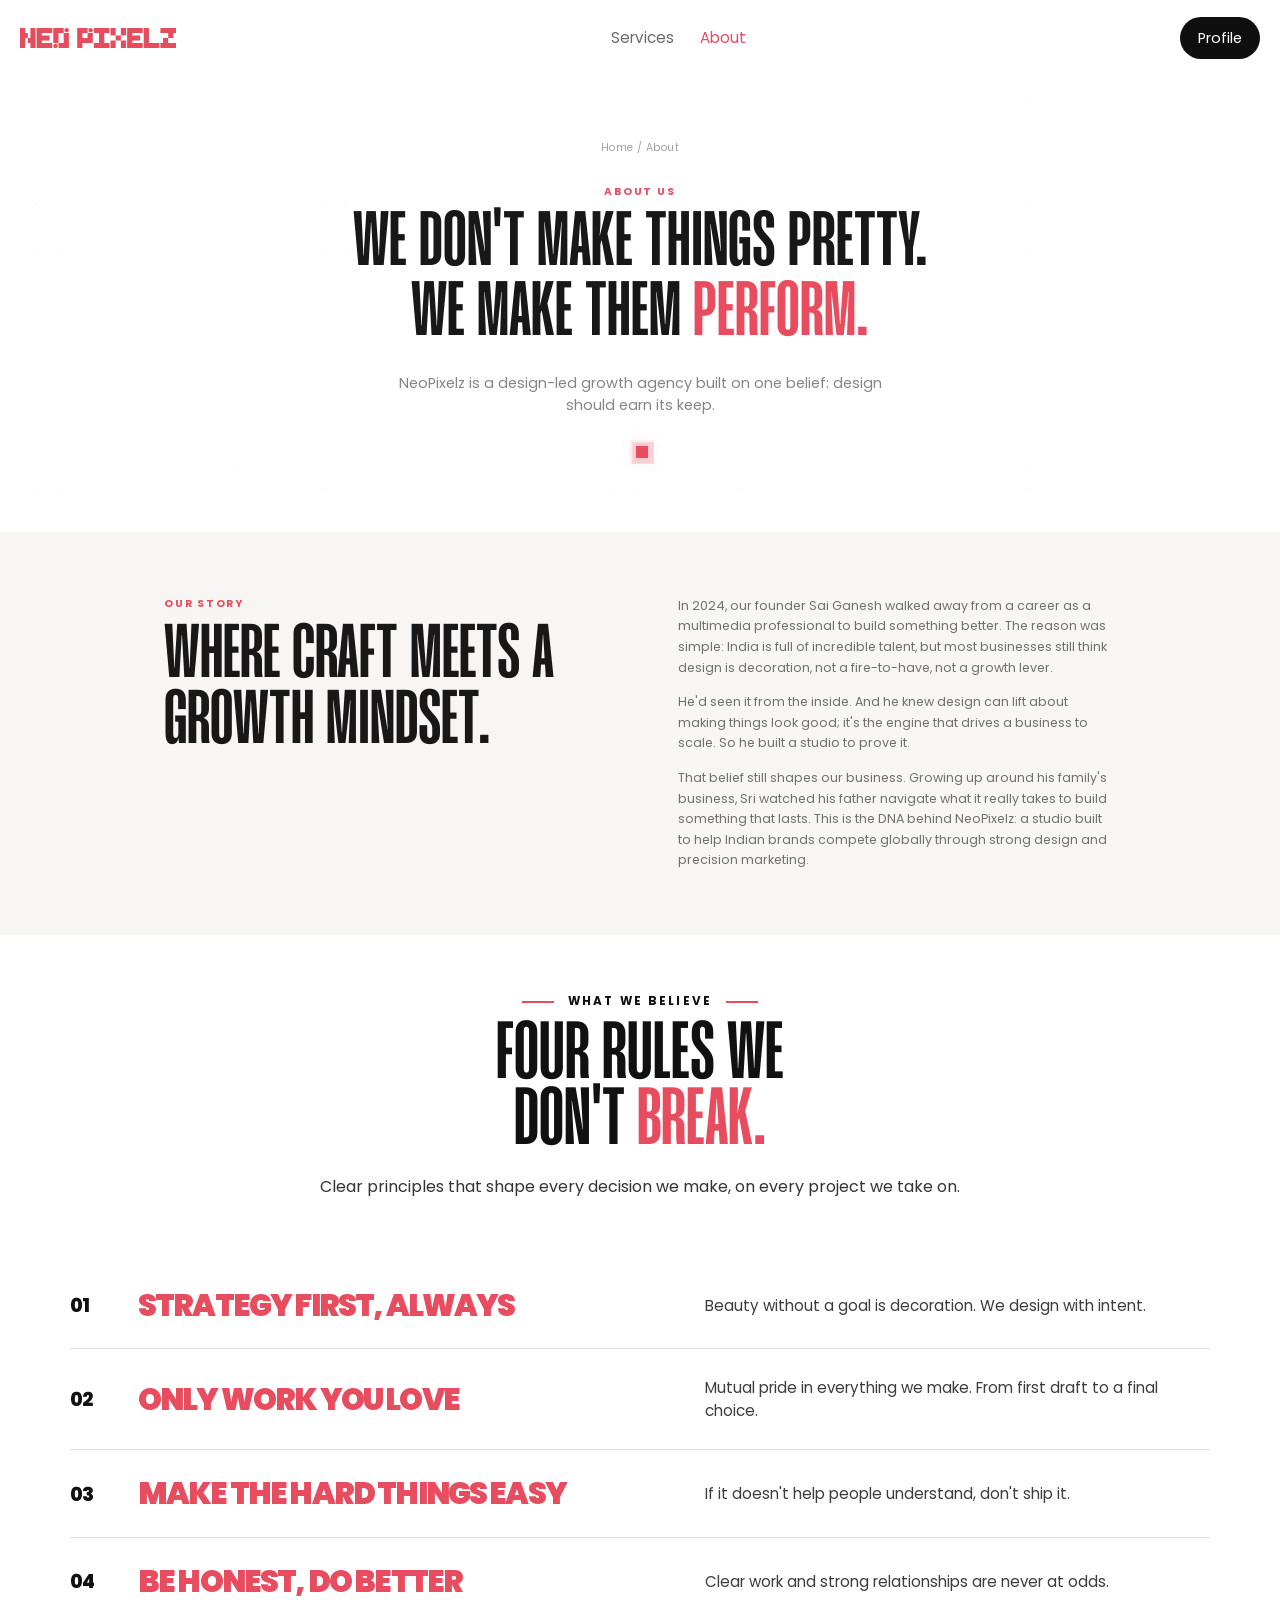
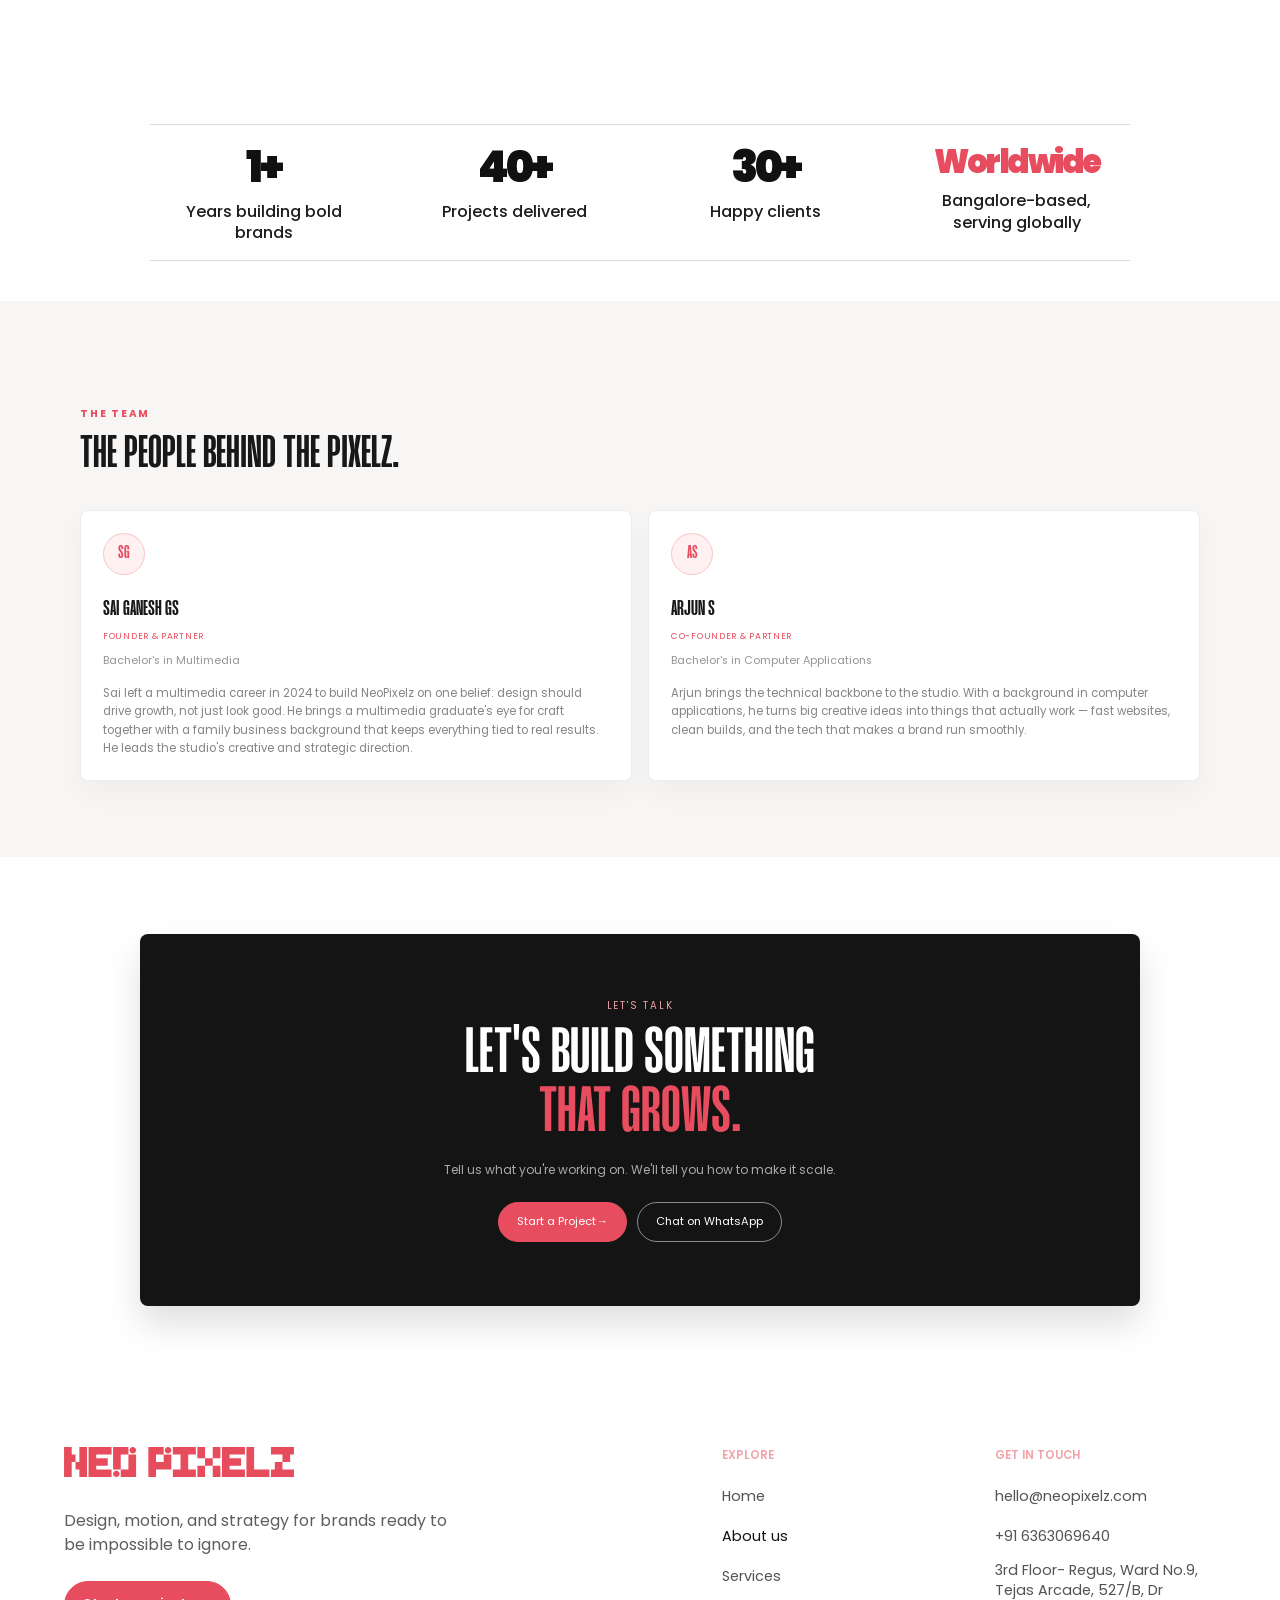
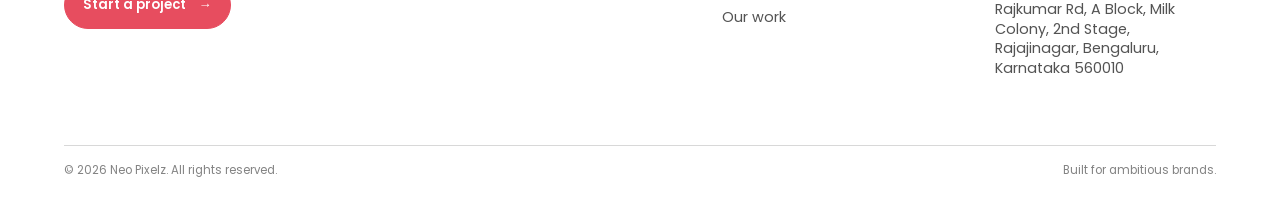
==== commit f86497c2: "final changes" ====
--- a/about.html
+++ b/about.html
@@ -23,7 +23,9 @@
         <a href="./services.html">Services</a>
         <a href="./about.html" aria-current="page">About</a>
       </nav>
-      <button class="nav-cta desktop-only" type="button">Hire us</button>
+      <a href="assets/Profile_NP.pdf" target="_blank" rel="noopener">
+      <button class="nav-cta desktop-only" type="button">Profile</button>
+      </a>
       <button class="menu-toggle" type="button" aria-expanded="false" aria-controls="mobile-nav" aria-label="Open navigation"><span></span><span></span></button>
     </div>
     <nav id="mobile-nav" class="mobile-nav" aria-label="Mobile navigation">
@@ -47,24 +49,9 @@
         <div class="about-story-grid">
           <div class="reveal reveal-left"><p class="about-section-kicker">Our story</p><h2 class="about-section-title">Where craft meets a growth mindset.</h2></div>
           <div class="about-story-copy reveal reveal-right">
-            <p>In 2024, our founder Sri Ganesh walked away from a career as a multimedia professional to build something better. The reason was simple: India is full of incredible talent, but most businesses still think design is decoration, not a fire-to-have, not a growth lever.</p>
+            <p>In 2024, our founder Sai Ganesh walked away from a career as a multimedia professional to build something better. The reason was simple: India is full of incredible talent, but most businesses still think design is decoration, not a fire-to-have, not a growth lever.</p>
             <p>He'd seen it from the inside. And he knew design can lift about making things look good; it's the engine that drives a business to scale. So he built a studio to prove it.</p>
             <p>That belief still shapes our business. Growing up around his family's business, Sri watched his father navigate what it really takes to build something that lasts. This is the DNA behind NeoPixelz: a studio built to help Indian brands compete globally through strong design and precision marketing.</p>
-          </div>
-        </div>
-      </div>
-    </section>
-
-    <section class="about-origin">
-      <div class="container about-shell">
-        <div class="about-origin-grid">
-          <div class="about-origin-media reveal reveal-scale" aria-label="Abstract studio portrait placeholder"></div>
-          <div class="about-origin-copy reveal reveal-right">
-            <h2 class="about-story-title">Design isn't about making things look good. It's the <em>engine that drives your business to scale.</em></h2>
-            <p>In 2024, I left my career as a multimedia professional to become an entrepreneur. India is a powerhouse of talent, but the strategic value of design is still massively undervalued.</p>
-            <p>Having seen the industry from the inside, I knew design isn't just about looking good, it's about creating real business growth. As a multimedia graduate, I felt a responsibility to raise the bar for how brands communicate.</p>
-            <p>And that's personal. Growing up in a family business, I watched my father navigate the realities of entrepreneurship. His legacy pushed me to build something that changes how Indian businesses compete worldwide.</p>
-            <p class="about-signoff">Sri Ganesh <span>Founder &amp; Partner</span></p>
           </div>
         </div>
       </div>
@@ -137,7 +124,7 @@
 
     <section class="about-team">
       <div class="container about-shell">
-        <div class="about-team-header reveal reveal-up"><div><p class="about-section-kicker">The team</p><h2 class="about-team-title">The people behind the pixels.</h2></div></div>
+        <div class="about-team-header reveal reveal-up"><div><p class="about-section-kicker">The team</p><h2 class="about-team-title">The people behind the pixelz.</h2></div></div>
         <div class="about-team-grid">
           <article class="about-team-card reveal reveal-up"><span class="about-avatar">SG</span><h3>Sai Ganesh GS</h3><p class="about-team-role">Founder &amp; Partner</p><p class="about-team-education">Bachelor's in Multimedia</p><p>Sai left a multimedia career in 2024 to build NeoPixelz on one belief: design should drive growth, not just look good. He brings a multimedia graduate's eye for craft together with a family business background that keeps everything tied to real results. He leads the studio's creative and strategic direction.</p></article>
           <article class="about-team-card reveal reveal-up delay-1"><span class="about-avatar">AS</span><h3>Arjun S</h3><p class="about-team-role">Co-Founder &amp; Partner</p><p class="about-team-education">Bachelor's in Computer Applications</p><p>Arjun brings the technical backbone to the studio. With a background in computer applications, he turns big creative ideas into things that actually work — fast websites, clean builds, and the tech that makes a brand run smoothly.</p></article>
@@ -151,7 +138,7 @@
         <p class="services-cta-kicker">Let's talk</p>
         <h2 class="about-cta-title">Let's build something<br /><span>that grows.</span></h2>
         <p class="about-cta-copy">Tell us what you're working on. We'll tell you how to make it scale.</p>
-          <div class="about-cta-actions"><a href="mailto:hello@neopixelz.com">Start a Project <span aria-hidden="true">→</span></a><a href="https://wa.me/919876543210">Chat on WhatsApp</a></div>
+          <div class="about-cta-actions"><a href="https://forms.gle/6ovDkiubXuVgVLEV6">Start a Project <span aria-hidden="true">→</span></a><a href="https://wa.me/916363069640">Chat on WhatsApp</a></div>
         </section>
       </div>
     </section>
@@ -172,7 +159,7 @@
           </div>
           <div class="footer-nav-group">
             <h2>Get in touch</h2>
-            <ul><li><a href="mailto:hello@neopixelz.com">hello@neopixelz.com</a></li><li><a href="tel:+919876543210">+91 98765 43210</a></li><li><a href="https://www.google.com/maps/search/Bangalore">Bangalore, India</a></li></ul>
+            <ul><li><a href="mailto:hello@neopixelz.com">hello@neopixelz.com</a></li><li><a href="tel:+919876543210">+91 6363069640</a></li><li><a href="https://www.google.com/maps/search/Regus,+Tejas+Arcade,+Dr+Rajkumar+Rd,+Rajajinagar,+Bengaluru+560010" target="_blank" rel="noopener">3rd Floor- Regus, Ward No.9, Tejas Arcade, 527/B, Dr Rajkumar Rd, A Block, Milk Colony, 2nd Stage, Rajajinagar, Bengaluru, Karnataka 560010</a></li></ul>
           </div>
         </nav>
       </div>
--- a/style.css
+++ b/style.css
@@ -201,25 +201,45 @@
   gap: 34px;
   opacity: 0.9;
 }
-.testimonials-brand-row {
+.testimonials-brand-row.logo-marquee {
+  overflow: hidden;
+  width: 100%;
+  opacity: 1;
   margin-top: 120px;
-  margin-bottom: 0;
-  width: min(100%, 760px);
-  margin-left: auto;
-  margin-right: auto;
-  justify-content: space-between;
-  gap: clamp(42px, 6vw, 86px);
-}
-.testimonials-brand-row img {
-  opacity: .38;
-  transform: scale(.88);
-  transition: transform .7s cubic-bezier(.16,1,.3,1), opacity .7s cubic-bezier(.16,1,.3,1), filter .7s cubic-bezier(.16,1,.3,1);
-  filter: grayscale(1);
-}
-.testimonials-brand-row img.is-active {
-  opacity: 1;
-  transform: scale(1.08);
-  filter: grayscale(0);
+  display: block;
+  background: #ffffff;
+  padding: 28px 0;
+  border-radius: 18px;
+}
+.logo-marquee-track {
+  display: flex;
+  align-items: center;
+  width: max-content;
+  will-change: transform;
+  animation: logoScrollLeftToRight 60s linear infinite;
+}
+.logo-marquee-group {
+  display: flex;
+  align-items: center;
+  flex: 0 0 auto;
+}
+.logo-marquee-group img {
+  display: block;
+  height: clamp(48px, 6vw, 88px);
+  width: auto;
+  object-fit: contain;
+  flex: 0 0 auto;
+  margin: 0 clamp(40px, 5vw, 80px);
+}
+@keyframes logoScrollLeftToRight {
+  from { transform: translate3d(-50%, 0, 0); }
+  to { transform: translate3d(0, 0, 0); }
+}
+@media (prefers-reduced-motion: reduce) {
+  .logo-marquee-track {
+    animation: none;
+    transform: none;
+  }
 }
 .ticker-zone {
   margin-top: 14px;
@@ -680,11 +700,13 @@
   .mobile-nav a { min-height: 44px; display: flex; align-items: center; }
   .nav-cta, .primary-pill { min-height: 44px; min-width: 44px; }
   /* Hero Section */
-  .hero-title { font-size: clamp(2.2rem, 10vw, 3.6rem); letter-spacing: -0.06em; }
+  .hero-title { font-size: clamp(2.2rem, 10vw, 3.6rem); letter-spacing: -0.06em; line-height: 1.05; }
   .hero-copy { max-width: 90vw; }
   .hero-text { font-size: 0.95rem; line-height: 1.5; }
   /* Typography & Spacing */
   .brand-row { gap: 16px; }
+  .logo-marquee-group img { height: 36px; margin: 0 24px; }
+  .testimonials-brand-row.logo-marquee { padding: 18px 0; margin-top: 48px; }
   .ticker span, .chip-row span, .service-pills span { font-size: 0.8rem; padding: 10px 13px; line-height: 1.3; }
   .section-mini, .micro-label { font-size: 0.7rem; letter-spacing: 0.1em; }
   .section { padding: 2.5rem 0; }
@@ -1074,7 +1096,7 @@
 @media (max-width: 760px) {
   .container, .narrow { width: min(calc(100% - 16px), 100%); }
   .section { padding: 2rem 0; }
-  .hero-title { font-size: clamp(2.1rem, 10vw, 3.5rem); }
+  .hero-title { font-size: clamp(2.1rem, 10vw, 3.5rem); line-height: 1.05; }
   .ghost-title { font-size: clamp(2.8rem, 16vw, 4.7rem); }
   .service-center-card { width: 100%; }
   .footer-brand { font-size: clamp(3.8rem, 19vw, 6rem); }
@@ -1082,7 +1104,7 @@
   .nav-wrap { min-height: 64px; gap: 12px; padding: 8px 0; }
   .brand img { width: 156px; margin-top: 13px; }
   .hero-media { border-radius: 12px; }
-  .hero-media img { aspect-ratio: 1.25; border-radius: 12px; }
+  .hero-media img { aspect-ratio: auto; border-radius: 12px; }
   .intro-section { padding: 2rem 0 1.5rem; }
   .intro-title { font-size: clamp(1.2rem, 1rem + 0.8vw, 1.6rem); max-width: 100%; }
   .chip-row { gap: 8px; }
@@ -1402,7 +1424,9 @@
     max-width: 100%;
   }
   .hero-media img {
-    aspect-ratio: 1.25;
+    aspect-ratio: auto;
+    height: auto;
+    object-fit: contain;
   }
 }
 /* Blue-marked reference adjustments */
@@ -2527,7 +2551,6 @@
   .display-title.ghost-title {
     font-size: clamp(2.5rem, 15vw, 4rem);
   }
-  .hero-media img,
   .contact-visual img {
     aspect-ratio: 1.45;
   }
@@ -2707,7 +2730,17 @@
   transform: none;
   box-shadow: none;
 }
-.work-card-wide { aspect-ratio: 2.03; }
+.work-card img {
+  width: 100%;
+  height: 100%;
+  object-fit: cover;
+  object-position: center;
+  display: block;
+  transition: transform .5s cubic-bezier(.16,1,.3,1);
+}
+.work-card:hover img {
+  transform: scale(1.045);
+}
 .work-card-slim { aspect-ratio: 2.65; }
 .work-card-square { aspect-ratio: 1.28; }
 .work-card-tall { aspect-ratio: 1.28; }
@@ -3128,9 +3161,9 @@
   animation: workScrollLeft 28s linear infinite;
 }
 .work-card {
-  min-width: clamp(220px, 24vw, 320px);
-  width: clamp(220px, 24vw, 320px);
-  aspect-ratio: 1;
+  min-width: clamp(440px, 48vw, 640px);
+  width: clamp(440px, 48vw, 640px);
+  aspect-ratio: 2;
   border-radius: var(--radius-md);
   background: linear-gradient(135deg, rgba(255,255,255,0.6) 0%, rgba(255,255,255,0.4) 100%);
   border: 1px solid var(--line);
@@ -3180,8 +3213,8 @@
     --card-gap: 12px;
   }
   .work-card {
-    min-width: clamp(118px, 38vw, 168px);
-    width: clamp(118px, 38vw, 168px);
+    min-width: clamp(300px, 70vw, 440px);
+    width: clamp(300px, 70vw, 440px);
     border-radius: 10px;
     font-size: 1.1rem;
   }
@@ -3677,6 +3710,7 @@
 @media (max-width: 760px) {
   .hero-title {
     font-size: clamp(6rem, 23vw, 8.8rem);
+    line-height: 0.88;
   }
 }
 
@@ -4120,8 +4154,8 @@
     width: min(85vw, 330px);
   }
   .work-card {
-    min-width: clamp(104px, 40vw, 160px);
-    width: clamp(104px, 40vw, 160px);
+    min-width: clamp(208px, 80vw, 320px);
+    width: clamp(208px, 80vw, 320px);
   }
   .hero-actions {
     flex-direction: row;
@@ -4311,23 +4345,6 @@
   }
 
   /* Testimonials */
-  .brand-row.testimonials-brand-row {
-    flex-wrap: nowrap;
-    justify-content: center;
-    gap: clamp(10px, 5vw, 28px);
-    padding-inline: clamp(12px, 5vw, 28px);
-    width: 100%;
-  }
-  .brand-row.testimonials-brand-row img {
-    flex: 0 1 auto;
-    min-width: 0;
-    max-height: 22px;
-    max-width: 22vw;
-    width: auto;
-    height: auto;
-    object-fit: contain;
-    transform: scale(.88);
-  }
   .testimonial-marquee::before,
   .testimonial-marquee::after {
     width: 48px;
@@ -4421,8 +4438,8 @@
     width: 68vw;
   }
   .work-card {
-    min-width: 42vw;
-    width: 42vw;
+    min-width: 84vw;
+    width: 84vw;
     font-size: 1rem;
   }
   .stats-grid {
